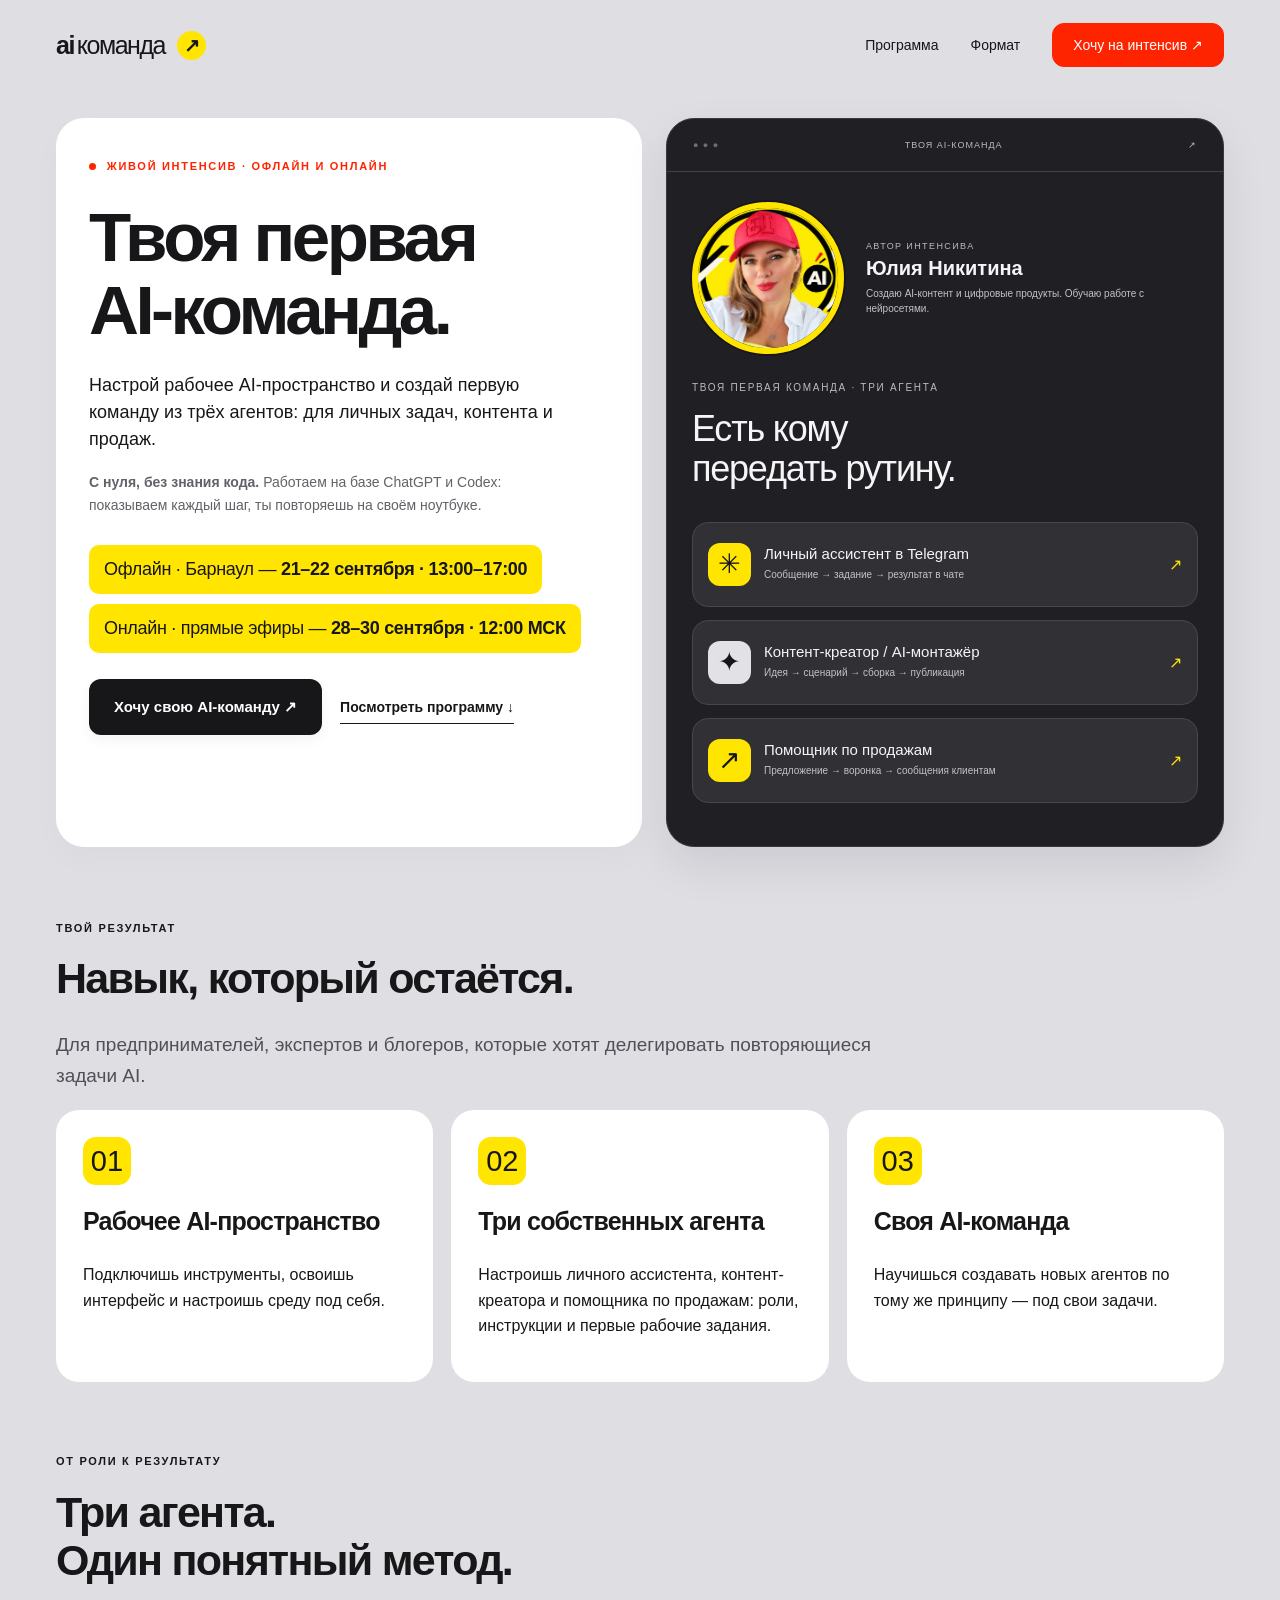
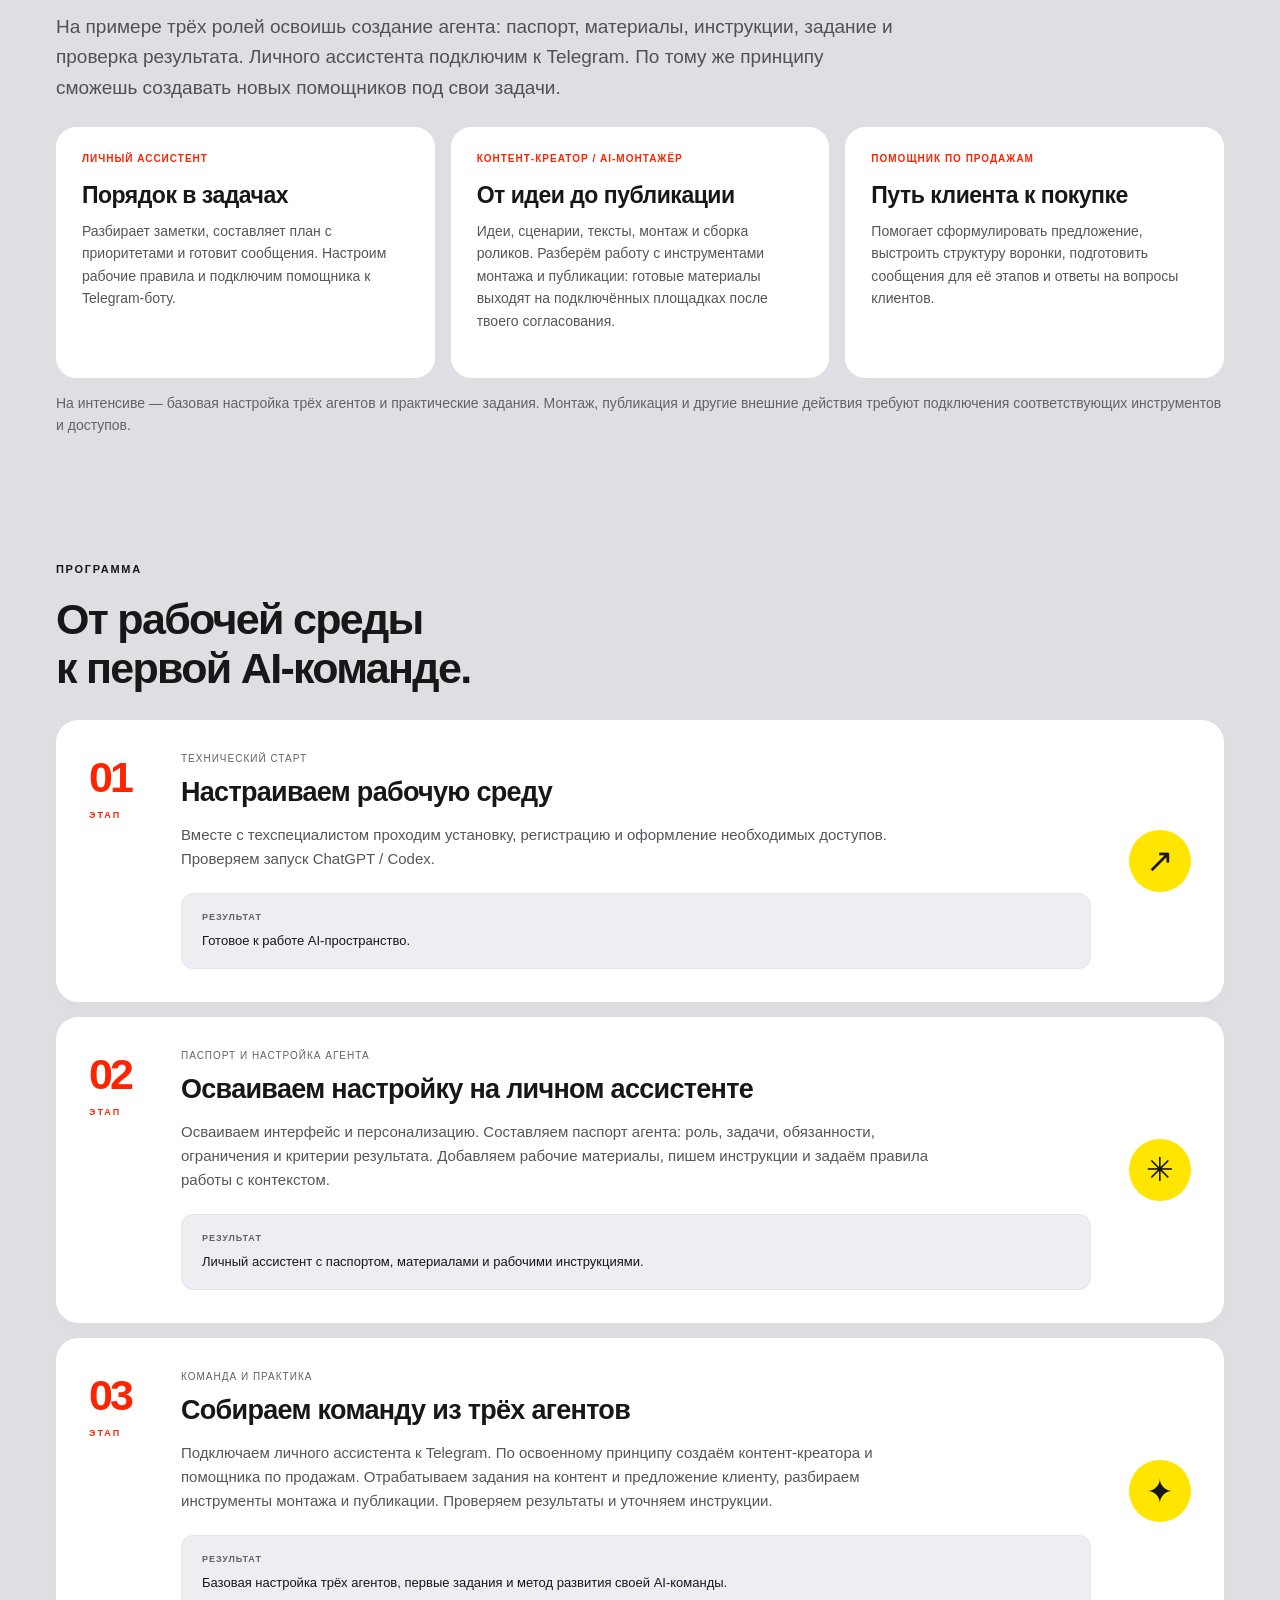
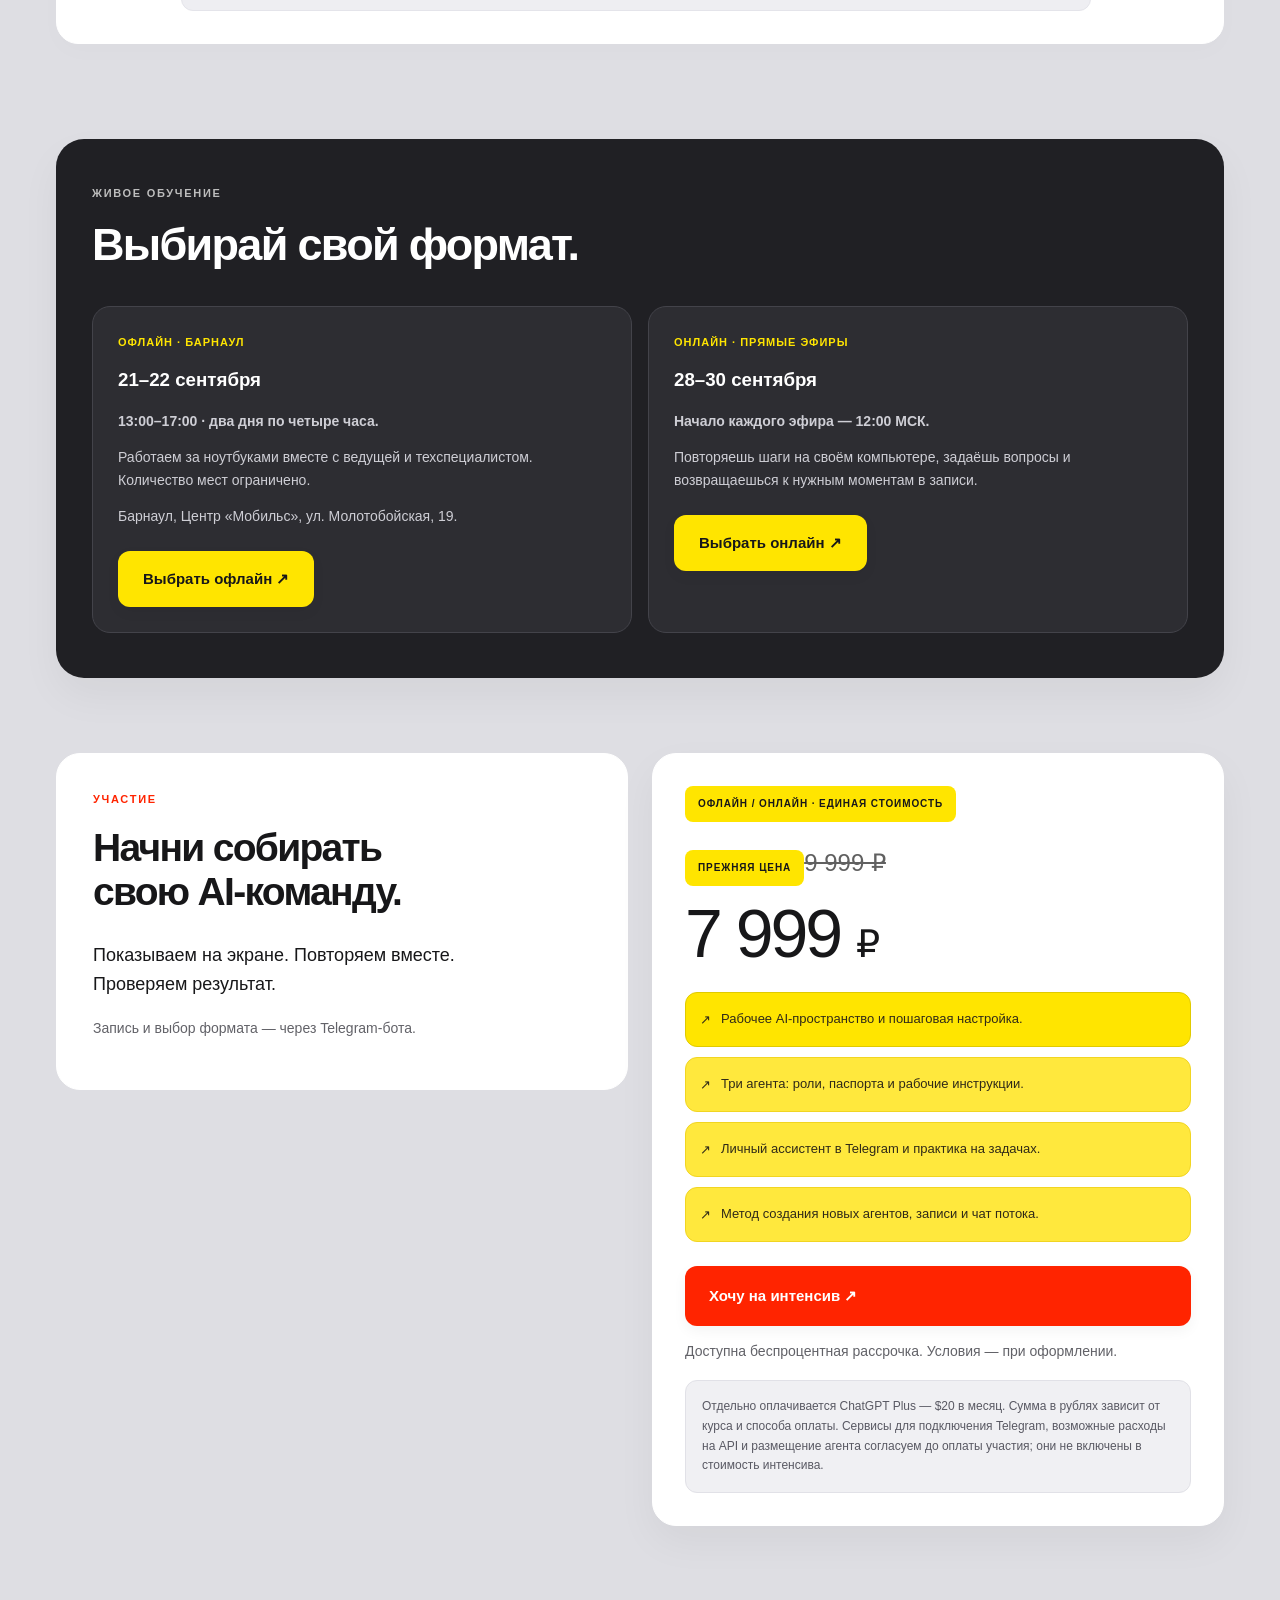
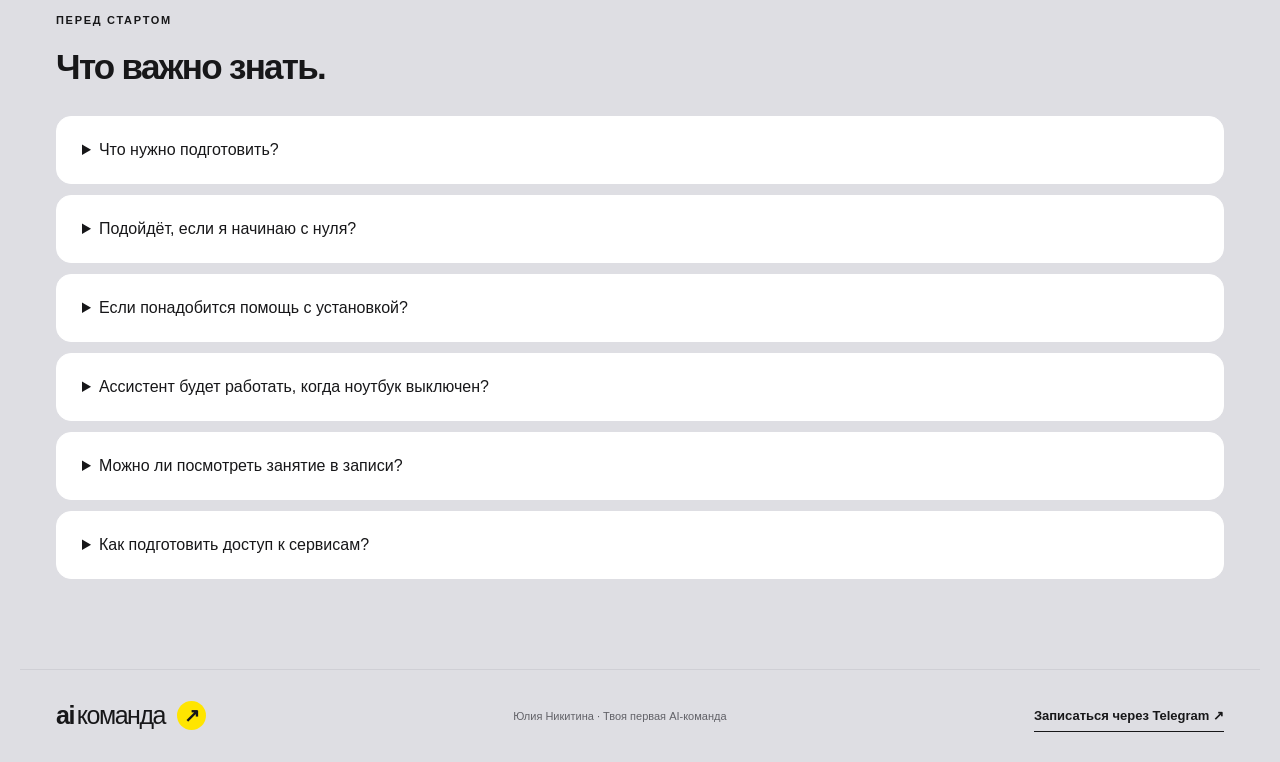
==== index.html @ cfbcd2c1 "Show 7999 price with previous 9999 crossed out" ====
<!doctype html>
<html lang="ru">
<head>
<meta charset="utf-8"><meta name="viewport" content="width=device-width,initial-scale=1">
<meta name="description" content="Создай первую AI-команду: личный ассистент, контент-креатор и помощник по продажам. Рабочая среда, инструкции и практика. Без знания кода. Живой интенсив с Юлией Никитиной.">
<title>Твоя первая AI-команда — живой интенсив</title>
<link rel="stylesheet" href="style.css?v=20260910-5">
</head>
<body>
<header class="wrap nav"><a class="brand" href="#">ai<span>команда</span><b>↗</b></a><nav aria-label="Главная навигация"><a href="#program">Программа</a><a href="#format">Формат</a><a class="nav-button" href="https://t.me/ai_komanda_intensive_bot?start=landing_nav" target="_blank" rel="noopener noreferrer">Хочу на интенсив ↗</a></nav></header>
<main>
<section class="wrap hero">
<div class="hero-copy">
<div class="hero-person"><img src="assets/yulia-ai-avatar.png" alt="Юлия Никитина" width="64" height="64"><span><strong>AI-команда с Юлей</strong><small>Нейрокреатор · вайб-кодер</small></span></div>
<div class="eyebrow"><span class="dot"></span> ЖИВОЙ ИНТЕНСИВ · ОФЛАЙН И ОНЛАЙН</div>
<h1>Твоя первая<br>AI-команда.</h1>
<p class="lead">Настрой рабочее AI-пространство и создай первую команду из трёх агентов: для личных задач, контента и продаж.</p>
<p class="sublead"><strong>С нуля, без знания кода.</strong> Работаем на базе ChatGPT и Codex: показываем каждый шаг, ты повторяешь на своём ноутбуке.</p>
<p class="hero-duration"><span>Офлайн · Барнаул — <strong>21–22 сентября · 13:00–17:00</strong></span><span>Онлайн · прямые эфиры — <strong>28–30 сентября · 12:00 МСК</strong></span></p>
<div class="hero-actions"><a class="button" href="https://t.me/ai_komanda_intensive_bot?start=landing_hero" target="_blank" rel="noopener noreferrer">Хочу свою AI-команду ↗</a><a class="text-link" href="#program">Посмотреть программу ↓</a></div>
</div>
<div class="workspace" aria-label="Автор интенсива и три роли AI-команды"><div class="window-top"><span>● ● ●</span><span>ТВОЯ AI-КОМАНДА</span><span>↗</span></div>
<div class="workspace-inner"><div class="founder"><img src="assets/yulia-ai-avatar.png" alt="Юлия Никитина — автор интенсива" width="112" height="112"><div><span>АВТОР ИНТЕНСИВА</span><strong>Юлия Никитина</strong><small>Создаю AI-контент и цифровые продукты. Обучаю работе с нейросетями.</small></div></div>
<div class="workspace-label">ТВОЯ ПЕРВАЯ КОМАНДА · ТРИ АГЕНТА</div><h2>Есть кому<br>передать рутину.</h2>
<div class="agent-card"><div class="avatar mint">✳</div><div><h3>Личный ассистент в Telegram</h3><p>Сообщение → задание → результат в чате</p></div><span class="arrow">↗</span></div>
<div class="agent-card"><div class="avatar pink">✦</div><div><h3>Контент-креатор / AI-монтажёр</h3><p>Идея → сценарий → сборка → публикация</p></div><span class="arrow">↗</span></div>
<div class="agent-card"><div class="avatar yellow">↗</div><div><h3>Помощник по продажам</h3><p>Предложение → воронка → сообщения клиентам</p></div><span class="arrow">↗</span></div>
</div></div></section>
<section class="wrap section use-cases" id="for-you">
<div class="eyebrow">ТВОЙ РЕЗУЛЬТАТ</div><h2>Навык, который остаётся.</h2>
<p class="large audience-lead">Для предпринимателей, экспертов и блогеров, которые хотят делегировать повторяющиеся задачи AI.</p>
<div class="role-grid">
<article class="role-card"><div class="role-icon">01</div><h3>Рабочее AI-пространство</h3><p>Подключишь инструменты, освоишь интерфейс и настроишь среду под себя.</p></article>
<article class="role-card"><div class="role-icon">02</div><h3>Три собственных агента</h3><p>Настроишь личного ассистента, контент-креатора и помощника по продажам: роли, инструкции и первые рабочие задания.</p></article>
<article class="role-card"><div class="role-icon">03</div><h3>Своя AI-команда</h3><p>Научишься создавать новых агентов по тому же принципу — под свои задачи.</p></article>
</div></section>
<section class="wrap section agent-guide" id="agents">
<div class="eyebrow">ОТ РОЛИ К РЕЗУЛЬТАТУ</div><h2>Три агента.<br>Один понятный метод.</h2>
<p class="large audience-lead">На примере трёх ролей освоишь создание агента: паспорт, материалы, инструкции, задание и проверка результата. Личного ассистента подключим к Telegram. По тому же принципу сможешь создавать новых помощников под свои задачи.</p>
<div class="agent-catalog">
<article><span class="agent-tag">ЛИЧНЫЙ АССИСТЕНТ</span><h3>Порядок в задачах</h3><p>Разбирает заметки, составляет план с приоритетами и готовит сообщения. Настроим рабочие правила и подключим помощника к Telegram-боту.</p></article>
<article><span class="agent-tag">КОНТЕНТ-КРЕАТОР / AI-МОНТАЖЁР</span><h3>От идеи до публикации</h3><p>Идеи, сценарии, тексты, монтаж и сборка роликов. Разберём работу с инструментами монтажа и публикации: готовые материалы выходят на подключённых площадках после твоего согласования.</p></article>
<article><span class="agent-tag">ПОМОЩНИК ПО ПРОДАЖАМ</span><h3>Путь клиента к покупке</h3><p>Помогает сформулировать предложение, выстроить структуру воронки, подготовить сообщения для её этапов и ответы на вопросы клиентов.</p></article>
</div>
<p class="muted">На интенсиве — базовая настройка трёх агентов и практические задания. Монтаж, публикация и другие внешние действия требуют подключения соответствующих инструментов и доступов.</p>
</section>
<section class="wrap section" id="program"><div class="eyebrow">ПРОГРАММА</div><h2>От рабочей среды<br>к первой AI-команде.</h2>
<article class="lesson"><div class="day">01<span>ЭТАП</span></div><div><div class="lesson-meta">ТЕХНИЧЕСКИЙ СТАРТ</div><h3>Настраиваем рабочую среду</h3><p>Вместе с техспециалистом проходим установку, регистрацию и оформление необходимых доступов. Проверяем запуск ChatGPT / Codex.</p><div class="result"><span>РЕЗУЛЬТАТ</span>Готовое к работе AI-пространство.</div></div><div class="lesson-symbol">↗</div></article>
<article class="lesson"><div class="day">02<span>ЭТАП</span></div><div><div class="lesson-meta">ПАСПОРТ И НАСТРОЙКА АГЕНТА</div><h3>Осваиваем настройку на личном ассистенте</h3><p>Осваиваем интерфейс и персонализацию. Составляем паспорт агента: роль, задачи, обязанности, ограничения и критерии результата. Добавляем рабочие материалы, пишем инструкции и задаём правила работы с контекстом.</p><div class="result"><span>РЕЗУЛЬТАТ</span>Личный ассистент с паспортом, материалами и рабочими инструкциями.</div></div><div class="lesson-symbol">✳</div></article>
<article class="lesson"><div class="day">03<span>ЭТАП</span></div><div><div class="lesson-meta">КОМАНДА И ПРАКТИКА</div><h3>Собираем команду из трёх агентов</h3><p>Подключаем личного ассистента к Telegram. По освоенному принципу создаём контент-креатора и помощника по продажам. Отрабатываем задания на контент и предложение клиенту, разбираем инструменты монтажа и публикации. Проверяем результаты и уточняем инструкции.</p><div class="result"><span>РЕЗУЛЬТАТ</span>Базовая настройка трёх агентов, первые задания и метод развития своей AI-команды.</div></div><div class="lesson-symbol">✦</div></article>
</section>
<section class="dark-section" id="format"><div class="wrap section"><div class="eyebrow">ЖИВОЕ ОБУЧЕНИЕ</div><h2>Выбирай свой формат.</h2>
<div class="format-grid" style="grid-template-columns:repeat(auto-fit,minmax(min(100%,280px),1fr))">
<div><b>ОФЛАЙН · БАРНАУЛ</b><h3>21–22 сентября</h3><p><strong>13:00–17:00 · два дня по четыре часа.</strong></p><p>Работаем за ноутбуками вместе с ведущей и техспециалистом. Количество мест ограничено.</p><p style="font-size:14px;line-height:1.6;color:#ceced5">Барнаул, Центр «Мобильс», ул. Молотобойская, 19.</p><a class="button format-button" href="https://t.me/ai_komanda_intensive_bot?start=landing_offline" target="_blank" rel="noopener noreferrer">Выбрать офлайн ↗</a></div>
<div><b>ОНЛАЙН · ПРЯМЫЕ ЭФИРЫ</b><h3>28–30 сентября</h3><p><strong>Начало каждого эфира — 12:00 МСК.</strong></p><p>Повторяешь шаги на своём компьютере, задаёшь вопросы и возвращаешься к нужным моментам в записи.</p><a class="button format-button" href="https://t.me/ai_komanda_intensive_bot?start=landing_online" target="_blank" rel="noopener noreferrer">Выбрать онлайн ↗</a></div>
</div></div></section>
<section class="wrap section join" id="join"><div><div class="eyebrow">УЧАСТИЕ</div><h2>Начни собирать<br>свою AI-команду.</h2><p class="large">Показываем на экране. Повторяем вместе. Проверяем результат.</p><p class="muted">Запись и выбор формата — через Telegram-бота.</p></div>
<div class="price-card"><span class="price-label">ОФЛАЙН / ОНЛАЙН · ЕДИНАЯ СТОИМОСТЬ</span><p style="margin:22px 0 0;color:#606060;font-size:24px"><span class="price-label">ПРЕЖНЯЯ ЦЕНА </span><del>9 999 ₽</del></p><div class="price" style="margin-top:8px">7 999 <span>₽</span></div>
<ul><li>Рабочее AI-пространство и пошаговая настройка.</li><li>Три агента: роли, паспорта и рабочие инструкции.</li><li>Личный ассистент в Telegram и практика на задачах.</li><li>Метод создания новых агентов, записи и чат потока.</li></ul>
<a class="button" id="enroll" href="https://t.me/ai_komanda_intensive_bot?start=landing_price" target="_blank" rel="noopener noreferrer">Хочу на интенсив ↗</a>
<p class="muted">Доступна беспроцентная рассрочка. Условия — при оформлении.</p>
<p class="price-note">Отдельно оплачивается ChatGPT Plus — $20 в месяц. Сумма в рублях зависит от курса и способа оплаты. Сервисы для подключения Telegram, возможные расходы на API и размещение агента согласуем до оплаты участия; они не включены в стоимость интенсива.</p></div></section>
<section class="wrap faq" id="prepare"><div class="eyebrow">ПЕРЕД СТАРТОМ</div><h2>Что важно знать.</h2>
<details><summary>Что нужно подготовить?</summary><p>Ноутбук на Windows или Mac, зарядку, стабильный интернет, Telegram и доступ к своей почте. Заранее предоставим гайд с требованиями к устройствам и подготовкой к интенсиву. Установку пройдём вместе.</p></details>
<details><summary>Подойдёт, если я начинаю с нуля?</summary><p>Да. Программировать не нужно: показываем каждый шаг, ты повторяешь и создаёшь личного ассистента на понятном примере.</p></details>
<details><summary>Если понадобится помощь с установкой?</summary><p>Типовые вопросы разбираем на занятии и в чате. Персональная настройка компьютера вне групповой программы согласуется отдельно. Ошибки в наших инструкциях исправляем без доплаты.</p></details>
<details><summary>Ассистент будет работать, когда ноутбук выключен?</summary><p>Для этого требуется отдельное постоянно работающее размещение. На интенсиве проверим подключение к Telegram в выбранной учебной среде; круглосуточный хостинг не входит в стоимость.</p></details>
<details><summary>Можно ли посмотреть занятие в записи?</summary><p>Да, записи онлайн-эфиров входят в участие. Срок доступа уточни перед оплатой.</p></details>
<details><summary>Как подготовить доступ к сервисам?</summary><p>До оплаты участия уточним необходимые подписки и доступность сервисов для твоего устройства и региона с учётом правил провайдеров. Если нужен VPN, рекомендации и его отдельную стоимость обсудим заранее. VPN сам по себе не гарантирует доступ.</p></details>
</section></main>
<footer class="wrap footer"><a class="brand" href="#">ai<span>команда</span><b>↗</b></a><span>Юлия Никитина · Твоя первая AI-команда</span><a class="footer-cta" href="https://t.me/ai_komanda_intensive_bot?start=landing_footer" target="_blank" rel="noopener noreferrer">Записаться через Telegram ↗</a></footer>
<script src="script.js"></script>
</body></html>
---- style.css ----
:root{--paper:#ffffff;--ink:#141414;--muted:#606060;--lime:#ffe500;--line:#dedede}*{box-sizing:border-box}html{scroll-behavior:smooth;scroll-padding-top:24px}body{margin:0;background:var(--paper);color:var(--ink);font-family:Arial,Helvetica,sans-serif;-webkit-font-smoothing:antialiased}a{color:inherit;text-decoration:none}button{font:inherit;cursor:pointer}.wrap{max-width:1240px;margin:auto;padding-left:36px;padding-right:36px}.nav{height:104px;display:flex;align-items:center;justify-content:space-between}.brand{font-size:25px;letter-spacing:-1.5px;font-weight:800;display:inline-flex;gap:3px;align-items:center}.brand span{font-weight:400}.brand b{background:var(--lime);border-radius:50%;font-size:19px;width:29px;height:29px;display:grid;place-items:center;margin-left:9px}.nav nav{display:flex;align-items:center;gap:32px;font-size:14px}.nav-button{border:1px solid var(--ink);padding:13px 20px;border-radius:30px}.hero{display:grid;grid-template-columns:1.05fr 1fr;gap:48px;padding-top:55px;padding-bottom:78px;align-items:center}.eyebrow{font-size:11px;letter-spacing:1.7px;font-weight:700;line-height:1.7}.dot{display:inline-block;width:7px;height:7px;background:#141414;border-radius:50%;margin-right:6px}h1{font-size:clamp(52px,5.8vw,79px);letter-spacing:-4px;line-height:1.01;margin:25px 0}h1 em{font-style:normal;background:var(--lime);padding:0 10px 3px 3px;box-decoration-break:clone}p{line-height:1.6}.lead{font-size:20px;line-height:1.5;max-width:470px}.sublead{font-size:15px;color:var(--muted);max-width:435px;margin-bottom:29px}.button{display:flex;align-items:center;justify-content:space-between;gap:28px;background:var(--ink);color:white;padding:19px 25px;border:0;border-radius:7px;font-size:15px;width:fit-content;transition:transform .2s,background .2s}.button:hover{background:#353535;transform:translateY(-2px)}.button span{font-size:21px}.hero-foot{font-size:11px;color:var(--muted);margin-top:19px}.hero-foot span{margin:0 9px}.workspace{background:#f0f0f0;border:1px solid #d8d8d8;border-radius:16px;transform:none;box-shadow:0 25px 65px #00000012;overflow:hidden}.window-top{font-size:9px;letter-spacing:1px;display:flex;justify-content:space-between;padding:18px 21px;border-bottom:1px solid #d8d8d8;color:#555555}.window-top>span:first-child{color:#777777}.workspace-inner{padding:33px 28px 22px}.workspace-label{font-size:10px;letter-spacing:1.7px;color:#555555}h2{font-size:43px;letter-spacing:-1.7px;line-height:1.12;margin:17px 0 28px}.workspace h2{font-size:35px;margin:16px 0 29px}.agent-card{display:flex;align-items:center;gap:13px;background:#ffffff;padding:18px 14px;border:1px solid #dedede;border-radius:10px;margin-bottom:12px;box-shadow:0 4px 6px #14141405}.agent-card.offset{transform:none}.avatar{width:43px;height:43px;border-radius:11px;display:grid;place-items:center;font-size:27px;flex-shrink:0}.mint{background:#ffe500}.pink{background:#e7e7e7}.yellow{background:#ffe500}.agent-card h3{font-size:15px;margin:0 0 5px}.agent-card p{font-size:10px;margin:0;color:var(--muted)}.arrow{margin-left:auto}.prompt{margin-top:30px;display:flex;align-items:center;gap:10px;font-size:11px;line-height:1.5;border:1px solid #cccccc;border-radius:8px;padding:14px}.prompt>span{font-size:8px;color:#555555}.prompt>b{margin-left:auto;background:var(--ink);color:#fff;padding:4px 8px;border-radius:5px}.example{font-size:9px;color:var(--muted);text-align:center;margin-top:15px}.strip{background:var(--lime);border-block:1px solid var(--line)}.strip .wrap{display:flex;justify-content:space-between;padding-top:24px;padding-bottom:24px;font-size:13px}.strip span:before{content:'✳';margin-right:12px;color:#141414}.section{padding-top:86px;padding-bottom:70px}.audience{display:grid;grid-template-columns:1fr 1fr;gap:80px;border-bottom:1px solid var(--line)}.large{font-size:19px;margin-top:0}.muted{color:var(--muted);font-size:14px}.section-top{display:flex;align-items:end;justify-content:space-between;gap:30px}.section-top .muted{padding-bottom:20px}.prep{background:#f2f2f2;border-radius:8px;padding:22px 26px;display:flex;gap:30px;align-items:center;margin:10px 0 20px}.prep span{font-size:10px;font-weight:bold;letter-spacing:1px;white-space:nowrap}.prep p{margin:0;font-size:13px}.lesson{display:grid;grid-template-columns:90px 1fr 100px;gap:24px;border-bottom:1px solid var(--line);padding:35px 0}.day{font-size:48px;letter-spacing:-3px}.day span{display:block;font-size:9px;letter-spacing:2px;margin-top:8px;color:var(--muted)}.lesson-meta{font-size:10px;letter-spacing:1px;color:var(--muted)}.lesson h3{font-size:27px;letter-spacing:-.7px;margin:13px 0}.lesson p{font-size:15px;max-width:760px}.result{font-size:13px;margin-top:22px}.result span{font-size:9px;letter-spacing:1px;color:#555555;display:block;margin-bottom:7px}.lesson-symbol{width:75px;height:75px;background:#ffe500;border-radius:50%;display:grid;place-items:center;font-size:42px;align-self:center;justify-self:end}.dark-section{background:#141414;color:#ffffff;margin-top:25px}.dark-section h2{font-size:49px}.dark-section h2 span{color:var(--lime)}.dark-section .eyebrow{color:#bdbdbd}.format-grid{display:grid;grid-template-columns:repeat(3,1fr);gap:50px;margin-top:48px}.format-grid b{font-size:11px;letter-spacing:1px;color:var(--lime)}.format-grid p{font-size:15px;color:#d4d4d4}.join{display:grid;grid-template-columns:1fr 1fr;gap:100px;align-items:center;padding-top:100px}.join .large{max-width:380px}.price-card{border:1px solid #141414;background:#ffe500;padding:37px;border-radius:12px}.price-label{font-size:10px;letter-spacing:1px}.price{font-size:65px;letter-spacing:-3px;margin:20px 0}.price span{font-size:38px}.price-card ul{list-style:none;padding:0;margin:25px 0 30px}.price-card li{font-size:14px;margin:16px 0;padding-left:23px;position:relative}.price-card li:before{content:'↗';position:absolute;left:0}.price-card .button{width:100%}.price-note{font-size:11px;color:var(--muted);margin:18px 0 0}.faq{padding-top:30px;padding-bottom:90px;max-width:900px}.faq h2{font-size:35px}details{border-bottom:1px solid var(--line);padding:21px 0}summary{cursor:pointer;font-size:16px;line-height:1.5}details p{color:var(--muted);font-size:14px;max-width:700px}.footer{border-top:1px solid var(--line);display:flex;align-items:center;justify-content:space-between;padding-top:30px;padding-bottom:30px;gap:20px}.footer>span{font-size:11px;color:var(--muted)}dialog{border:1px solid var(--line);border-radius:14px;background:var(--paper);max-width:500px;width:calc(100% - 32px);padding:42px;color:var(--ink)}dialog::backdrop{background:#00000099}dialog h2{font-size:32px}dialog .close{position:absolute;right:16px;top:12px;background:none;border:0;font-size:28px}dialog .button{margin-top:24px}:focus-visible{outline:3px solid #756900;outline-offset:5px}@media(max-width:850px){.wrap{padding-left:22px;padding-right:22px}.hero{gap:26px}h1{font-size:58px}.workspace-inner{padding:24px 16px}.agent-card{gap:8px;padding:14px 10px}.agent-card h3{font-size:12px}.agent-card p{font-size:9px}.avatar{width:32px;height:36px}.audience{gap:30px}.join{gap:35px}.format-grid{gap:25px}.lesson{grid-template-columns:65px 1fr 70px}.nav nav{gap:18px}}@media(max-width:620px){.nav{height:82px}.brand{font-size:22px}.nav nav>a:not(.nav-button){display:none}.nav-button{font-size:12px;padding:10px 14px}.hero{grid-template-columns:1fr;padding-top:28px;padding-bottom:45px;gap:38px}h1{font-size:62px;letter-spacing:-3px}.eyebrow{font-size:9px}.lead{font-size:19px}.workspace{transform:none;margin:0 4px}.workspace-inner{padding:25px}.agent-card h3{font-size:15px}.agent-card p{font-size:10px}.avatar{width:40px;height:40px}.strip .wrap{display:grid;grid-template-columns:1fr 1fr;gap:18px;font-size:11px}.section{padding-top:54px;padding-bottom:45px}.audience,.join{grid-template-columns:1fr;gap:18px}h2{font-size:35px}.section-top{display:block}.section-top .muted{padding:0}.prep{display:block;padding:20px}.prep p{margin-top:10px}.lesson{grid-template-columns:45px 1fr;gap:14px;padding:27px 0}.day{font-size:35px}.lesson-symbol{display:none}.lesson h3{font-size:24px}.lesson-meta{font-size:9px}.lesson p{font-size:14px}.dark-section h2{font-size:37px}.format-grid{grid-template-columns:1fr;gap:12px;margin-top:30px}.price-card{padding:28px}.price{font-size:59px}.faq{padding-top:30px;padding-bottom:55px}.faq h2{font-size:30px}.footer{flex-wrap:wrap}.footer>span:last-child{width:100%}.hero-foot{font-size:10px}dialog{padding:30px}}@media(prefers-reduced-motion:reduce){html{scroll-behavior:auto}.button{transition:none}}
/* Editorial card layout: grey canvas, graphite panels, yellow accents. */
:root{--paper:#dedee3;--ink:#171719;--muted:#626268;--line:#d4d4d8}
body{background:var(--paper)}
.wrap{max-width:1240px}
.nav{height:90px}
.nav-button{background:var(--ink);color:#fff;border-radius:12px}
.hero{padding-top:28px;padding-bottom:42px;gap:24px;align-items:stretch}
.hero-copy{background:#ffffff;border:1px solid #ffffff;border-radius:28px;padding:38px 32px;box-shadow:0 12px 32px #15151b06}
h1{font-size:clamp(48px,5.4vw,72px);letter-spacing:-3.5px;line-height:1.06}
h1 em{display:inline-block;border-radius:9px;padding:0 10px 5px;margin-top:8px}
.hero .lead{font-size:18px}
.hero .sublead{font-size:14px}
.button{border-radius:12px;font-weight:600;box-shadow:0 5px 14px #0000000c}
.workspace{background:#202024;color:#f5f5f7;border:1px solid #38383e;border-radius:28px;box-shadow:0 18px 45px #11111916;display:flex;flex-direction:column;justify-content:center}
.window-top{border-color:#424248;color:#b9b9c2;padding:21px 26px}
.window-top>span:first-child{color:#6e6e79}
.workspace-inner{padding:30px 25px}
.workspace-label{color:#b9b9c2}
.workspace h2{font-size:36px;font-weight:500;letter-spacing:-1.2px;margin-bottom:32px}
.agent-card{background:#303035;border:1px solid #46464d;border-radius:16px;box-shadow:none;padding:20px 15px;margin-bottom:13px}
.agent-card p{color:#c1c1ca;line-height:1.55}
.agent-card h3{font-weight:500}
.avatar{color:#171719;border-radius:12px}
.avatar.pink{background:#e2e2e6}
.arrow{color:var(--lime)}
.prompt{border-color:#52525a;background:#29292e;border-radius:13px;line-height:1.6;margin-top:26px}
.prompt>span{color:#bdbdc5}
.prompt>b{background:var(--lime);color:#171719}
.example{color:#aaaab5;line-height:1.5}
.strip{background:none;border:0}
.strip .wrap{padding-top:0;padding-bottom:0;gap:12px}
.strip span{flex:1;background:#ffffff;border:1px solid #ffffff;border-radius:13px;padding:19px 12px;font-size:12px;text-align:center}
.strip span:before{color:#171719}
.section{padding-top:64px;padding-bottom:45px}
.audience{border:0;gap:24px;align-items:stretch}
.audience>div{padding:34px;border-radius:22px;background:#ffffff;border:1px solid #ffffff}
.audience>div:last-child{background:#ffffff;border-color:#ffffff}
.audience h2{font-size:36px;margin-bottom:0}
.audience .large{font-size:17px}
.section-top{padding-bottom:14px}
.section-top h2{font-size:44px}
.prep{background:#ffffff;border:1px solid #ffffff;border-radius:18px;margin-bottom:18px}
.lesson{background:#ffffff;border:1px solid #ffffff;border-radius:22px;padding:32px;margin:15px 0;grid-template-columns:68px 1fr 76px;box-shadow:0 8px 24px #14141c04;gap:24px}
.day{font-size:43px;color:#797981}
.lesson h3{font-size:27px}
.lesson p{color:#55555d}
.lesson-symbol{height:62px;width:62px;font-size:33px}
.result{background:#eeeef2;border:1px solid #e4e4ea;border-radius:12px;padding:16px 20px;line-height:1.6}
.result span{color:#606068;font-weight:700}
.dark-section{max-width:1168px;margin:35px auto 0;border-radius:28px;background:#202024;box-shadow:0 18px 40px #15151d0c}
.dark-section .section{padding:45px 36px}
.dark-section h2{font-size:45px}
.format-grid{gap:16px;margin-top:36px}
.format-grid>div{background:#2d2d32;border:1px solid #43434a;padding:25px;border-radius:18px}
.format-grid p{font-size:14px;color:#ceced5;margin-bottom:0}
.join{gap:24px;align-items:start;padding-top:75px}
.join>div:first-child{background:#ffffff;border:1px solid #ffffff;border-radius:24px;padding:36px}
.join h2{font-size:39px;overflow-wrap:break-word}
.join .large{font-size:18px}
.price-card{background:var(--lime);border:1px solid #e0ca00;border-radius:24px;padding:32px;box-shadow:0 16px 45px #1616200c}
.price-label{display:inline-block;background:var(--lime);color:#171719;font-weight:700;padding:10px 13px;border-radius:8px;letter-spacing:1px}
.price{color:#171719;font-size:68px;margin:24px 0 20px}
.price-card ul{margin:0 0 26px}
.price-card li{padding:16px 0 16px 25px;margin:0;border-top:1px solid #cfbc19;line-height:1.6;color:#343020;font-size:13px}
.price-card li:before{color:#171719;top:17px}
.price-card li strong{display:block;color:#171719;font-size:14px;margin-bottom:3px}
.price-card .button{background:#171719;color:#ffffff;padding:21px 24px}
.price-card .button:hover{background:#343438}
.price-note{background:#fff2a3;border:1px solid #e0ca41;border-radius:12px;padding:16px;color:#423c20;font-size:12px;line-height:1.65}
.faq{max-width:1240px;padding-top:40px}
.faq details{background:#ffffff;border:1px solid #ffffff;border-radius:15px;padding:21px 25px;margin-top:11px}
.faq h2{margin-bottom:30px}
.faq details p{max-width:900px}
.footer{border-color:#cfcfd5}
dialog{background:#f4f4f6}
@media(max-width:1000px){
.hero-copy{padding:28px 24px}.hero{gap:18px}
h1{font-size:55px;letter-spacing:-2.8px}
.hero-foot{line-height:1.8}
.dark-section{margin-left:22px;margin-right:22px}
.format-grid>div{padding:20px}
.strip span{font-size:11px;padding:16px 10px}
.join h2{font-size:34px}
}
@media(max-width:760px){
.hero{grid-template-columns:1fr}
.hero-copy{padding:34px}
.workspace-inner{padding:30px}
.workspace h2{font-size:34px}
.agent-card h3{font-size:16px}.agent-card p{font-size:12px}
.avatar{height:43px;width:43px}
.audience,.join{grid-template-columns:1fr}
.audience>div,.join>div:first-child{padding:28px}
.strip .wrap{display:grid;grid-template-columns:1fr 1fr}
.format-grid{grid-template-columns:1fr}
.section-top{display:block}.section-top .muted{padding:0}
.lesson{grid-template-columns:44px 1fr;padding:24px;gap:15px}
.lesson-symbol{display:none}
.dark-section .section{padding:35px 25px}
}
@media(max-width:420px){
.wrap{padding-left:16px;padding-right:16px}
.hero-copy{padding:26px 20px;border-radius:22px}
h1{font-size:48px;letter-spacing:-2.5px}
.hero .lead{font-size:17px}
.hero .eyebrow{font-size:8px;letter-spacing:1px}
.workspace{border-radius:22px}.workspace-inner{padding:24px 18px}
.agent-card{gap:10px;padding:16px 10px}.agent-card h3{font-size:14px}.agent-card p{font-size:10px}
.workspace h2{font-size:31px}
.section-top h2{font-size:35px}
.lesson{padding:22px 17px;grid-template-columns:32px 1fr;gap:12px}
.day{font-size:29px}.lesson h3{font-size:23px}
.result{padding:13px}
.dark-section{margin-left:16px;margin-right:16px}.dark-section h2{font-size:32px}
.price-card{padding:24px}.price{font-size:58px}
.join h2{font-size:32px}
}
/* Selective red editorial accents on light surfaces. */
.hero-copy > .eyebrow{color:#ff2400}
.hero-copy .dot{background:#ff2400}
.audience h2{color:#ff2400}
.join > div:first-child > .eyebrow{color:#ff2400}
/* High-contrast day numbers in the programme. */
.lesson .day{color:#ff2400;font-weight:800}
.lesson .day span{color:#ff2400;font-weight:700}
/* Pricing: neutral shell with individual yellow outcome cards. */
.price-card{background:#ffffff;border:1px solid #ffffff;box-shadow:0 16px 40px #1717190c}
.price-label{background:var(--lime);font-size:10px;line-height:1.6;letter-spacing:.9px;padding:10px 13px;border-radius:8px}
.price-card ul{display:grid;gap:10px;margin-bottom:24px}
.price-card li{background:#ffe83d;border:1px solid #f1d522;border-radius:12px;padding:16px 16px 16px 35px;color:#302a18}
.price-card li:before{left:14px;top:17px;color:#302a18}
.price-card li strong{color:#171719}
.price-card li:first-child{background:#ffe500;border-color:#e0ca00}
.price-note{background:#f0f0f3;border:1px solid #e1e1e7;color:#595963}
/* Audience needs and practical agent use cases. */
.audience-intro h2 span{color:#ff2400}
.audience-lead{max-width:850px;color:#505058}
.pain-grid{display:grid;grid-template-columns:repeat(3,minmax(0,1fr));gap:16px;margin-top:30px}
.pain-grid article{background:#fff;border:1px solid #fff;border-radius:20px;padding:25px}
.pain-grid article>span{color:#ff2400;font-size:26px;font-weight:800}
.pain-grid h3{font-size:20px;line-height:1.25;letter-spacing:-.4px;margin:16px 0 10px}
.pain-grid p{font-size:14px;color:#606068;margin:0}
.use-cases{padding-top:30px}
.role-grid{display:grid;grid-template-columns:repeat(3,minmax(0,1fr));gap:18px}
.role-card{background:#fff;border-radius:23px;padding:27px;display:flex;flex-direction:column;min-width:0}
.role-icon{display:grid;place-items:center;width:48px;height:48px;background:var(--lime);border-radius:13px;font-size:29px}
.role-card h3{font-size:25px;letter-spacing:-.8px;margin:22px 0 10px}
.role-goal{font-size:15px;font-weight:600;line-height:1.5;margin:0 0 18px}
.role-card ul{padding:0;list-style:none;margin:0}
.role-card li{padding:17px 0;border-top:1px solid #e2e2e7;font-size:14px;line-height:1.65;color:#5b5b64}
.role-card li strong{display:block;color:#171719;margin-bottom:4px}
.integration-note{background:#efeff3;border-radius:12px;padding:16px;color:#5b5b65;font-size:12px;line-height:1.65;margin:auto 0 0}
.scope-note{padding:23px 27px;margin-top:18px;border:1px solid #c6c6cf;border-radius:16px;color:#50505a}
.scope-note strong{font-size:15px;color:#171719}
.scope-note p{font-size:13px;margin:9px 0 0}
.bonus-card{margin-top:20px;background:#ffe83d;border:1px solid #f1d522;border-radius:22px;padding:30px;display:flex;align-items:center;gap:30px;justify-content:space-between}
.bonus-card h3{font-size:27px;letter-spacing:-.7px;margin:12px 0}
.bonus-card p{max-width:740px;font-size:15px;margin:0}
.bonus-card .button{flex-shrink:0}
@media(max-width:1000px){.role-grid{grid-template-columns:1fr}.role-card{padding:28px}.pain-grid{grid-template-columns:repeat(2,minmax(0,1fr))}.role-card .integration-note{margin-top:15px}}
@media(max-width:620px){.pain-grid{grid-template-columns:1fr}.pain-grid article{padding:22px}.bonus-card{display:block;padding:24px}.bonus-card .button{margin-top:22px}.bonus-card h3{font-size:24px}.role-card{padding:24px}}
/* Practical agent catalogue: role, task and a concrete example. */
.agent-guide{padding-top:25px}
.agent-guide h2 span{color:#ff2400}
.profession-grid{display:grid;grid-template-columns:repeat(2,minmax(0,1fr));gap:16px;margin:30px 0 42px}
.profession-grid article{background:#fff;border:1px solid #fff;border-radius:20px;padding:25px}
.profession-grid h3{font-size:20px;line-height:1.25;letter-spacing:-.4px;margin:0 0 10px}
.profession-grid p{font-size:14px;line-height:1.65;color:#55555d;margin:0}
.agent-explainer{display:grid;grid-template-columns:1fr 1fr;gap:18px;margin:28px 0 38px}
.agent-explainer>div{background:#fff;border-radius:20px;padding:27px}
.agent-explainer strong{font-size:19px}
.agent-explainer p{font-size:15px;color:#55555d;margin-bottom:0}
.agent-catalog-title h3{font-size:28px;letter-spacing:-.7px;margin-bottom:10px}
.agent-catalog{display:grid;grid-template-columns:repeat(3,minmax(0,1fr));gap:16px;margin-top:24px}
.agent-catalog article{background:#fff;border:1px solid #fff;border-radius:20px;padding:25px;display:flex;flex-direction:column;min-width:0}
.agent-tag{font-size:10px;letter-spacing:1px;font-weight:700;color:#ff2400}
.agent-catalog h3{font-size:23px;letter-spacing:-.5px;line-height:1.25;margin:17px 0 10px}
.agent-catalog p{font-size:14px;color:#55555d;margin:0 0 20px}
.agent-task{background:#ffe83d;border-radius:11px;padding:15px;font-size:13px;line-height:1.55;color:#302a18;margin-top:auto}
.more-agents{border:1px solid #c5c5ce;border-radius:18px;margin-top:20px;padding:21px 24px}
.more-agents summary{font-weight:600;line-height:1.6}
.more-agents .agent-catalog p{max-width:none}
@media(max-width:1000px){.agent-catalog{grid-template-columns:repeat(2,minmax(0,1fr))}}
@media(max-width:620px){.agent-explainer,.agent-catalog,.profession-grid{grid-template-columns:1fr}.agent-catalog article,.agent-explainer>div,.profession-grid article{padding:23px}.more-agents{padding:20px 16px}.agent-catalog-title h3{font-size:25px}}
.hero-duration{display:flex;flex-wrap:wrap;gap:10px;margin:22px 0 26px;font-size:18px;line-height:1.5;letter-spacing:-.3px}.hero-duration span{display:block;background:var(--lime);color:#171719;padding:11px 15px;border-radius:10px}.hero-duration strong{font-weight:800}@media(max-width:420px){.hero-duration{font-size:16px;gap:8px}.hero-duration span{padding:9px 12px}}
.hero-actions{display:flex;align-items:center;flex-wrap:wrap;gap:18px}.text-link{font-size:14px;font-weight:700;border-bottom:1px solid #171719;padding:8px 0}.hero-person{display:none}.founder{display:flex;align-items:center;gap:22px;margin-bottom:28px}.founder img{width:152px;height:152px;object-fit:cover;border-radius:50%;border:6px solid var(--lime);box-shadow:0 0 0 2px #171719}.founder div{display:flex;flex-direction:column;gap:6px;min-width:0}.founder span{font-size:9px;letter-spacing:1.4px;color:#b9b9c2}.founder strong{font-size:20px}.founder small{max-width:330px;font-size:10px;line-height:1.5;color:#c1c1ca}.format-button{margin-top:24px;background:var(--lime);color:#171719}.format-button:hover{background:#fff066}.footer-cta{font-size:13px;font-weight:700;border-bottom:1px solid #171719;padding:8px 0}@media(max-width:760px){.hero-person{display:flex;align-items:center;justify-content:space-between;gap:24px;margin-bottom:24px}.hero-person img{order:2;width:132px;height:132px;object-fit:cover;border-radius:50%;border:6px solid var(--lime);box-shadow:0 0 0 2px #171719;flex-shrink:0}.hero-person span{display:flex;flex-direction:column;gap:5px;max-width:220px}.hero-person strong{font-size:18px}.hero-person small{font-size:12px;color:#626268}}@media(max-width:420px){.hero-person{gap:14px}.hero-person img{width:112px;height:112px}.founder{align-items:flex-start}.founder img{width:105px;height:105px}.founder strong{font-size:18px}.founder small{font-size:9px}.hero-actions .button{width:100%}.footer-cta{width:100%}}
.nav-button,#enroll{background:#ff2400;color:#fff;border-color:#ff2400}.nav-button:hover,#enroll:hover{background:#ff2400;border-color:#ff2400;filter:brightness(.86)}
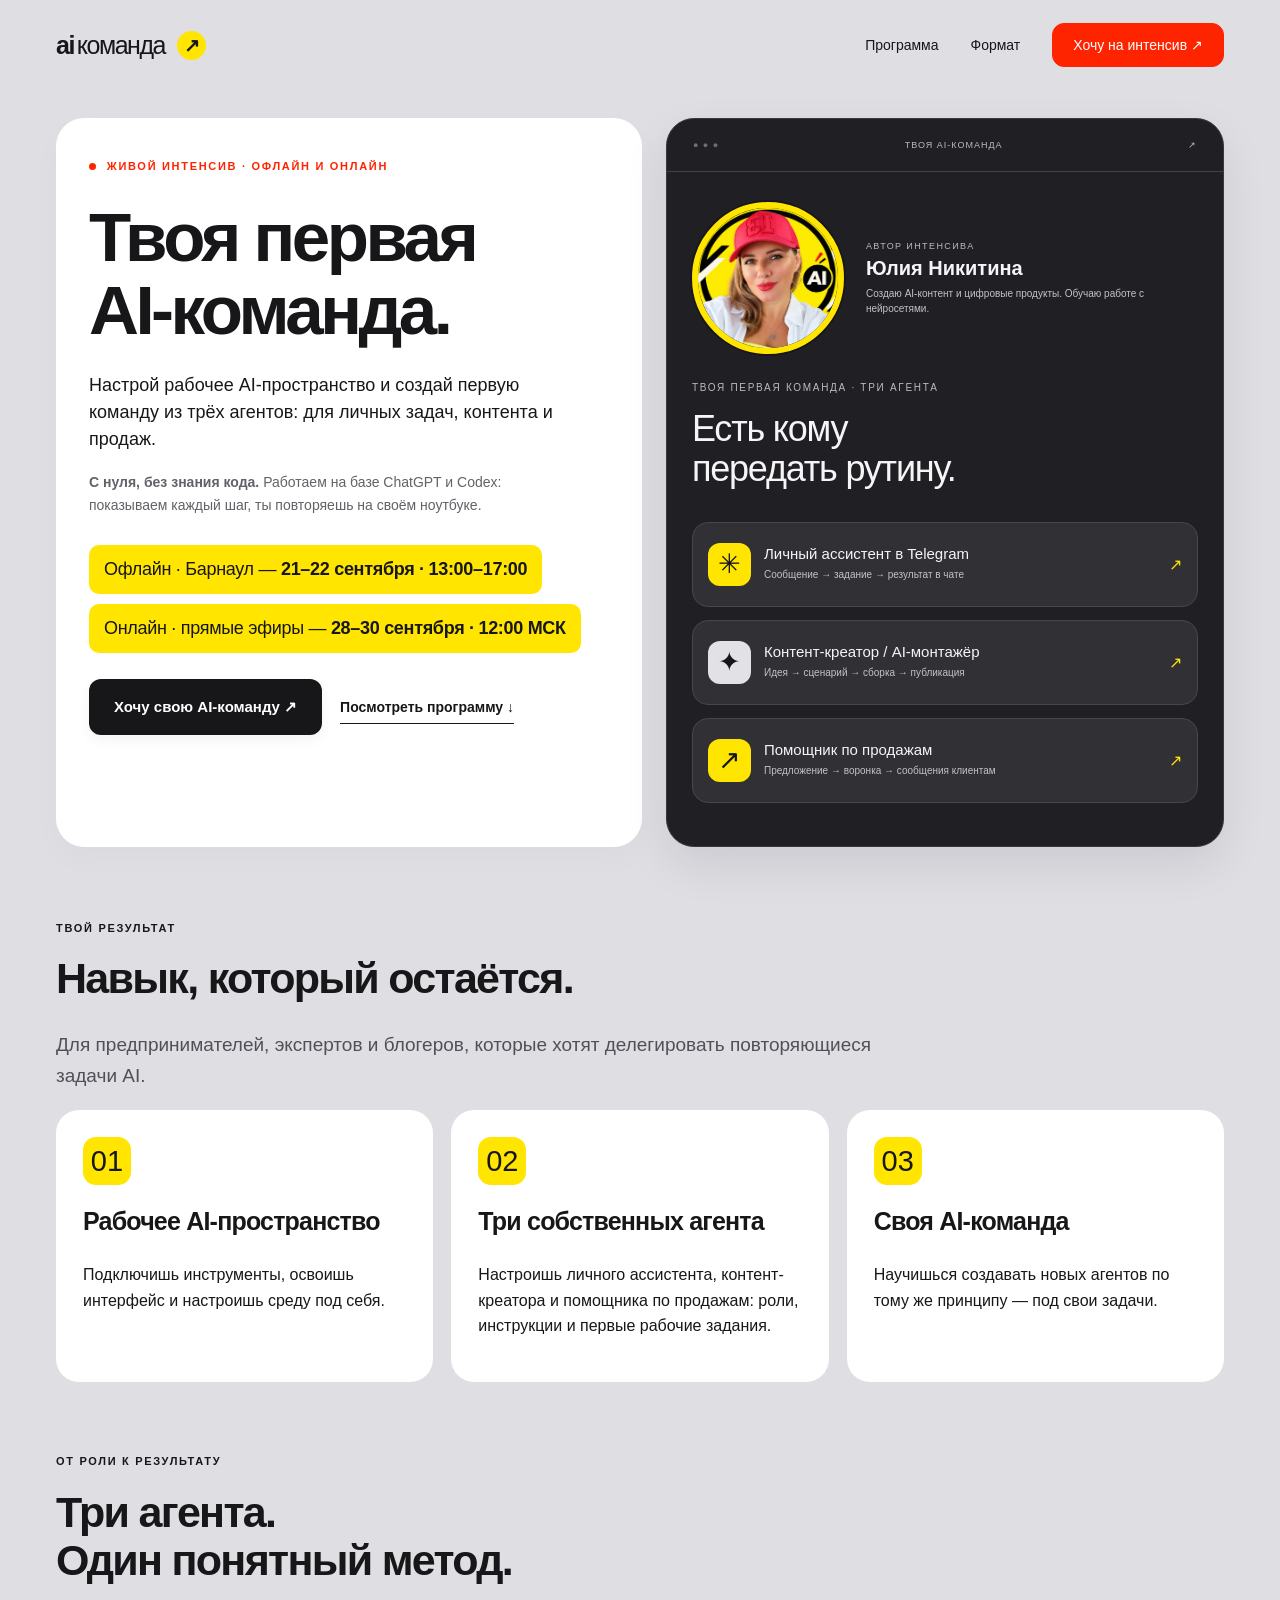
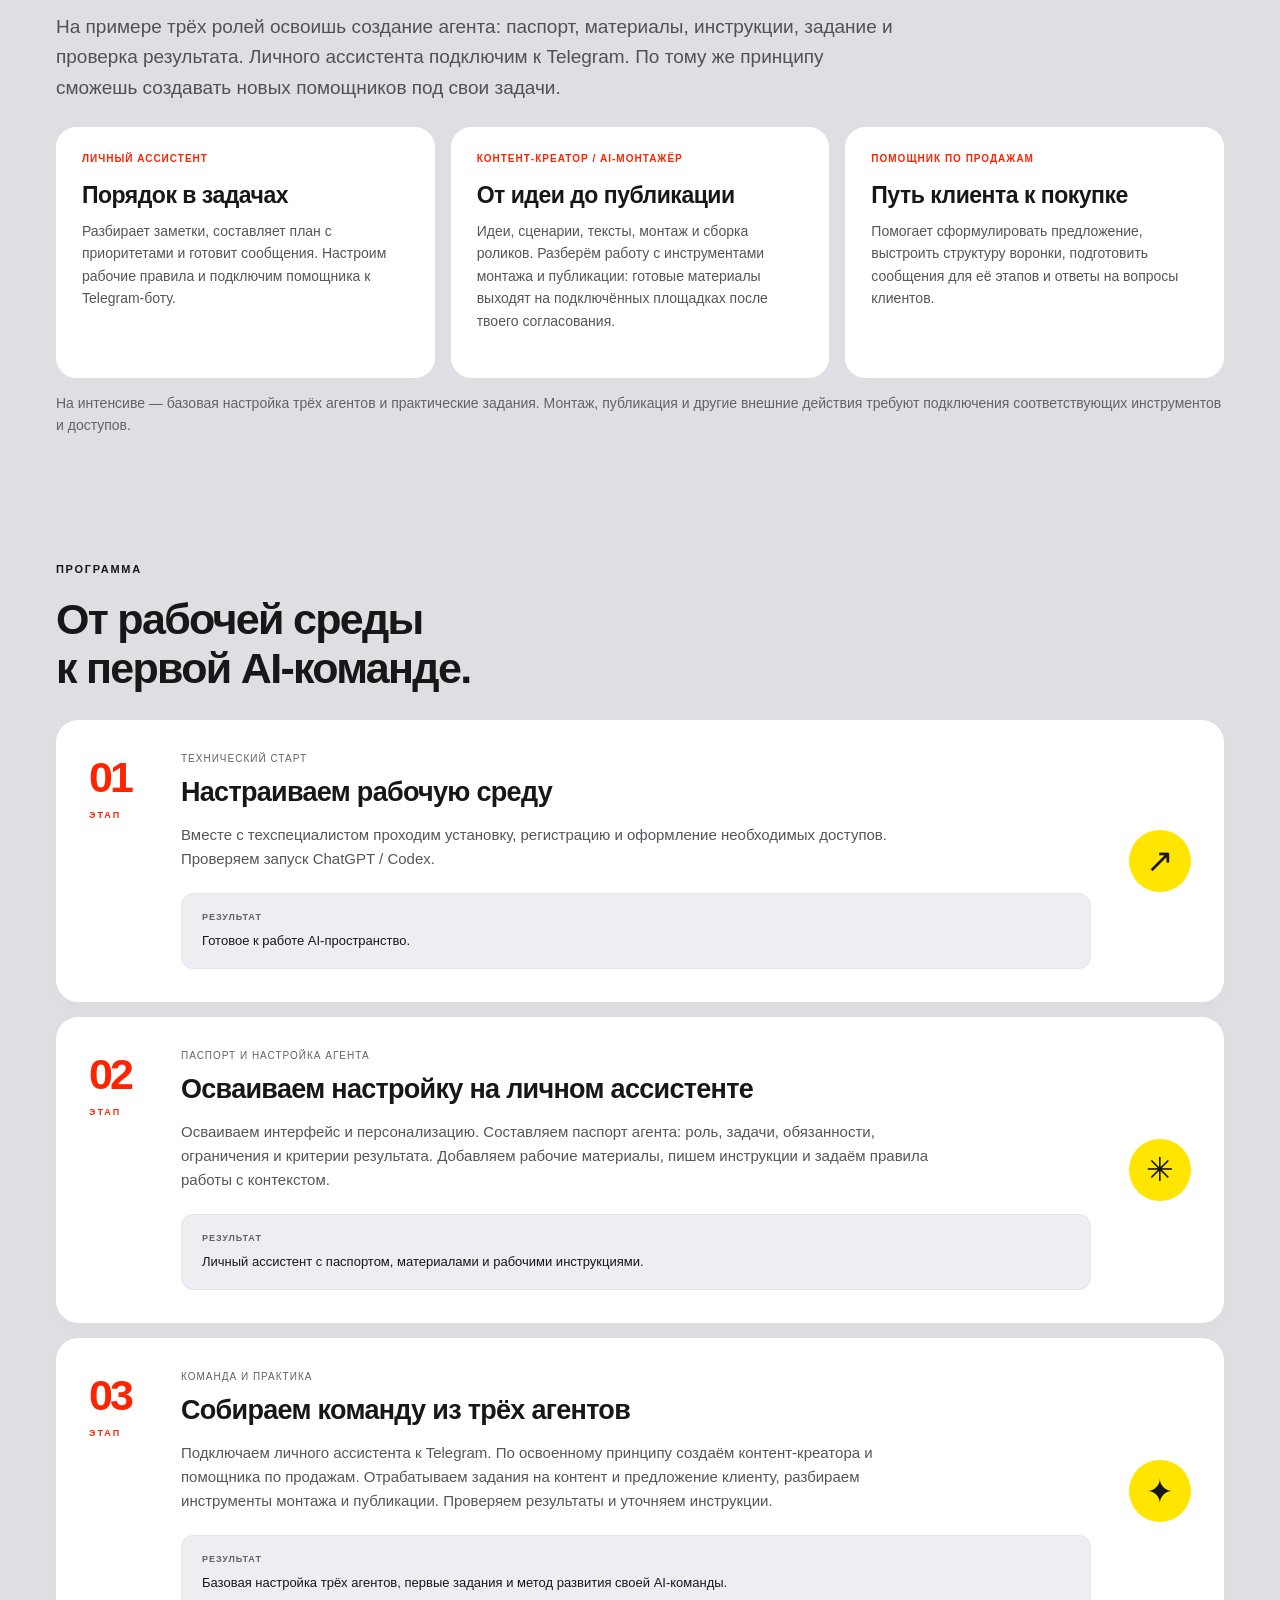
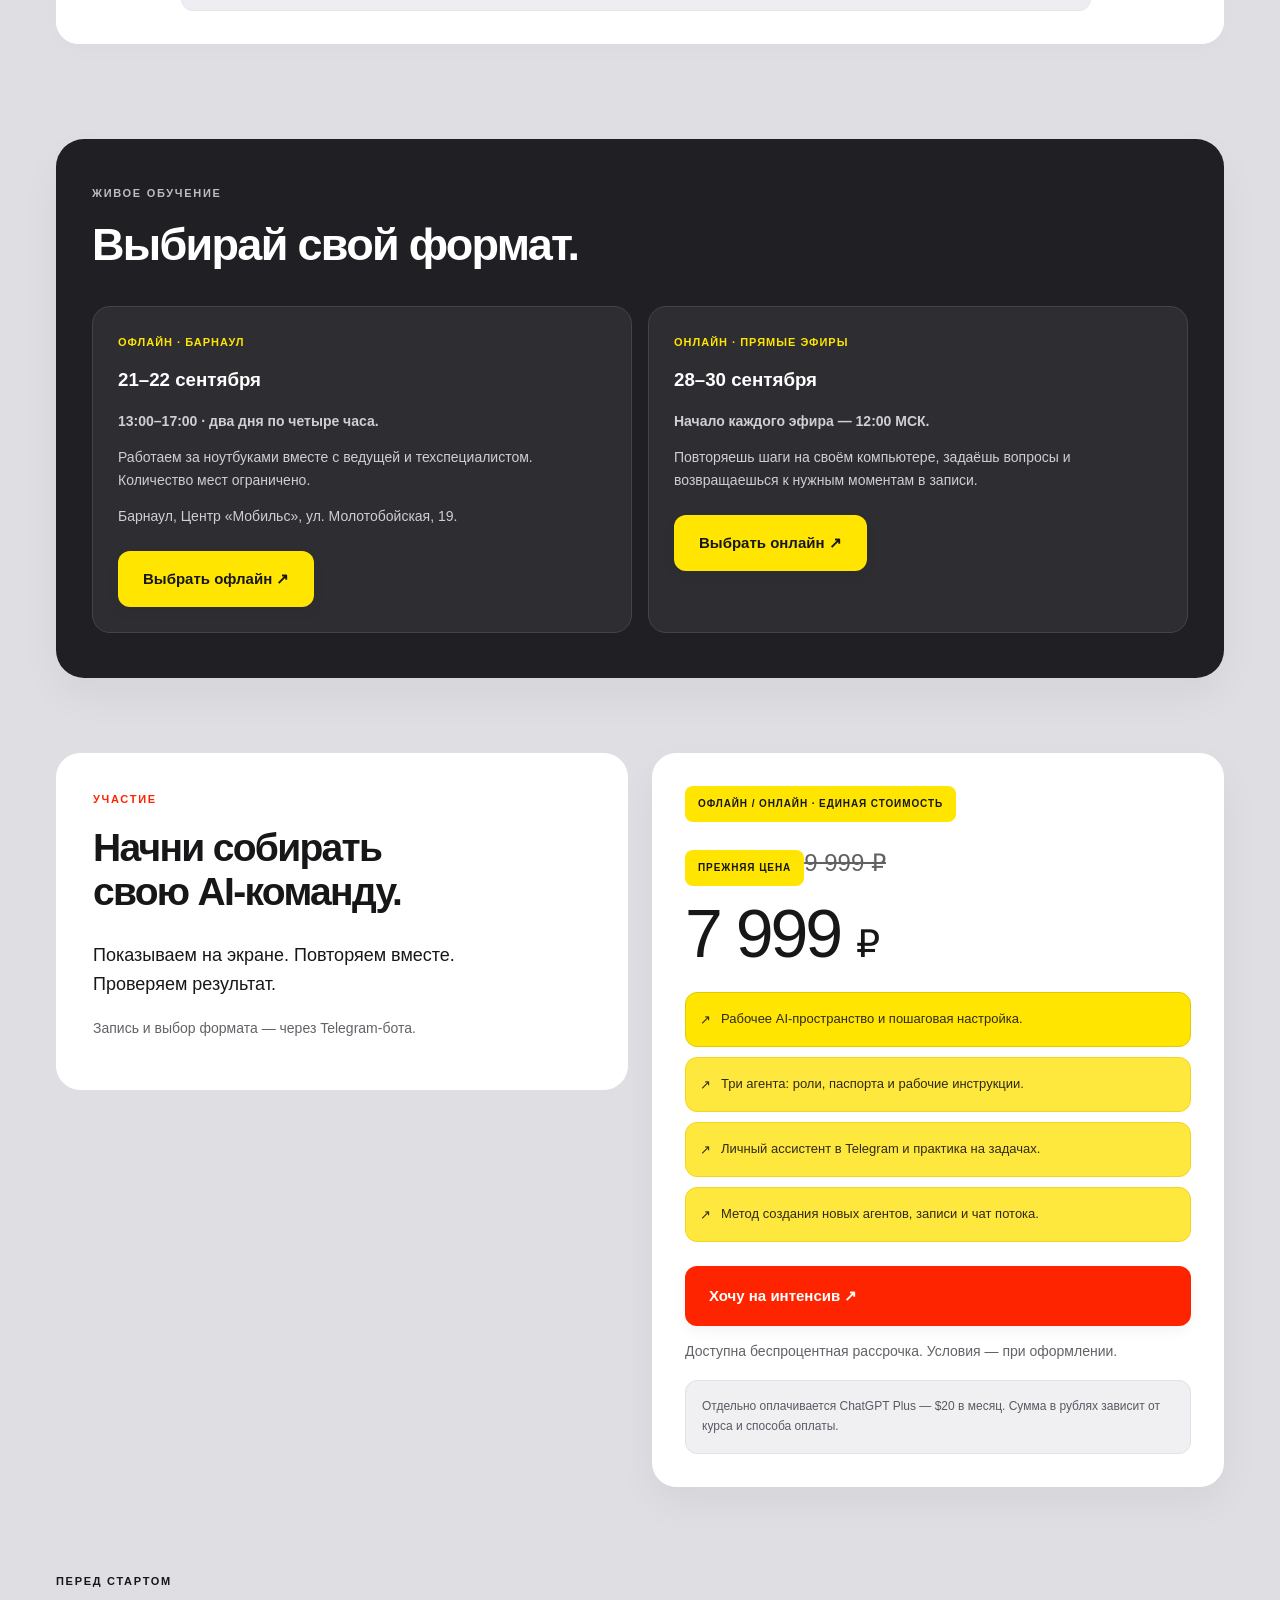
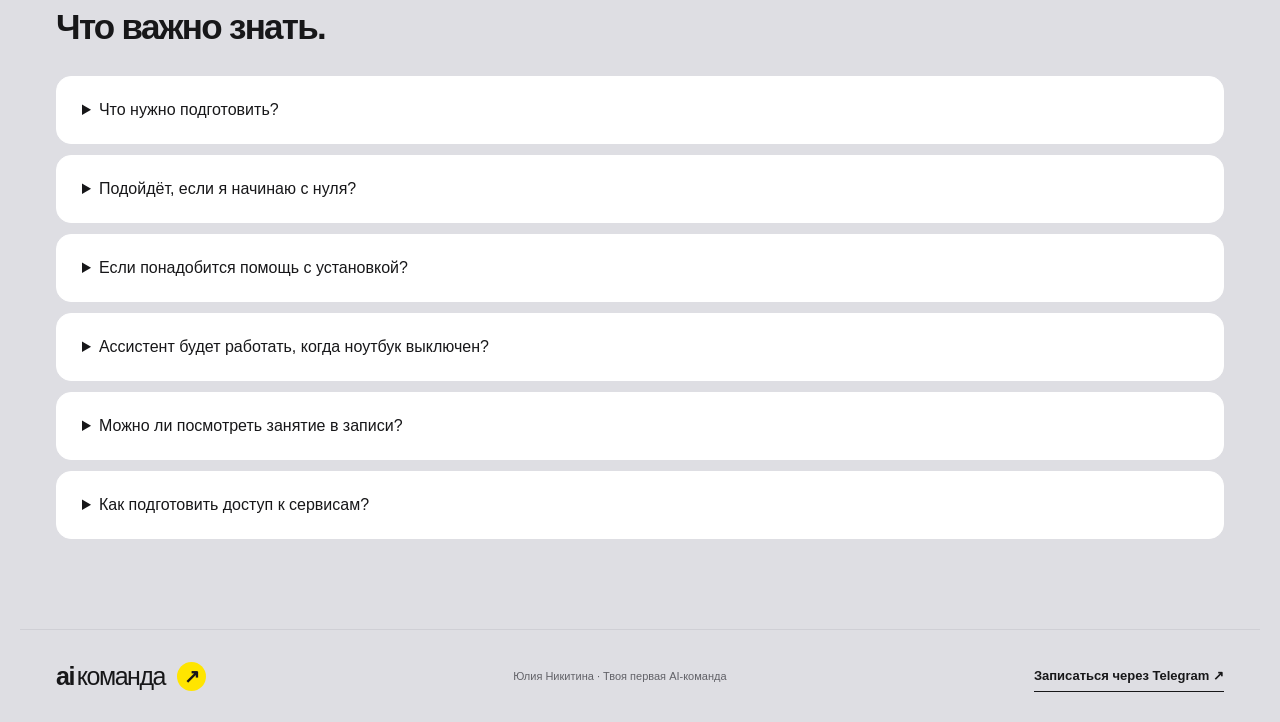
==== commit 843d290b: "Simplify additional subscription cost note" ====
--- a/index.html
+++ b/index.html
@@ -59,7 +59,7 @@
 <ul><li>Рабочее AI-пространство и пошаговая настройка.</li><li>Три агента: роли, паспорта и рабочие инструкции.</li><li>Личный ассистент в Telegram и практика на задачах.</li><li>Метод создания новых агентов, записи и чат потока.</li></ul>
 <a class="button" id="enroll" href="https://t.me/ai_komanda_intensive_bot?start=landing_price" target="_blank" rel="noopener noreferrer">Хочу на интенсив ↗</a>
 <p class="muted">Доступна беспроцентная рассрочка. Условия — при оформлении.</p>
-<p class="price-note">Отдельно оплачивается ChatGPT Plus — $20 в месяц. Сумма в рублях зависит от курса и способа оплаты. Сервисы для подключения Telegram, возможные расходы на API и размещение агента согласуем до оплаты участия; они не включены в стоимость интенсива.</p></div></section>
+<p class="price-note">Отдельно оплачивается ChatGPT Plus — $20 в месяц. Сумма в рублях зависит от курса и способа оплаты.</p></div></section>
 <section class="wrap faq" id="prepare"><div class="eyebrow">ПЕРЕД СТАРТОМ</div><h2>Что важно знать.</h2>
 <details><summary>Что нужно подготовить?</summary><p>Ноутбук на Windows или Mac, зарядку, стабильный интернет, Telegram и доступ к своей почте. Заранее предоставим гайд с требованиями к устройствам и подготовкой к интенсиву. Установку пройдём вместе.</p></details>
 <details><summary>Подойдёт, если я начинаю с нуля?</summary><p>Да. Программировать не нужно: показываем каждый шаг, ты повторяешь и создаёшь личного ассистента на понятном примере.</p></details>
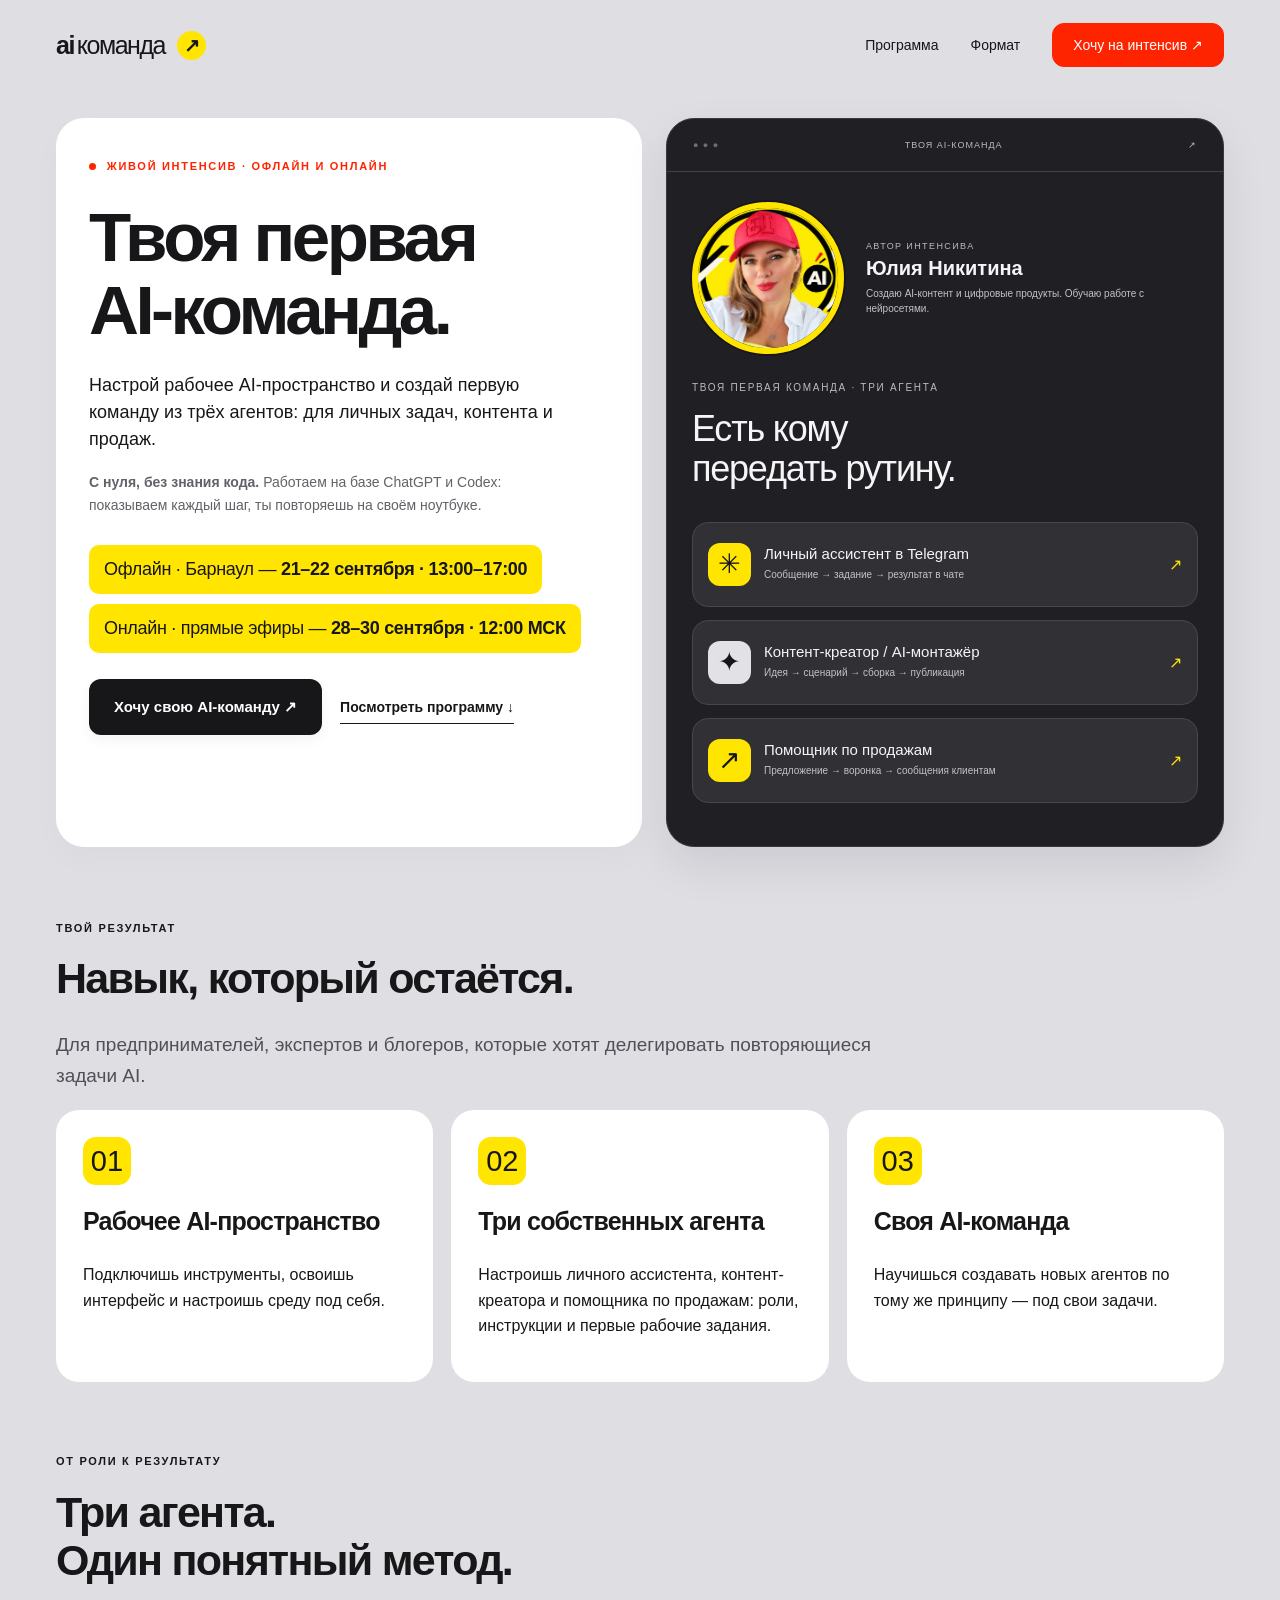
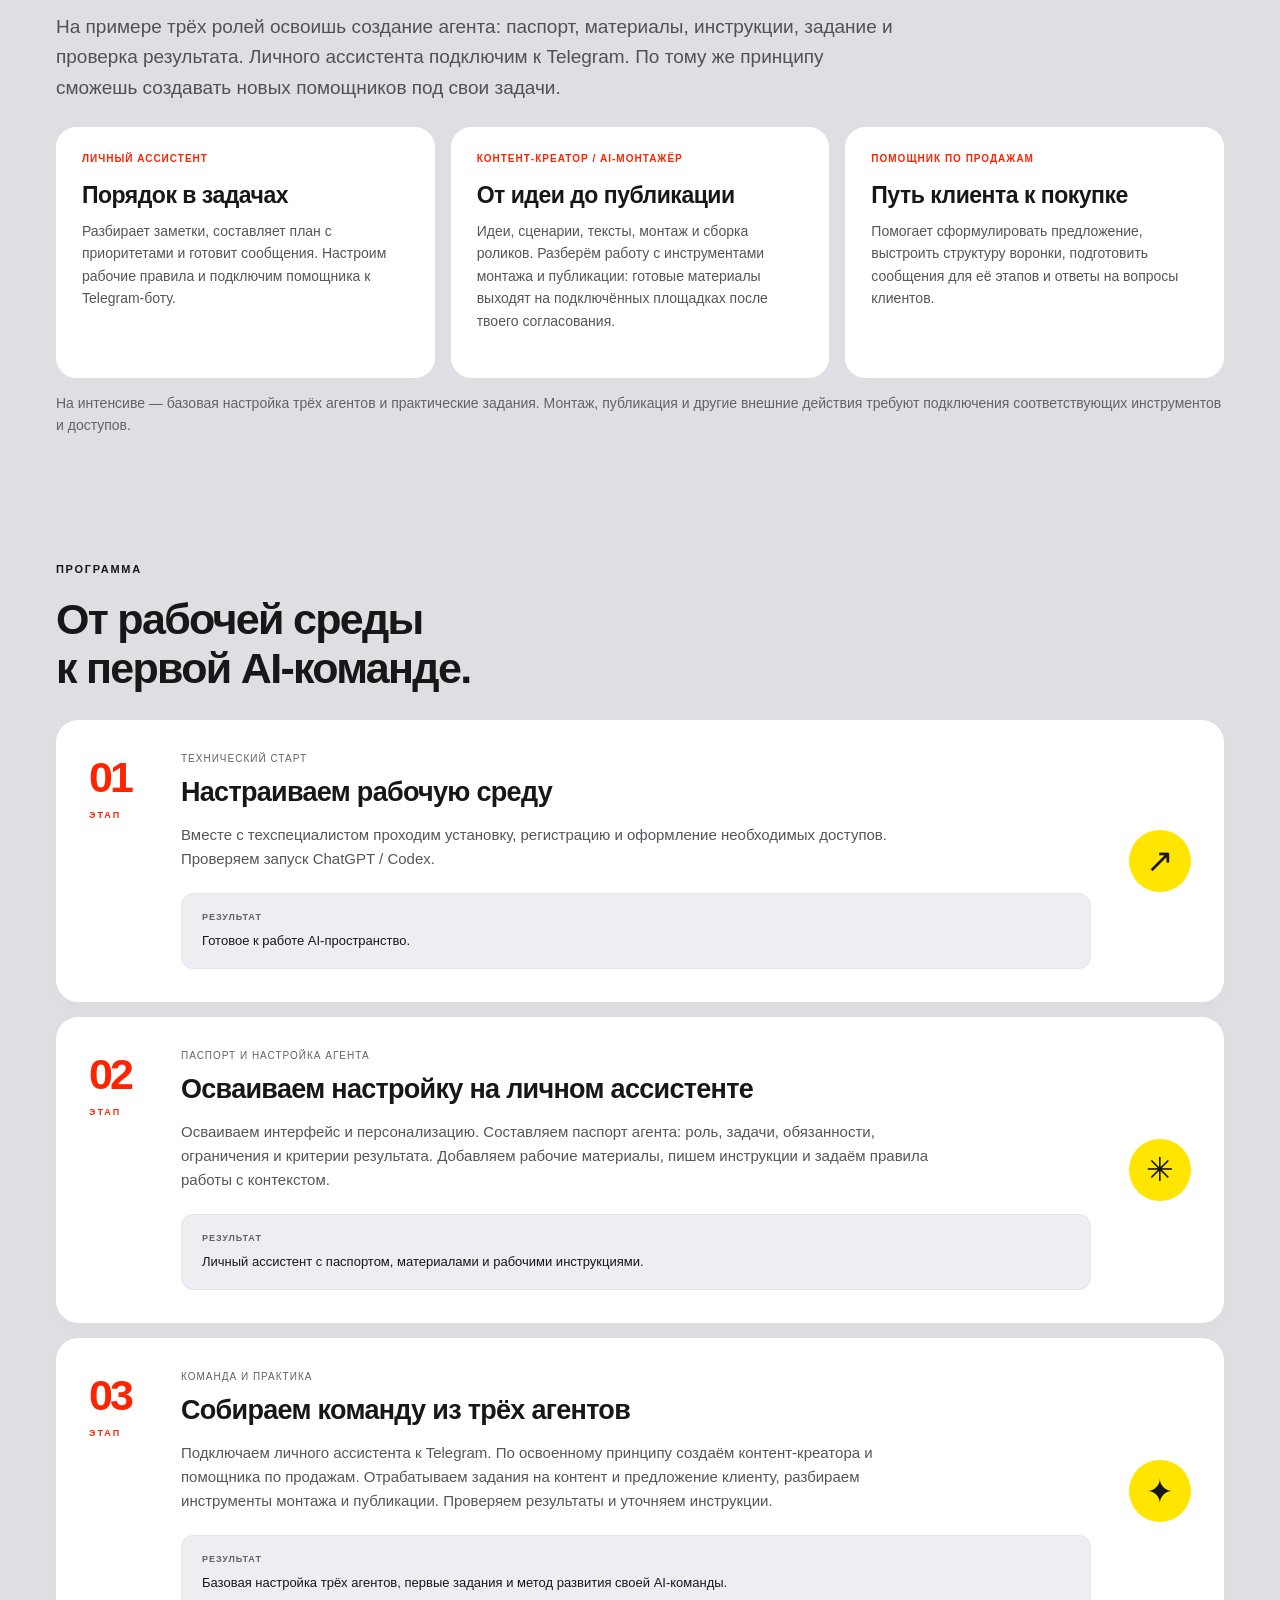
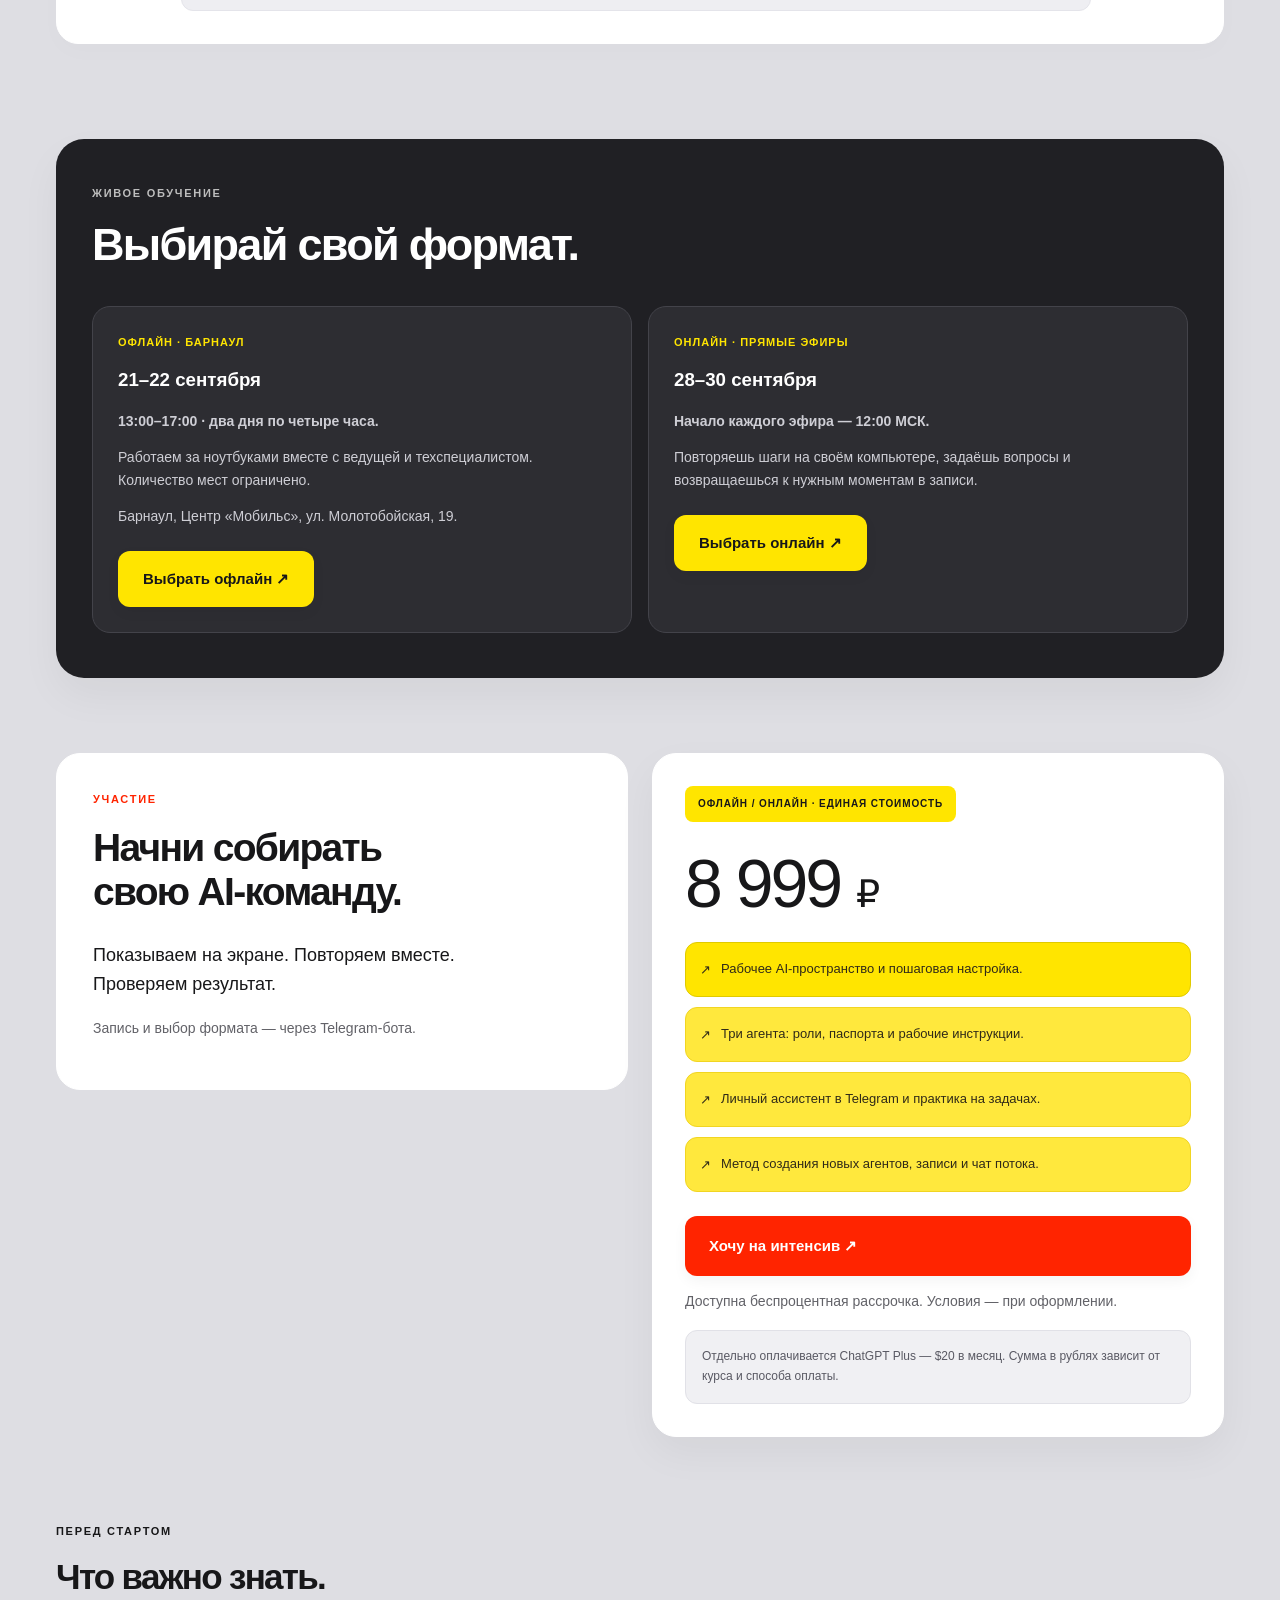
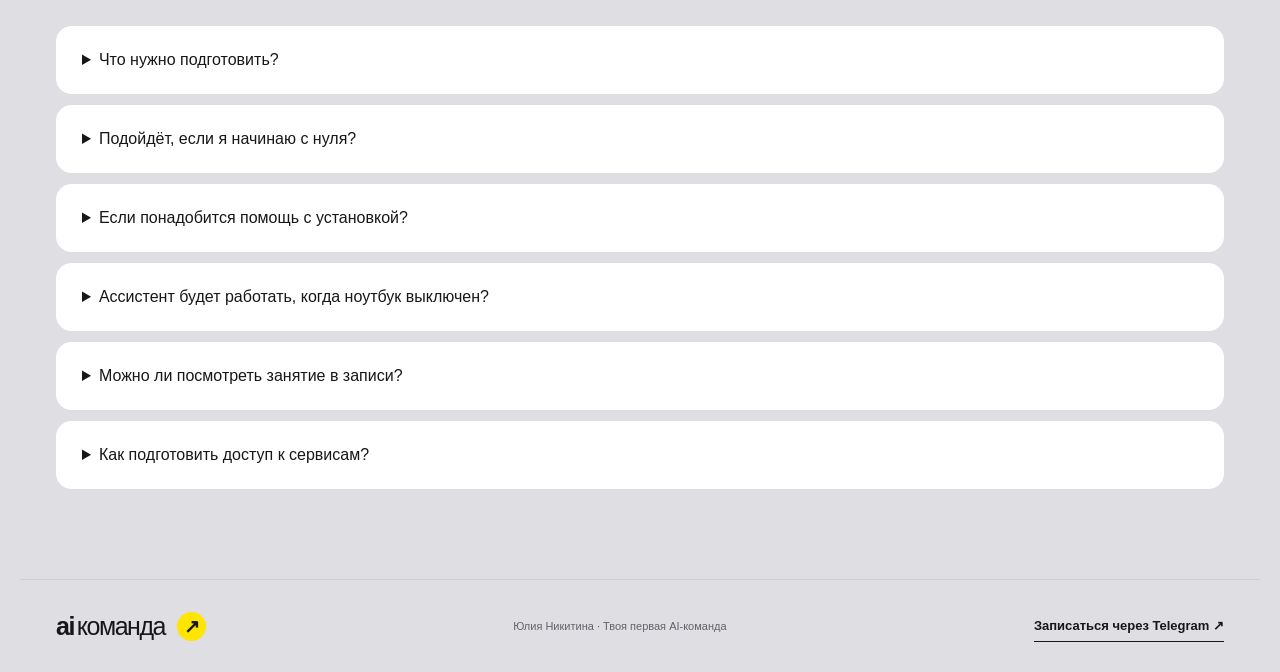
==== commit 78c670bf: "Set intensive price to 8999" ====
--- a/index.html
+++ b/index.html
@@ -55,7 +55,7 @@
 <div><b>ОНЛАЙН · ПРЯМЫЕ ЭФИРЫ</b><h3>28–30 сентября</h3><p><strong>Начало каждого эфира — 12:00 МСК.</strong></p><p>Повторяешь шаги на своём компьютере, задаёшь вопросы и возвращаешься к нужным моментам в записи.</p><a class="button format-button" href="https://t.me/ai_komanda_intensive_bot?start=landing_online" target="_blank" rel="noopener noreferrer">Выбрать онлайн ↗</a></div>
 </div></div></section>
 <section class="wrap section join" id="join"><div><div class="eyebrow">УЧАСТИЕ</div><h2>Начни собирать<br>свою AI-команду.</h2><p class="large">Показываем на экране. Повторяем вместе. Проверяем результат.</p><p class="muted">Запись и выбор формата — через Telegram-бота.</p></div>
-<div class="price-card"><span class="price-label">ОФЛАЙН / ОНЛАЙН · ЕДИНАЯ СТОИМОСТЬ</span><p style="margin:22px 0 0;color:#606060;font-size:24px"><span class="price-label">ПРЕЖНЯЯ ЦЕНА </span><del>9 999 ₽</del></p><div class="price" style="margin-top:8px">7 999 <span>₽</span></div>
+<div class="price-card"><span class="price-label">ОФЛАЙН / ОНЛАЙН · ЕДИНАЯ СТОИМОСТЬ</span><div class="price" style="margin-top:22px">8 999 <span>₽</span></div>
 <ul><li>Рабочее AI-пространство и пошаговая настройка.</li><li>Три агента: роли, паспорта и рабочие инструкции.</li><li>Личный ассистент в Telegram и практика на задачах.</li><li>Метод создания новых агентов, записи и чат потока.</li></ul>
 <a class="button" id="enroll" href="https://t.me/ai_komanda_intensive_bot?start=landing_price" target="_blank" rel="noopener noreferrer">Хочу на интенсив ↗</a>
 <p class="muted">Доступна беспроцентная рассрочка. Условия — при оформлении.</p>
@@ -70,4 +70,4 @@
 </section></main>
 <footer class="wrap footer"><a class="brand" href="#">ai<span>команда</span><b>↗</b></a><span>Юлия Никитина · Твоя первая AI-команда</span><a class="footer-cta" href="https://t.me/ai_komanda_intensive_bot?start=landing_footer" target="_blank" rel="noopener noreferrer">Записаться через Telegram ↗</a></footer>
 <script src="script.js"></script>
-</body></html>+</body></html>
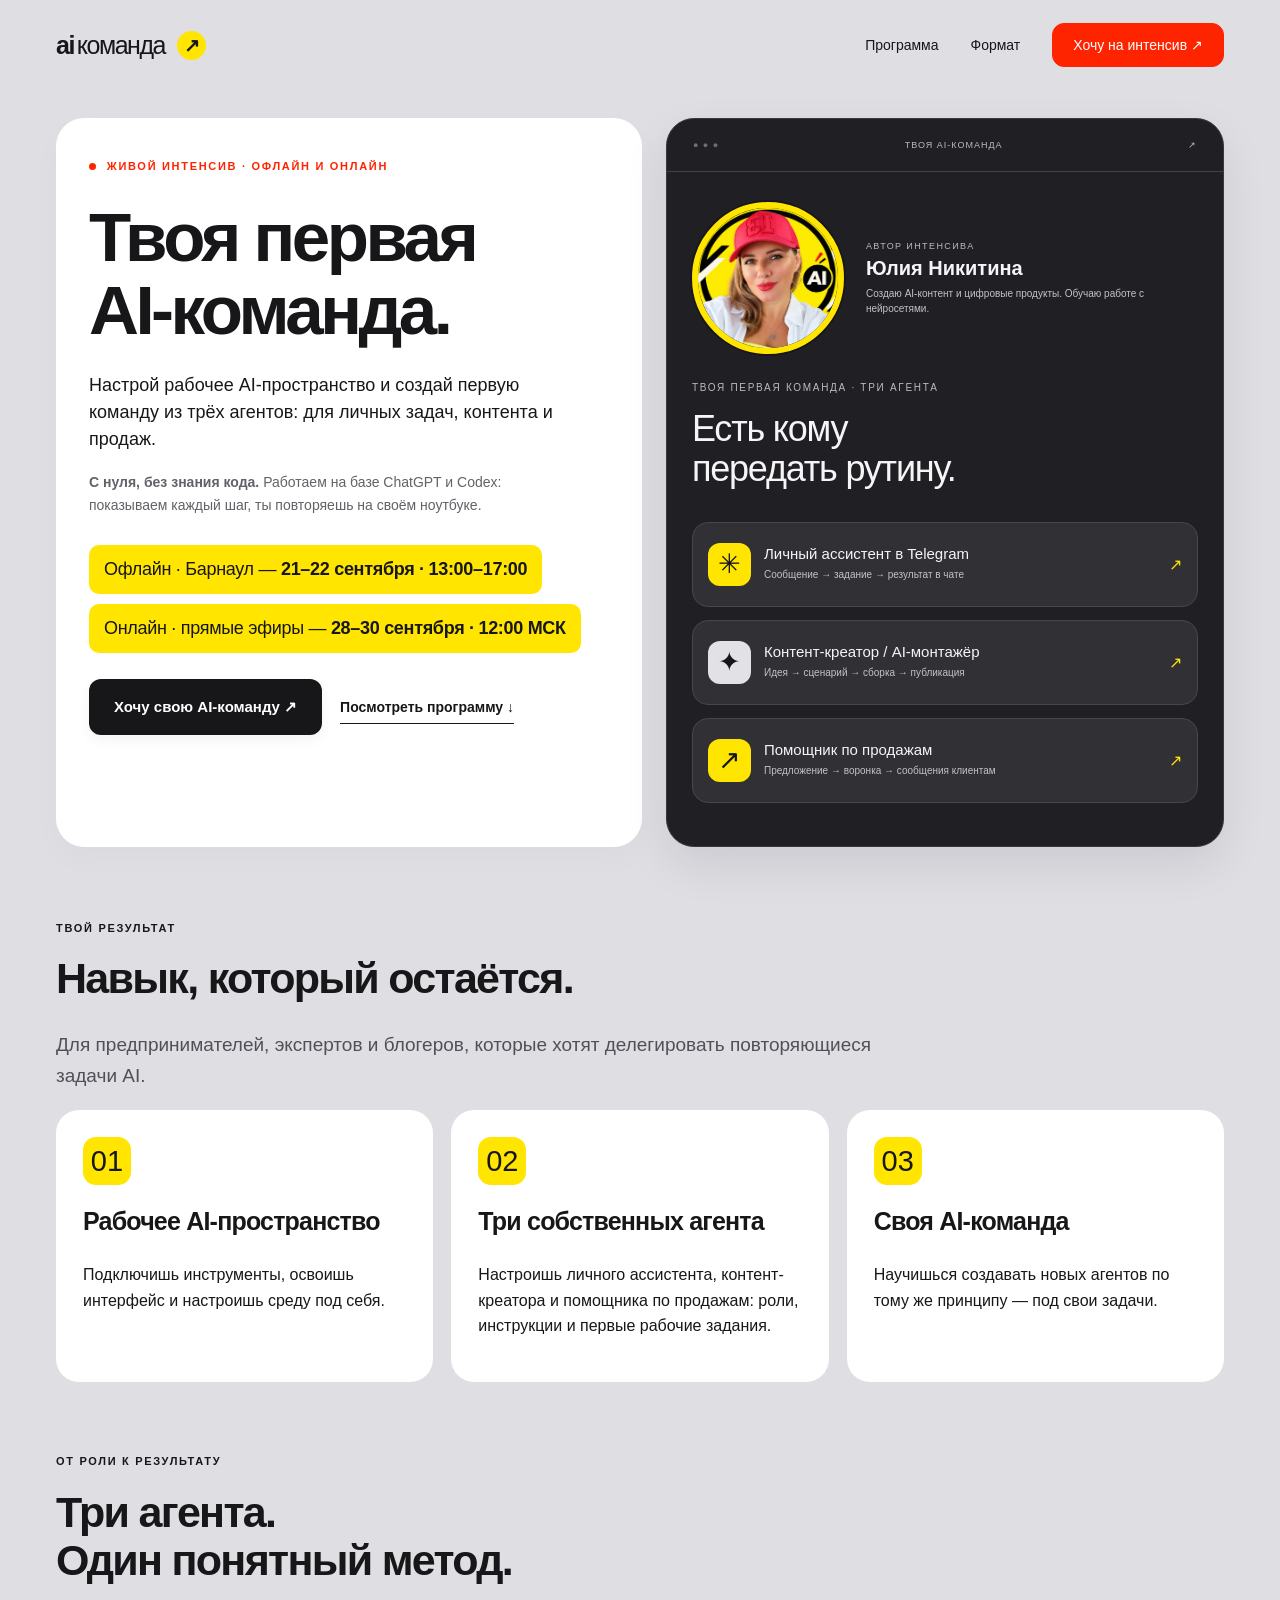
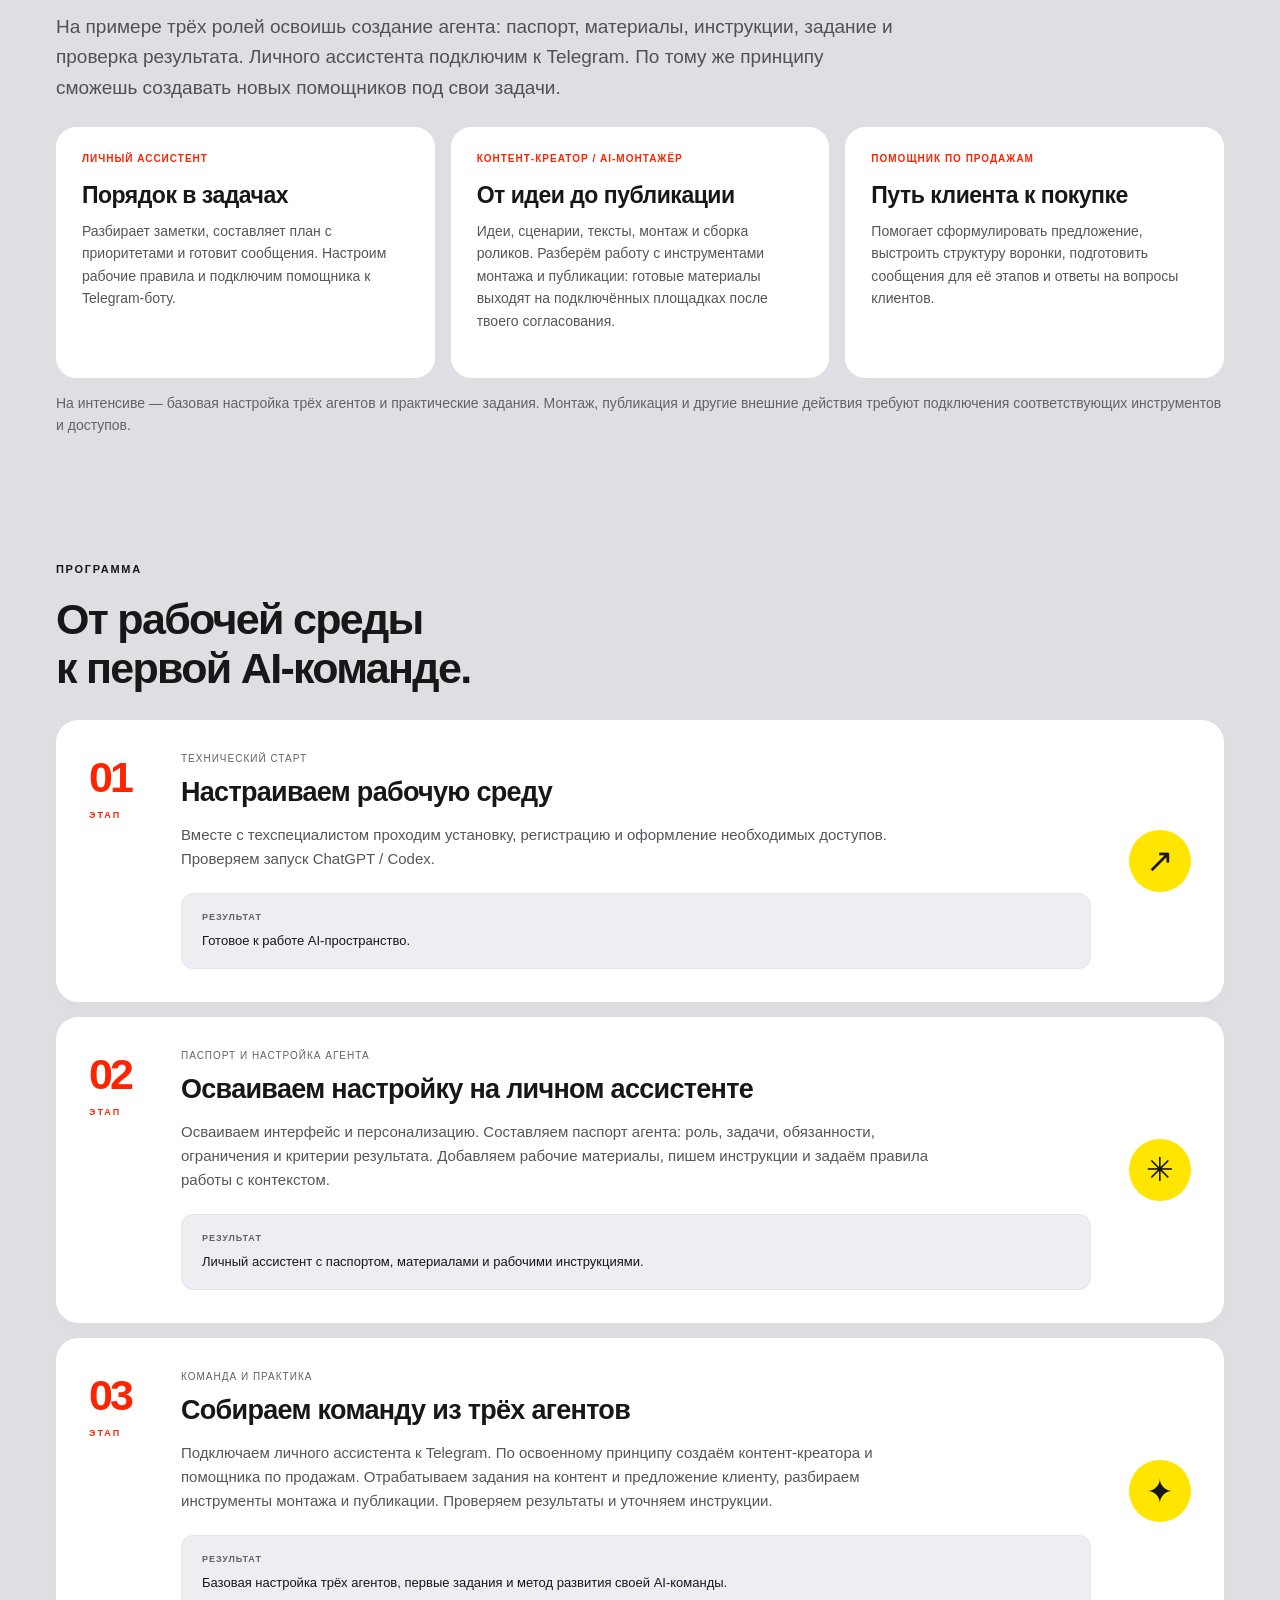
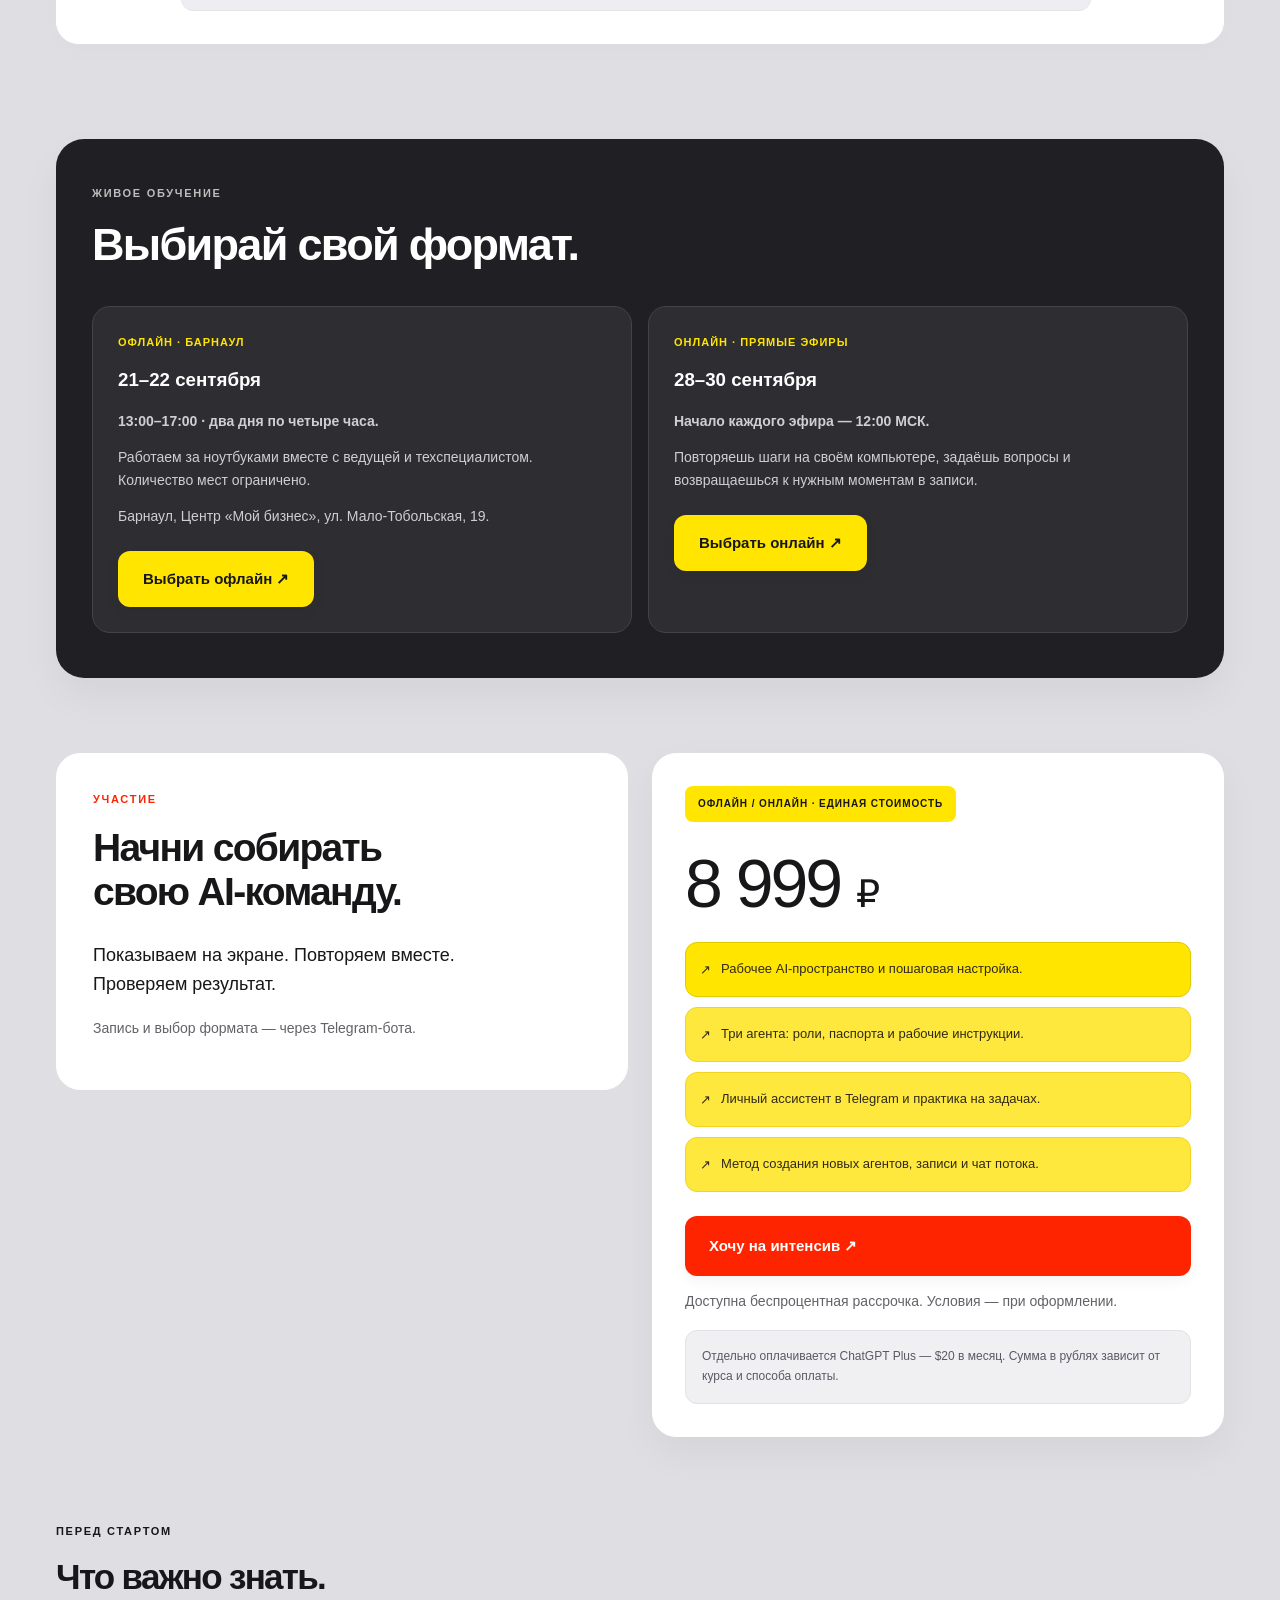
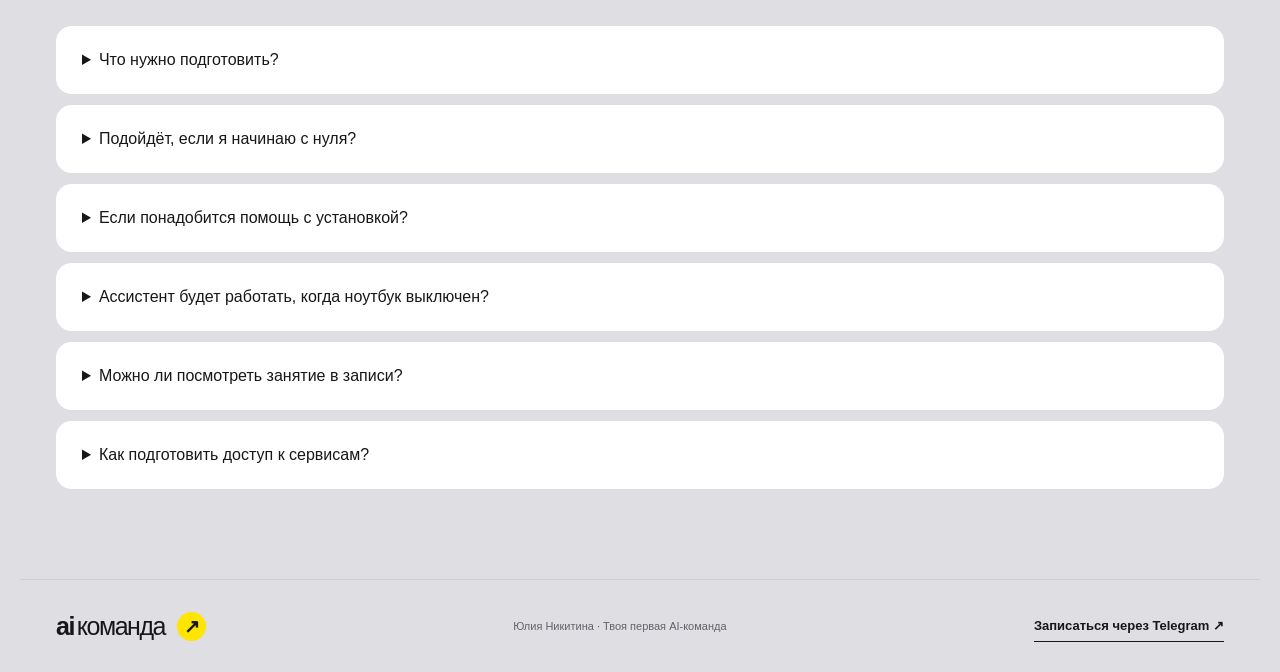
==== commit 9d91cb7f: "Correct venue to Мой бизнес, Мало-Тобольская 19" ====
--- a/index.html
+++ b/index.html
@@ -51,7 +51,7 @@
 </section>
 <section class="dark-section" id="format"><div class="wrap section"><div class="eyebrow">ЖИВОЕ ОБУЧЕНИЕ</div><h2>Выбирай свой формат.</h2>
 <div class="format-grid" style="grid-template-columns:repeat(auto-fit,minmax(min(100%,280px),1fr))">
-<div><b>ОФЛАЙН · БАРНАУЛ</b><h3>21–22 сентября</h3><p><strong>13:00–17:00 · два дня по четыре часа.</strong></p><p>Работаем за ноутбуками вместе с ведущей и техспециалистом. Количество мест ограничено.</p><p style="font-size:14px;line-height:1.6;color:#ceced5">Барнаул, Центр «Мобильс», ул. Молотобойская, 19.</p><a class="button format-button" href="https://t.me/ai_komanda_intensive_bot?start=landing_offline" target="_blank" rel="noopener noreferrer">Выбрать офлайн ↗</a></div>
+<div><b>ОФЛАЙН · БАРНАУЛ</b><h3>21–22 сентября</h3><p><strong>13:00–17:00 · два дня по четыре часа.</strong></p><p>Работаем за ноутбуками вместе с ведущей и техспециалистом. Количество мест ограничено.</p><p style="font-size:14px;line-height:1.6;color:#ceced5">Барнаул, Центр «Мой бизнес», ул. Мало-Тобольская, 19.</p><a class="button format-button" href="https://t.me/ai_komanda_intensive_bot?start=landing_offline" target="_blank" rel="noopener noreferrer">Выбрать офлайн ↗</a></div>
 <div><b>ОНЛАЙН · ПРЯМЫЕ ЭФИРЫ</b><h3>28–30 сентября</h3><p><strong>Начало каждого эфира — 12:00 МСК.</strong></p><p>Повторяешь шаги на своём компьютере, задаёшь вопросы и возвращаешься к нужным моментам в записи.</p><a class="button format-button" href="https://t.me/ai_komanda_intensive_bot?start=landing_online" target="_blank" rel="noopener noreferrer">Выбрать онлайн ↗</a></div>
 </div></div></section>
 <section class="wrap section join" id="join"><div><div class="eyebrow">УЧАСТИЕ</div><h2>Начни собирать<br>свою AI-команду.</h2><p class="large">Показываем на экране. Повторяем вместе. Проверяем результат.</p><p class="muted">Запись и выбор формата — через Telegram-бота.</p></div>
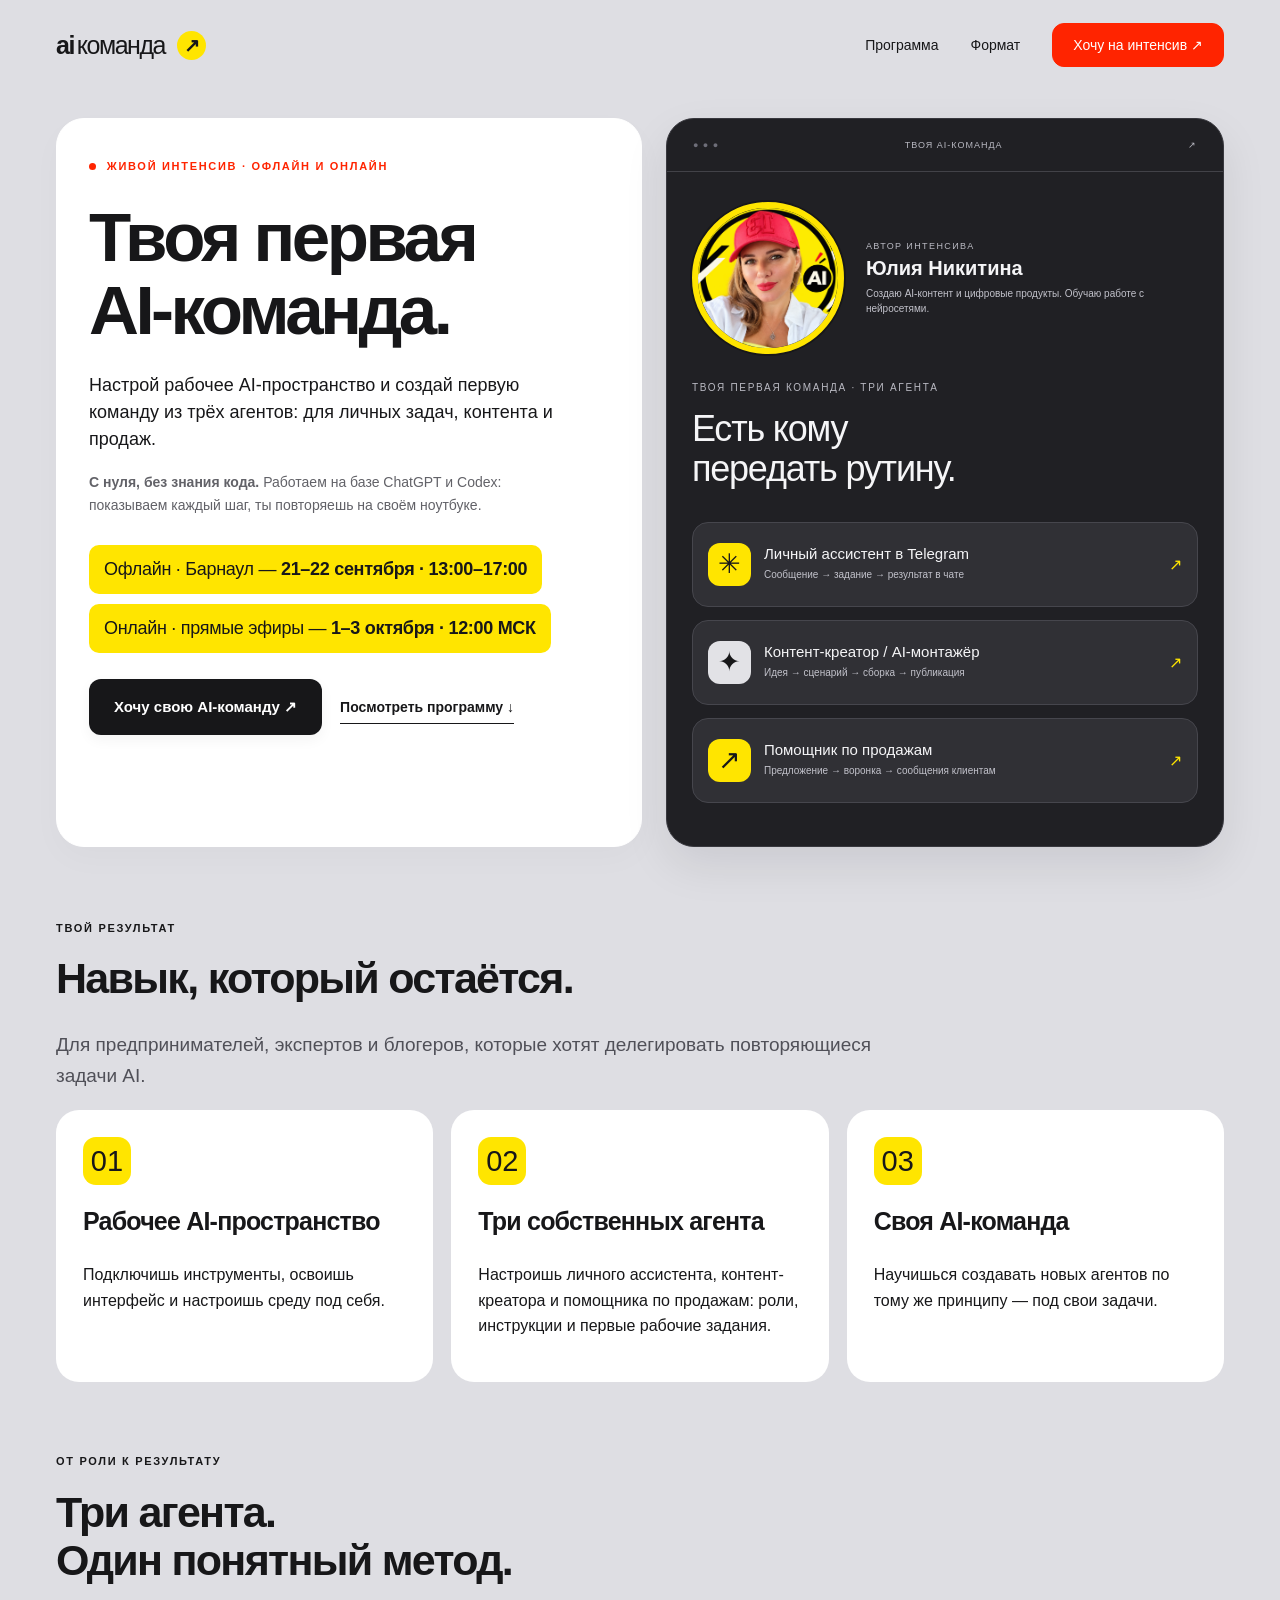
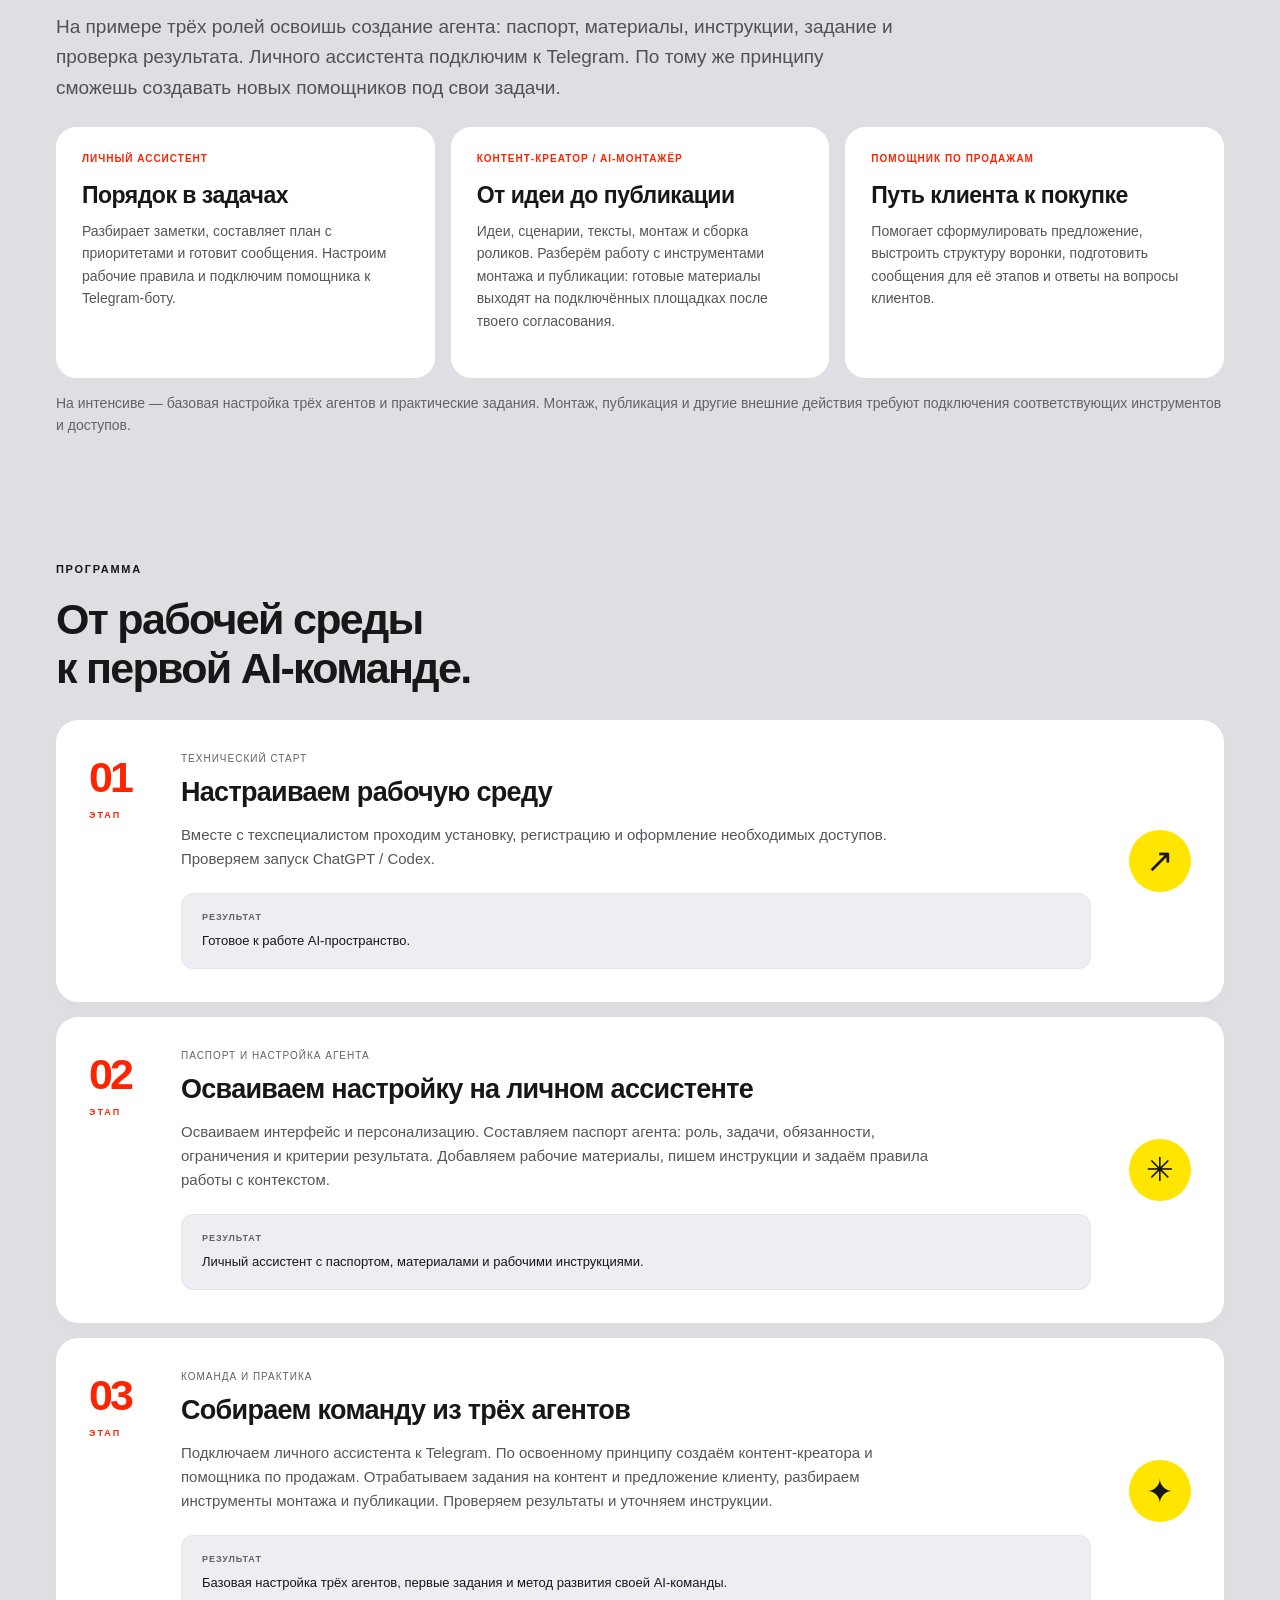
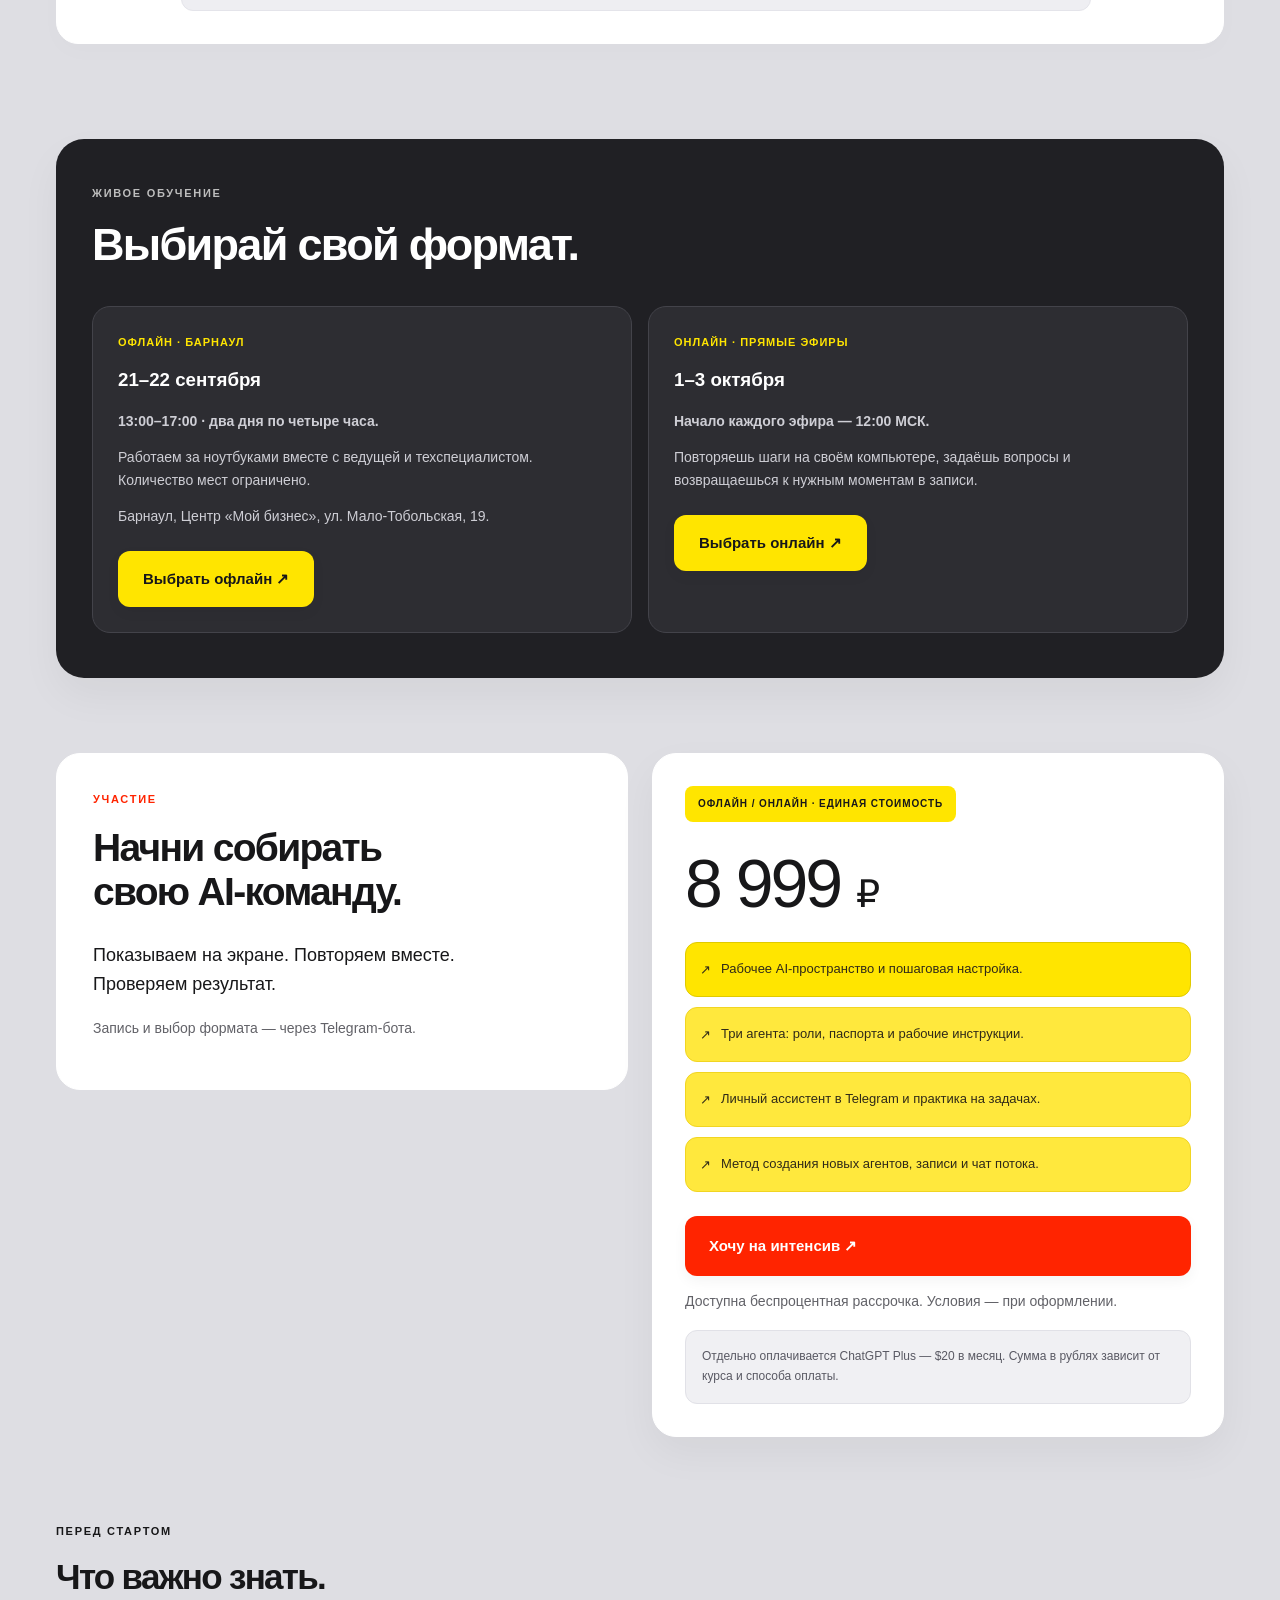
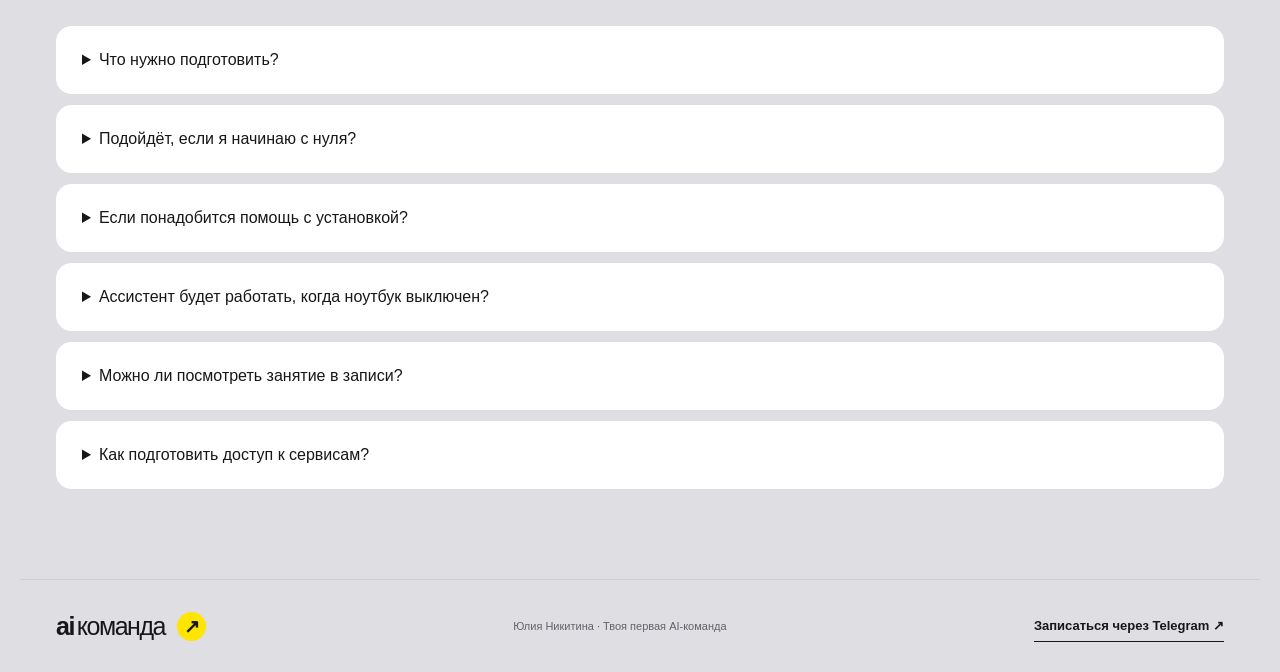
==== commit 826902e4: "Move online intensive to October 1-3" ====
--- a/index.html
+++ b/index.html
@@ -16,7 +16,7 @@
 <h1>Твоя первая<br>AI-команда.</h1>
 <p class="lead">Настрой рабочее AI-пространство и создай первую команду из трёх агентов: для личных задач, контента и продаж.</p>
 <p class="sublead"><strong>С нуля, без знания кода.</strong> Работаем на базе ChatGPT и Codex: показываем каждый шаг, ты повторяешь на своём ноутбуке.</p>
-<p class="hero-duration"><span>Офлайн · Барнаул — <strong>21–22 сентября · 13:00–17:00</strong></span><span>Онлайн · прямые эфиры — <strong>28–30 сентября · 12:00 МСК</strong></span></p>
+<p class="hero-duration"><span>Офлайн · Барнаул — <strong>21–22 сентября · 13:00–17:00</strong></span><span>Онлайн · прямые эфиры — <strong>1–3 октября · 12:00 МСК</strong></span></p>
 <div class="hero-actions"><a class="button" href="https://t.me/ai_komanda_intensive_bot?start=landing_hero" target="_blank" rel="noopener noreferrer">Хочу свою AI-команду ↗</a><a class="text-link" href="#program">Посмотреть программу ↓</a></div>
 </div>
 <div class="workspace" aria-label="Автор интенсива и три роли AI-команды"><div class="window-top"><span>● ● ●</span><span>ТВОЯ AI-КОМАНДА</span><span>↗</span></div>
@@ -52,7 +52,7 @@
 <section class="dark-section" id="format"><div class="wrap section"><div class="eyebrow">ЖИВОЕ ОБУЧЕНИЕ</div><h2>Выбирай свой формат.</h2>
 <div class="format-grid" style="grid-template-columns:repeat(auto-fit,minmax(min(100%,280px),1fr))">
 <div><b>ОФЛАЙН · БАРНАУЛ</b><h3>21–22 сентября</h3><p><strong>13:00–17:00 · два дня по четыре часа.</strong></p><p>Работаем за ноутбуками вместе с ведущей и техспециалистом. Количество мест ограничено.</p><p style="font-size:14px;line-height:1.6;color:#ceced5">Барнаул, Центр «Мой бизнес», ул. Мало-Тобольская, 19.</p><a class="button format-button" href="https://t.me/ai_komanda_intensive_bot?start=landing_offline" target="_blank" rel="noopener noreferrer">Выбрать офлайн ↗</a></div>
-<div><b>ОНЛАЙН · ПРЯМЫЕ ЭФИРЫ</b><h3>28–30 сентября</h3><p><strong>Начало каждого эфира — 12:00 МСК.</strong></p><p>Повторяешь шаги на своём компьютере, задаёшь вопросы и возвращаешься к нужным моментам в записи.</p><a class="button format-button" href="https://t.me/ai_komanda_intensive_bot?start=landing_online" target="_blank" rel="noopener noreferrer">Выбрать онлайн ↗</a></div>
+<div><b>ОНЛАЙН · ПРЯМЫЕ ЭФИРЫ</b><h3>1–3 октября</h3><p><strong>Начало каждого эфира — 12:00 МСК.</strong></p><p>Повторяешь шаги на своём компьютере, задаёшь вопросы и возвращаешься к нужным моментам в записи.</p><a class="button format-button" href="https://t.me/ai_komanda_intensive_bot?start=landing_online" target="_blank" rel="noopener noreferrer">Выбрать онлайн ↗</a></div>
 </div></div></section>
 <section class="wrap section join" id="join"><div><div class="eyebrow">УЧАСТИЕ</div><h2>Начни собирать<br>свою AI-команду.</h2><p class="large">Показываем на экране. Повторяем вместе. Проверяем результат.</p><p class="muted">Запись и выбор формата — через Telegram-бота.</p></div>
 <div class="price-card"><span class="price-label">ОФЛАЙН / ОНЛАЙН · ЕДИНАЯ СТОИМОСТЬ</span><div class="price" style="margin-top:22px">8 999 <span>₽</span></div>
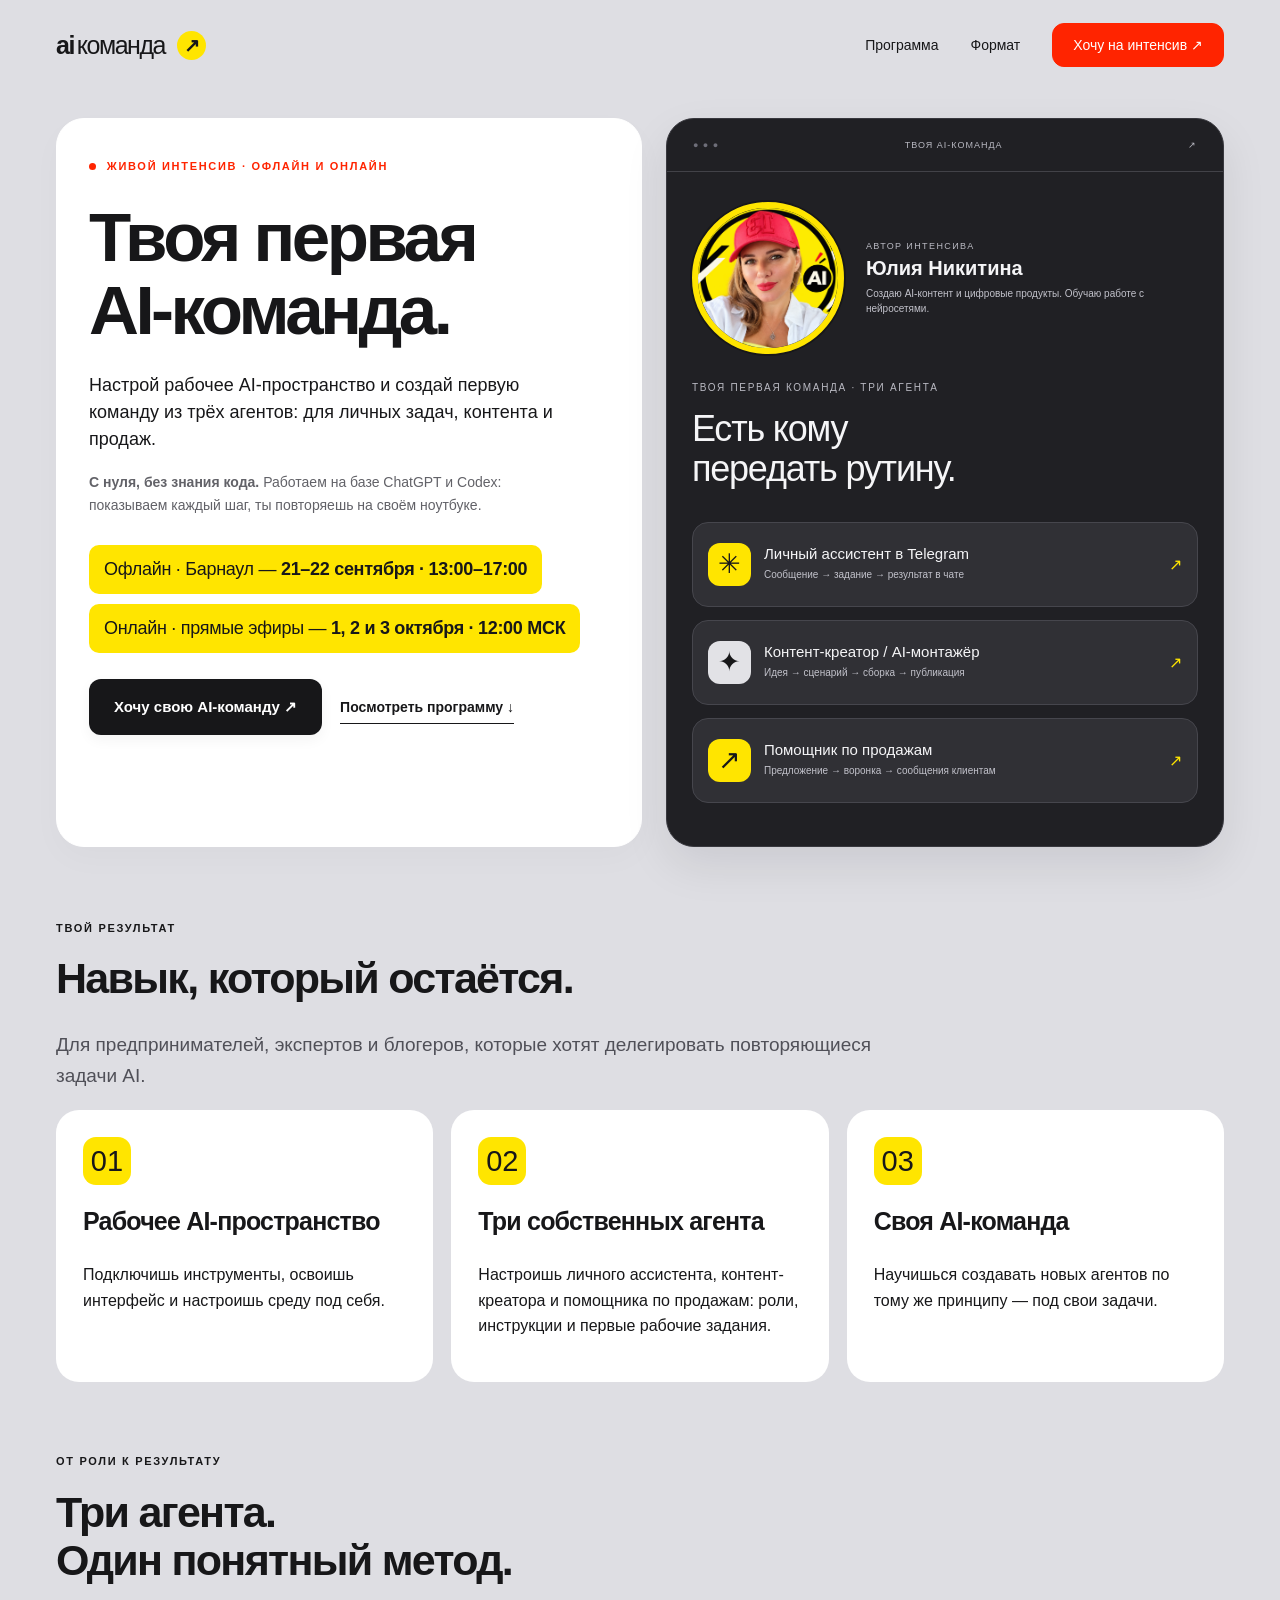
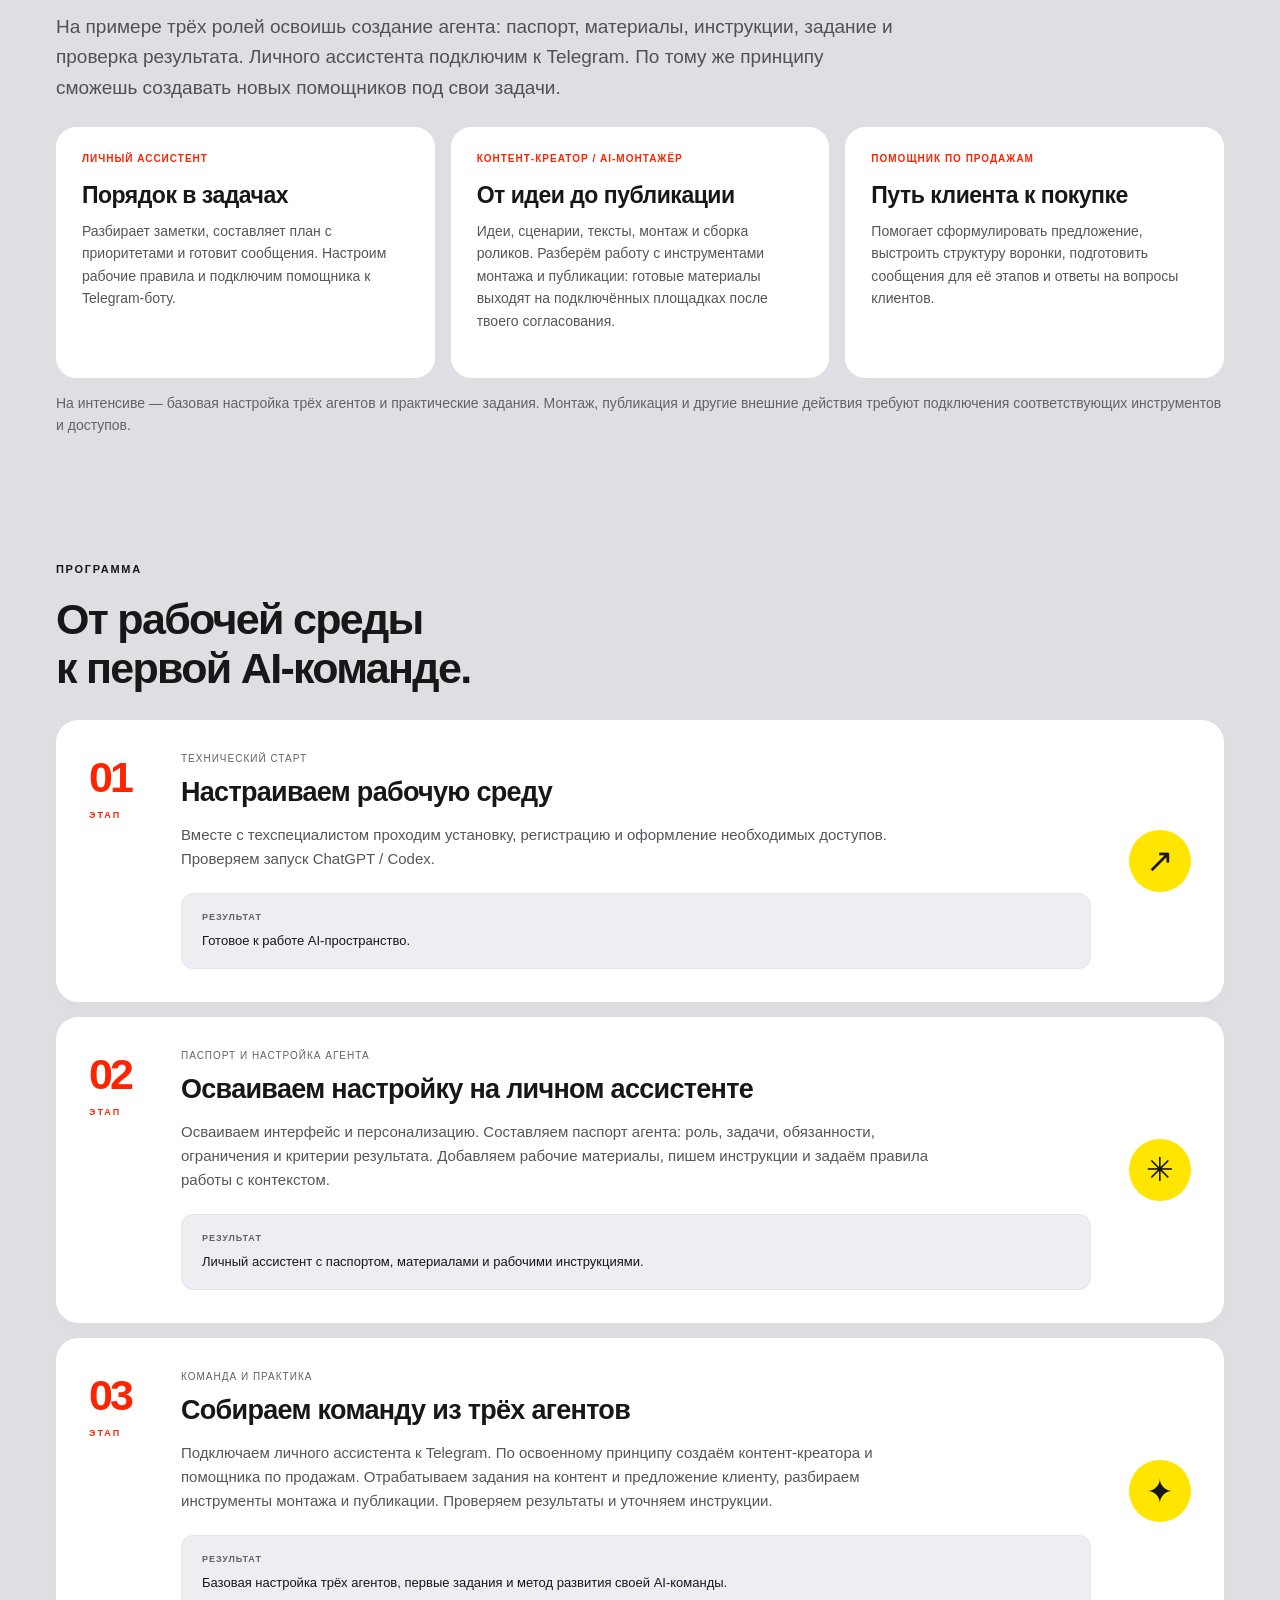
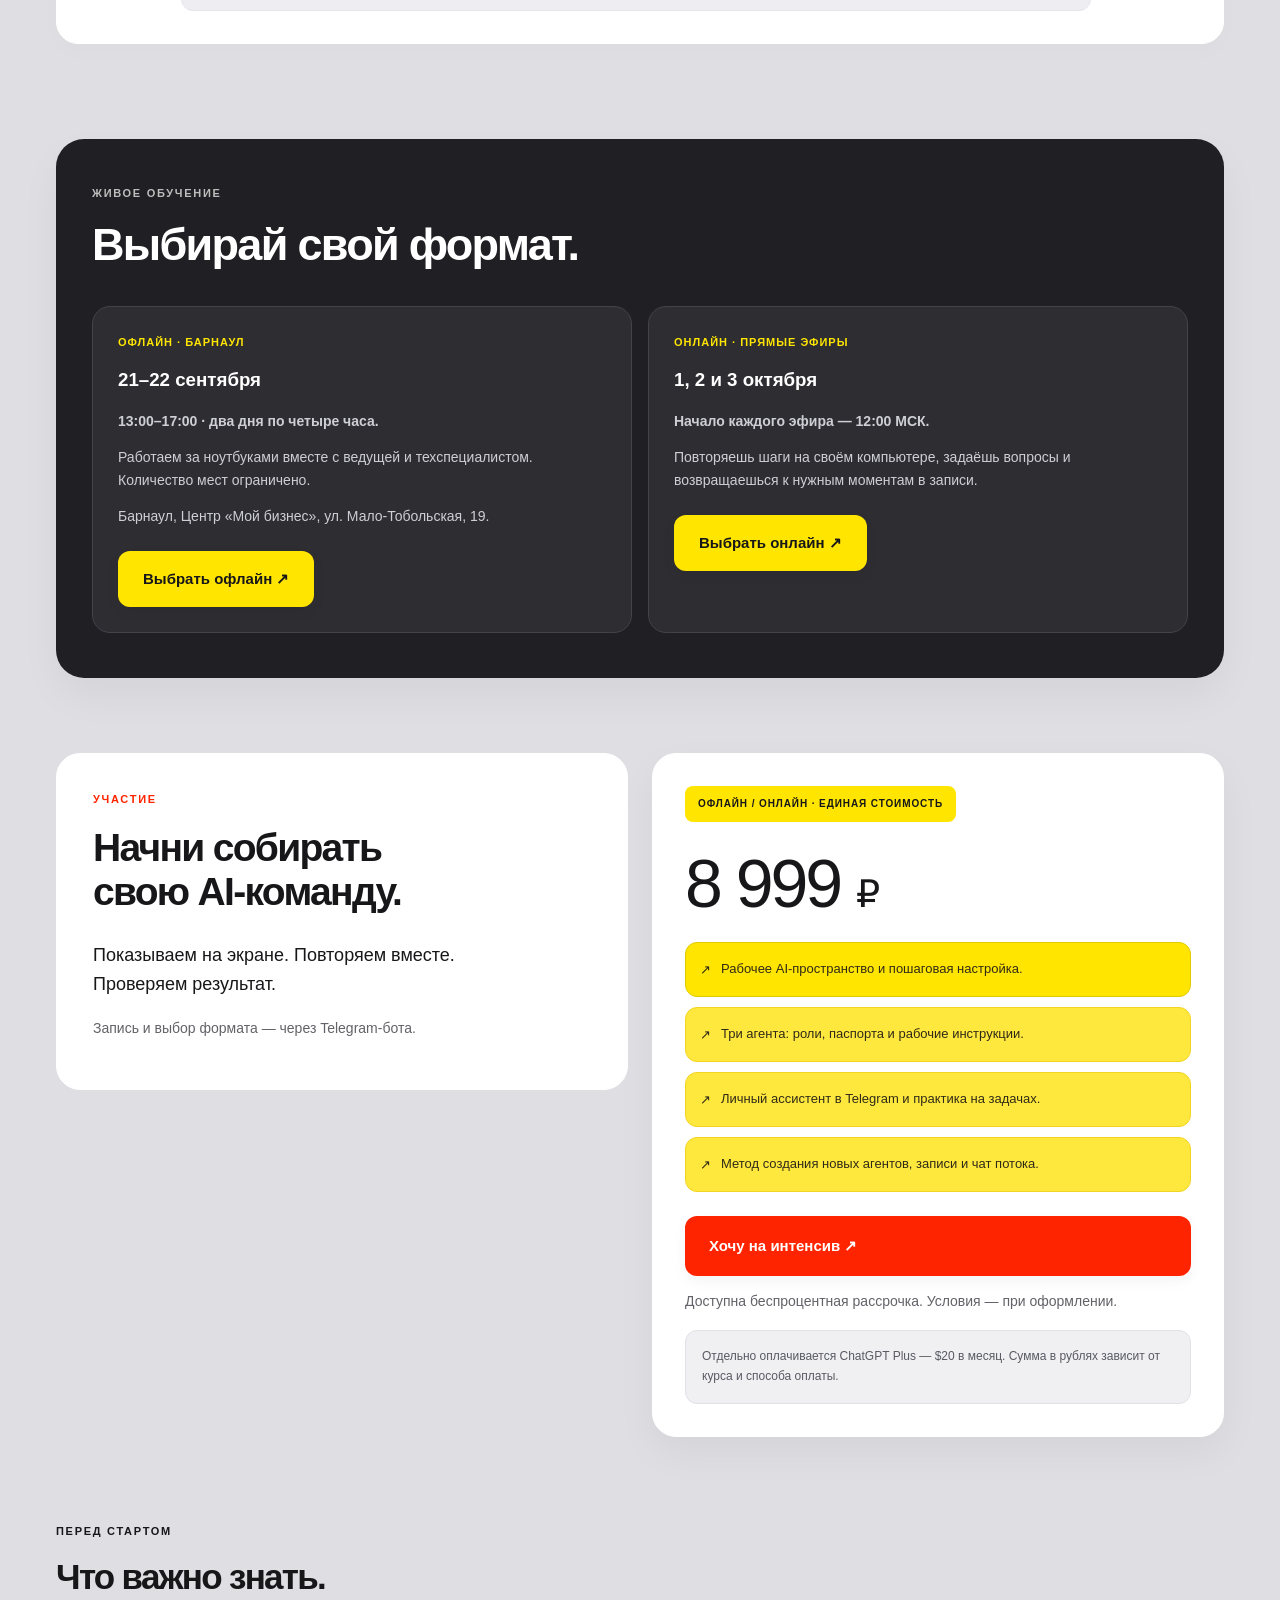
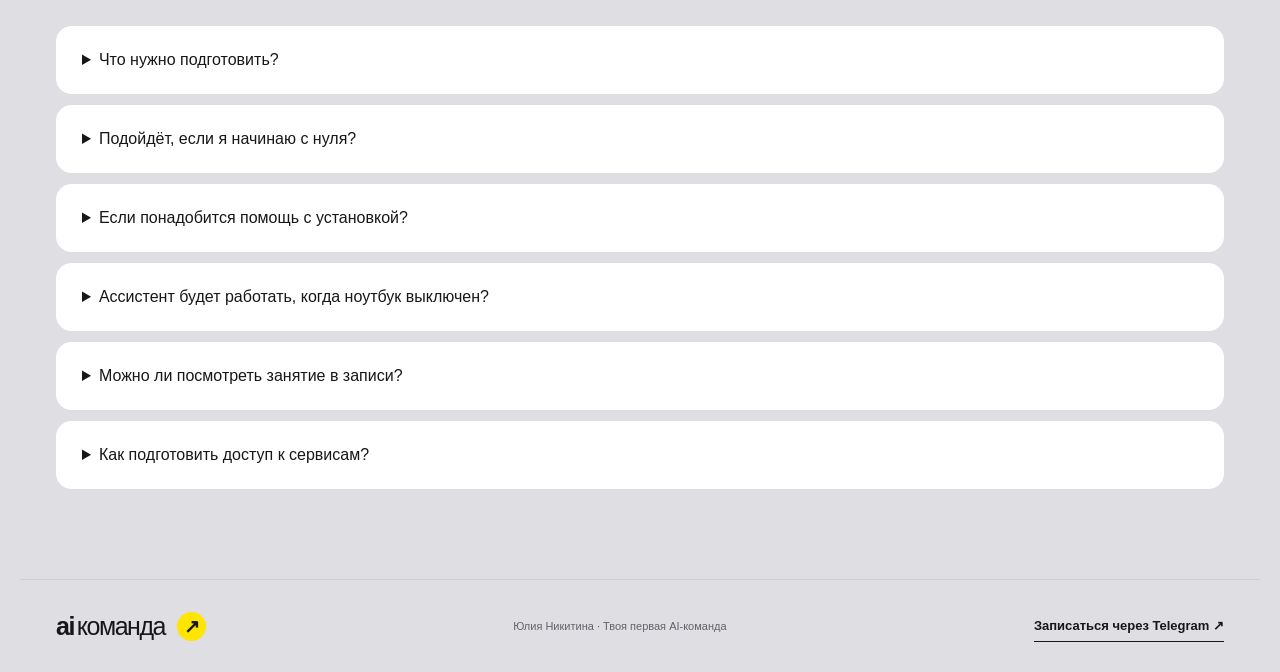
==== commit 3a6f2a8e: "Spell out October online dates" ====
--- a/index.html
+++ b/index.html
@@ -16,7 +16,7 @@
 <h1>Твоя первая<br>AI-команда.</h1>
 <p class="lead">Настрой рабочее AI-пространство и создай первую команду из трёх агентов: для личных задач, контента и продаж.</p>
 <p class="sublead"><strong>С нуля, без знания кода.</strong> Работаем на базе ChatGPT и Codex: показываем каждый шаг, ты повторяешь на своём ноутбуке.</p>
-<p class="hero-duration"><span>Офлайн · Барнаул — <strong>21–22 сентября · 13:00–17:00</strong></span><span>Онлайн · прямые эфиры — <strong>1–3 октября · 12:00 МСК</strong></span></p>
+<p class="hero-duration"><span>Офлайн · Барнаул — <strong>21–22 сентября · 13:00–17:00</strong></span><span>Онлайн · прямые эфиры — <strong>1, 2 и 3 октября · 12:00 МСК</strong></span></p>
 <div class="hero-actions"><a class="button" href="https://t.me/ai_komanda_intensive_bot?start=landing_hero" target="_blank" rel="noopener noreferrer">Хочу свою AI-команду ↗</a><a class="text-link" href="#program">Посмотреть программу ↓</a></div>
 </div>
 <div class="workspace" aria-label="Автор интенсива и три роли AI-команды"><div class="window-top"><span>● ● ●</span><span>ТВОЯ AI-КОМАНДА</span><span>↗</span></div>
@@ -52,7 +52,7 @@
 <section class="dark-section" id="format"><div class="wrap section"><div class="eyebrow">ЖИВОЕ ОБУЧЕНИЕ</div><h2>Выбирай свой формат.</h2>
 <div class="format-grid" style="grid-template-columns:repeat(auto-fit,minmax(min(100%,280px),1fr))">
 <div><b>ОФЛАЙН · БАРНАУЛ</b><h3>21–22 сентября</h3><p><strong>13:00–17:00 · два дня по четыре часа.</strong></p><p>Работаем за ноутбуками вместе с ведущей и техспециалистом. Количество мест ограничено.</p><p style="font-size:14px;line-height:1.6;color:#ceced5">Барнаул, Центр «Мой бизнес», ул. Мало-Тобольская, 19.</p><a class="button format-button" href="https://t.me/ai_komanda_intensive_bot?start=landing_offline" target="_blank" rel="noopener noreferrer">Выбрать офлайн ↗</a></div>
-<div><b>ОНЛАЙН · ПРЯМЫЕ ЭФИРЫ</b><h3>1–3 октября</h3><p><strong>Начало каждого эфира — 12:00 МСК.</strong></p><p>Повторяешь шаги на своём компьютере, задаёшь вопросы и возвращаешься к нужным моментам в записи.</p><a class="button format-button" href="https://t.me/ai_komanda_intensive_bot?start=landing_online" target="_blank" rel="noopener noreferrer">Выбрать онлайн ↗</a></div>
+<div><b>ОНЛАЙН · ПРЯМЫЕ ЭФИРЫ</b><h3>1, 2 и 3 октября</h3><p><strong>Начало каждого эфира — 12:00 МСК.</strong></p><p>Повторяешь шаги на своём компьютере, задаёшь вопросы и возвращаешься к нужным моментам в записи.</p><a class="button format-button" href="https://t.me/ai_komanda_intensive_bot?start=landing_online" target="_blank" rel="noopener noreferrer">Выбрать онлайн ↗</a></div>
 </div></div></section>
 <section class="wrap section join" id="join"><div><div class="eyebrow">УЧАСТИЕ</div><h2>Начни собирать<br>свою AI-команду.</h2><p class="large">Показываем на экране. Повторяем вместе. Проверяем результат.</p><p class="muted">Запись и выбор формата — через Telegram-бота.</p></div>
 <div class="price-card"><span class="price-label">ОФЛАЙН / ОНЛАЙН · ЕДИНАЯ СТОИМОСТЬ</span><div class="price" style="margin-top:22px">8 999 <span>₽</span></div>
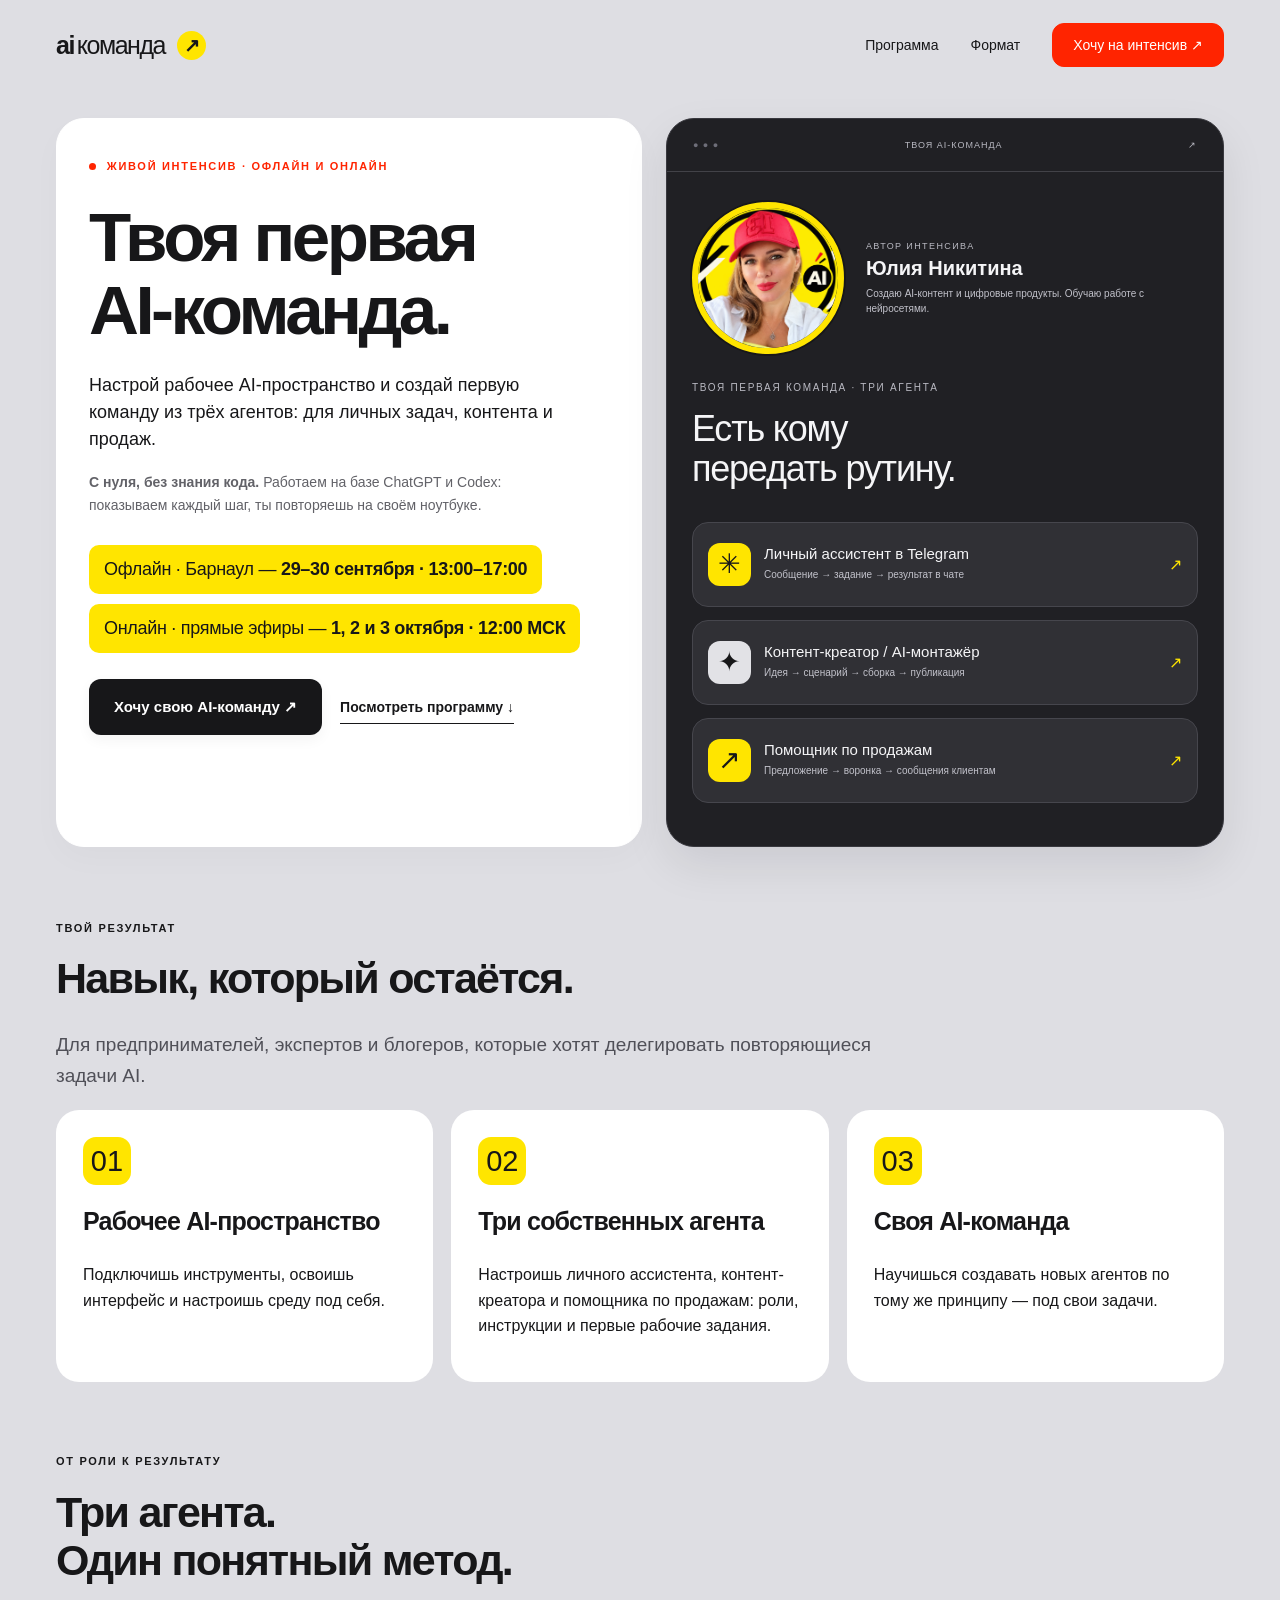
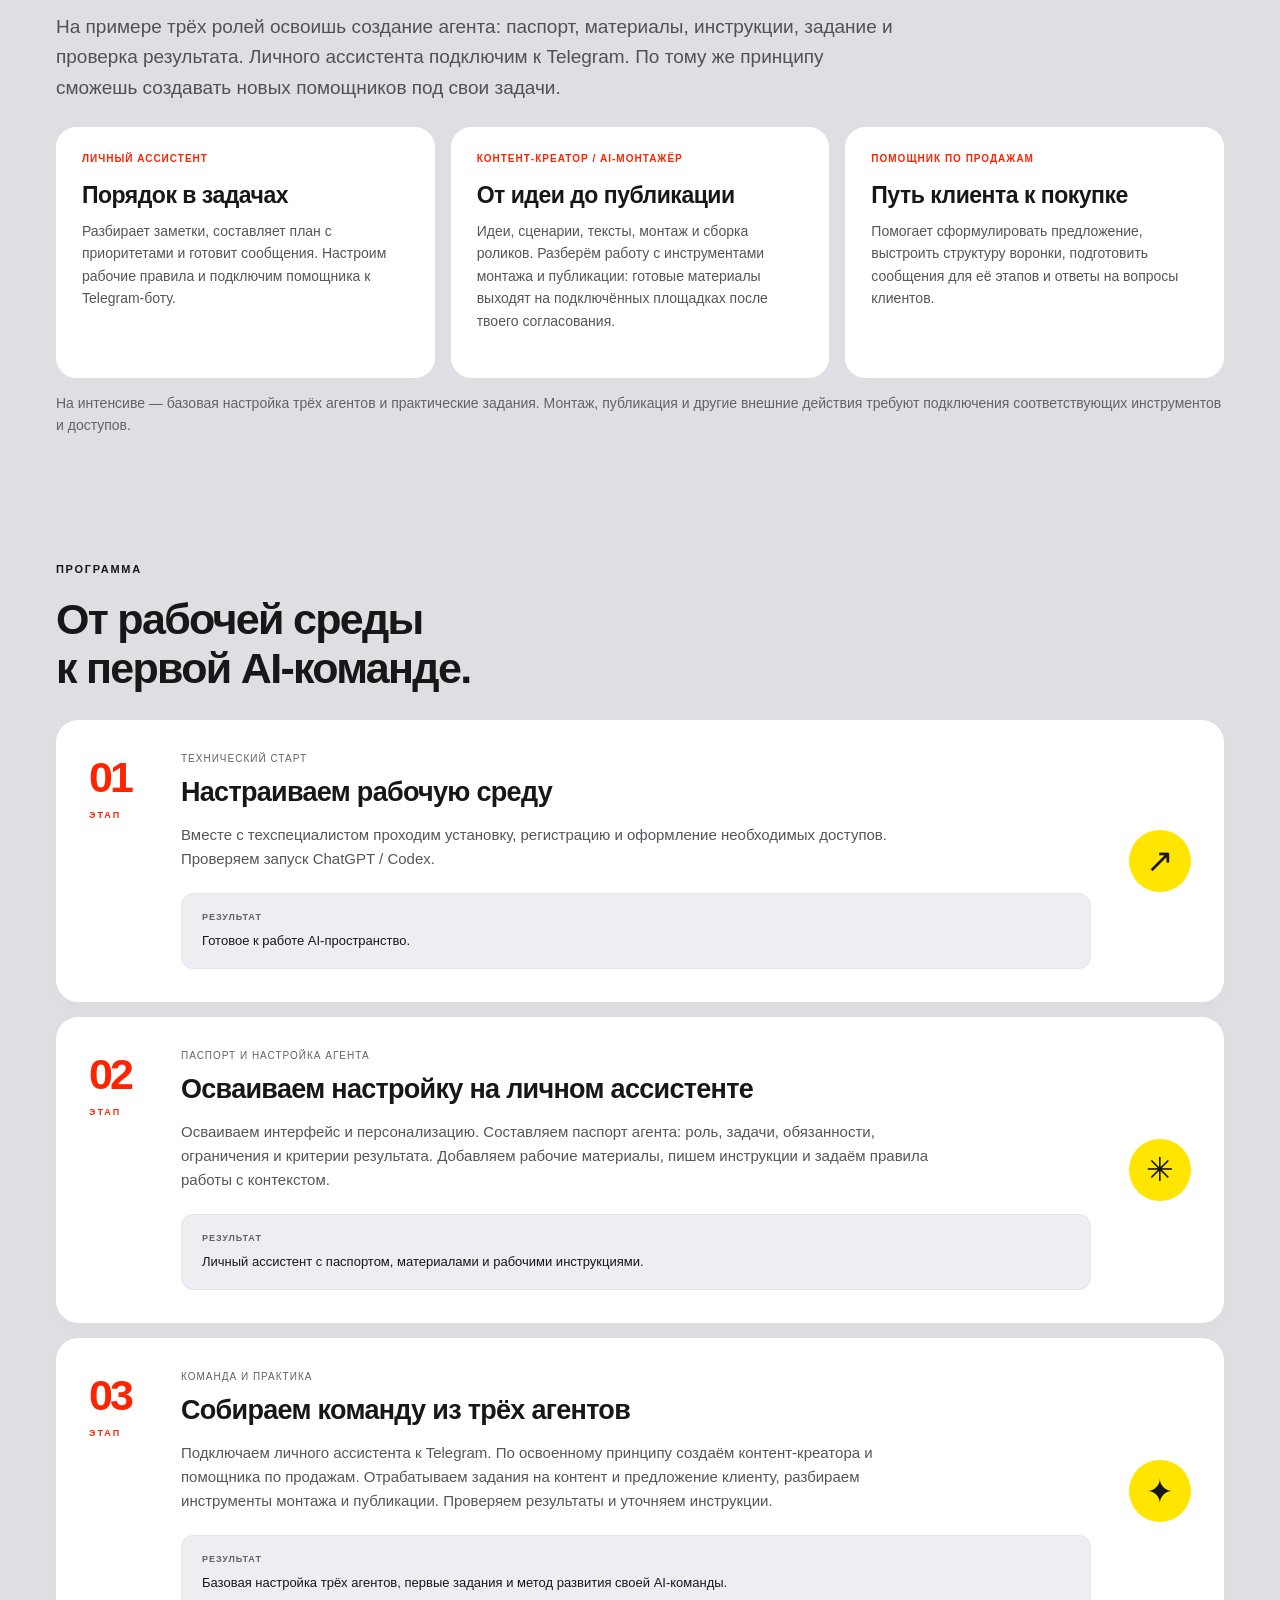
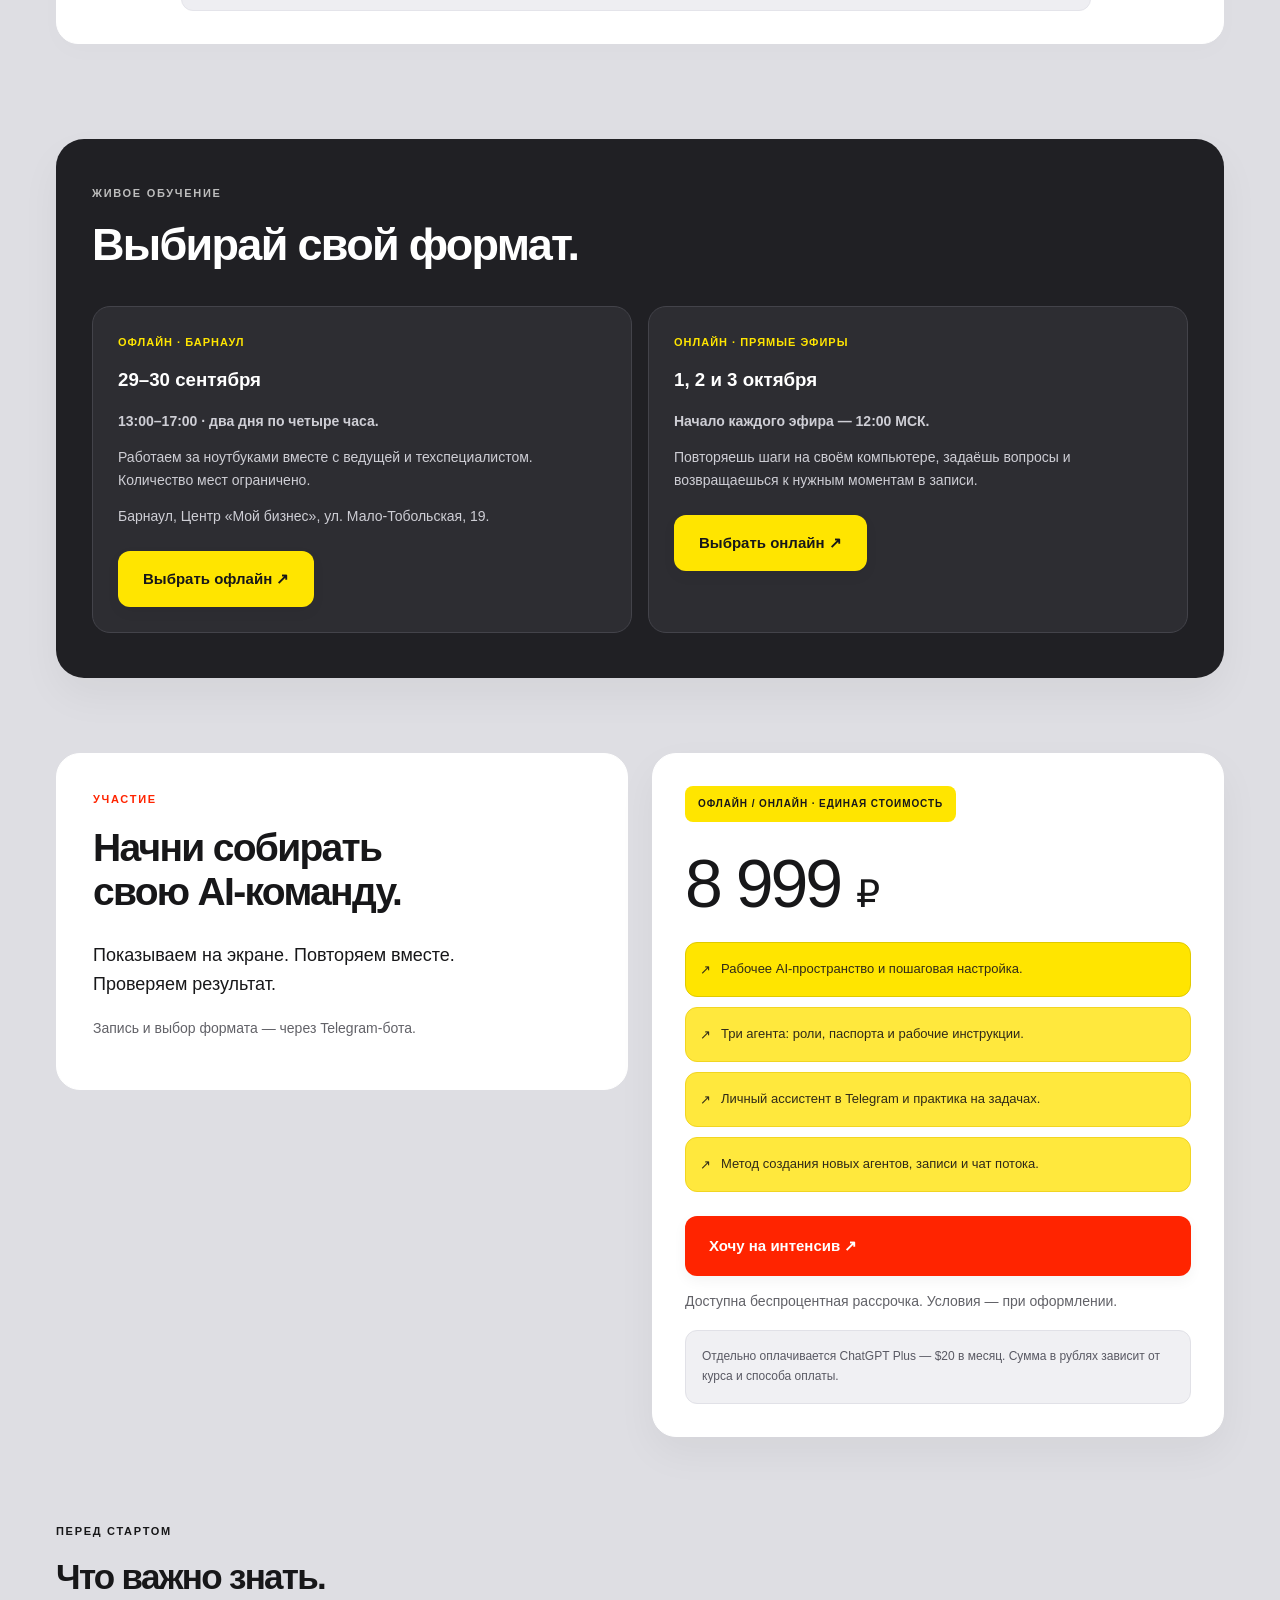
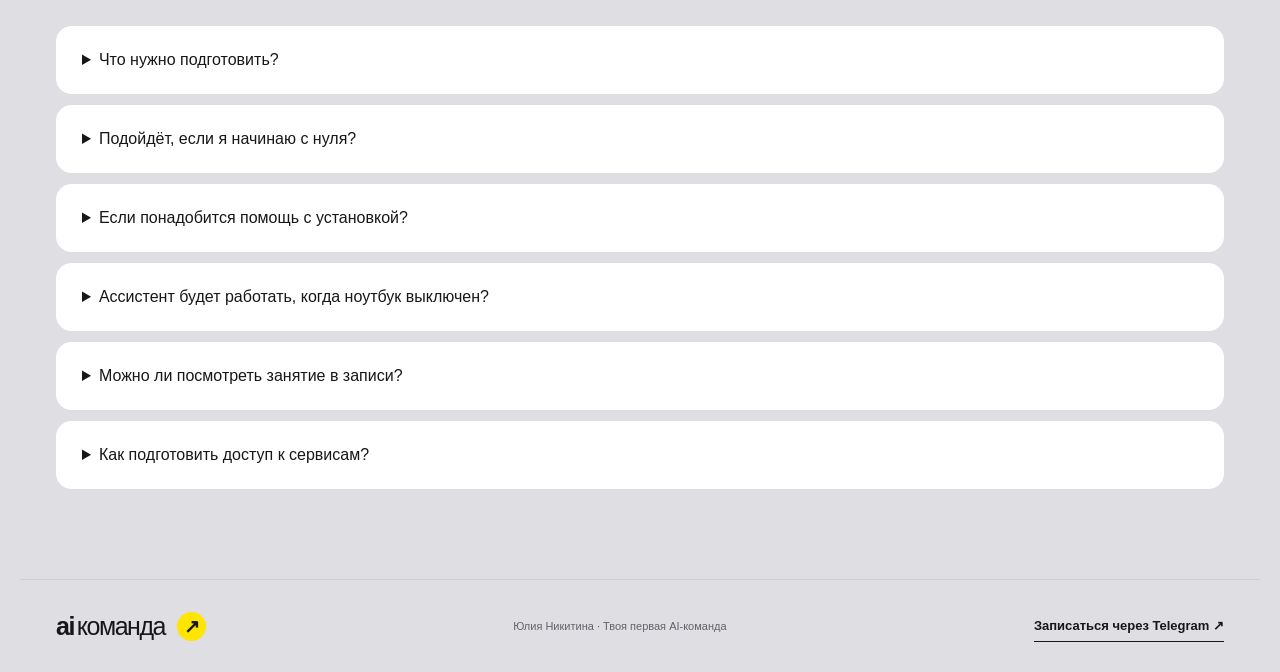
==== commit 68611df1: "Update offline intensive dates to September 29-30" ====
--- a/index.html
+++ b/index.html
@@ -16,7 +16,7 @@
 <h1>Твоя первая<br>AI-команда.</h1>
 <p class="lead">Настрой рабочее AI-пространство и создай первую команду из трёх агентов: для личных задач, контента и продаж.</p>
 <p class="sublead"><strong>С нуля, без знания кода.</strong> Работаем на базе ChatGPT и Codex: показываем каждый шаг, ты повторяешь на своём ноутбуке.</p>
-<p class="hero-duration"><span>Офлайн · Барнаул — <strong>21–22 сентября · 13:00–17:00</strong></span><span>Онлайн · прямые эфиры — <strong>1, 2 и 3 октября · 12:00 МСК</strong></span></p>
+<p class="hero-duration"><span>Офлайн · Барнаул — <strong>29–30 сентября · 13:00–17:00</strong></span><span>Онлайн · прямые эфиры — <strong>1, 2 и 3 октября · 12:00 МСК</strong></span></p>
 <div class="hero-actions"><a class="button" href="https://t.me/ai_komanda_intensive_bot?start=landing_hero" target="_blank" rel="noopener noreferrer">Хочу свою AI-команду ↗</a><a class="text-link" href="#program">Посмотреть программу ↓</a></div>
 </div>
 <div class="workspace" aria-label="Автор интенсива и три роли AI-команды"><div class="window-top"><span>● ● ●</span><span>ТВОЯ AI-КОМАНДА</span><span>↗</span></div>
@@ -51,7 +51,7 @@
 </section>
 <section class="dark-section" id="format"><div class="wrap section"><div class="eyebrow">ЖИВОЕ ОБУЧЕНИЕ</div><h2>Выбирай свой формат.</h2>
 <div class="format-grid" style="grid-template-columns:repeat(auto-fit,minmax(min(100%,280px),1fr))">
-<div><b>ОФЛАЙН · БАРНАУЛ</b><h3>21–22 сентября</h3><p><strong>13:00–17:00 · два дня по четыре часа.</strong></p><p>Работаем за ноутбуками вместе с ведущей и техспециалистом. Количество мест ограничено.</p><p style="font-size:14px;line-height:1.6;color:#ceced5">Барнаул, Центр «Мой бизнес», ул. Мало-Тобольская, 19.</p><a class="button format-button" href="https://t.me/ai_komanda_intensive_bot?start=landing_offline" target="_blank" rel="noopener noreferrer">Выбрать офлайн ↗</a></div>
+<div><b>ОФЛАЙН · БАРНАУЛ</b><h3>29–30 сентября</h3><p><strong>13:00–17:00 · два дня по четыре часа.</strong></p><p>Работаем за ноутбуками вместе с ведущей и техспециалистом. Количество мест ограничено.</p><p style="font-size:14px;line-height:1.6;color:#ceced5">Барнаул, Центр «Мой бизнес», ул. Мало-Тобольская, 19.</p><a class="button format-button" href="https://t.me/ai_komanda_intensive_bot?start=landing_offline" target="_blank" rel="noopener noreferrer">Выбрать офлайн ↗</a></div>
 <div><b>ОНЛАЙН · ПРЯМЫЕ ЭФИРЫ</b><h3>1, 2 и 3 октября</h3><p><strong>Начало каждого эфира — 12:00 МСК.</strong></p><p>Повторяешь шаги на своём компьютере, задаёшь вопросы и возвращаешься к нужным моментам в записи.</p><a class="button format-button" href="https://t.me/ai_komanda_intensive_bot?start=landing_online" target="_blank" rel="noopener noreferrer">Выбрать онлайн ↗</a></div>
 </div></div></section>
 <section class="wrap section join" id="join"><div><div class="eyebrow">УЧАСТИЕ</div><h2>Начни собирать<br>свою AI-команду.</h2><p class="large">Показываем на экране. Повторяем вместе. Проверяем результат.</p><p class="muted">Запись и выбор формата — через Telegram-бота.</p></div>
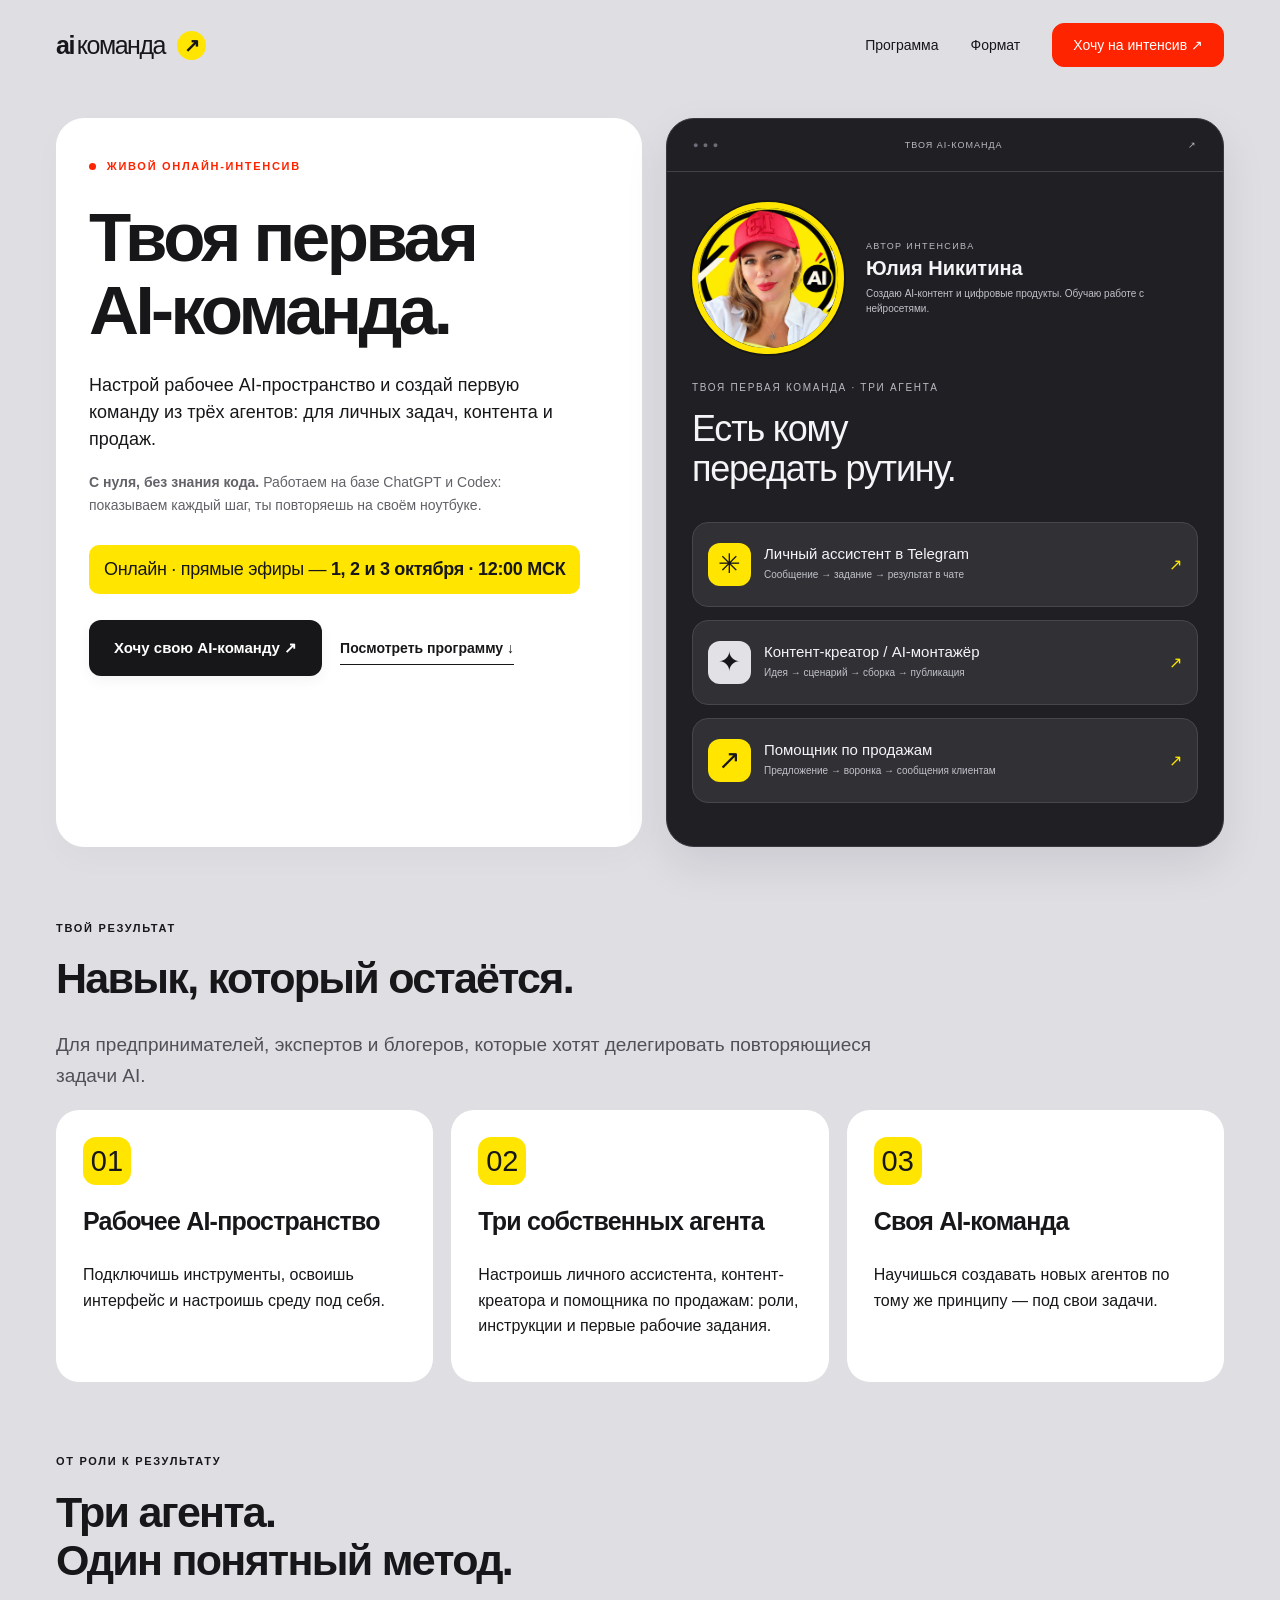
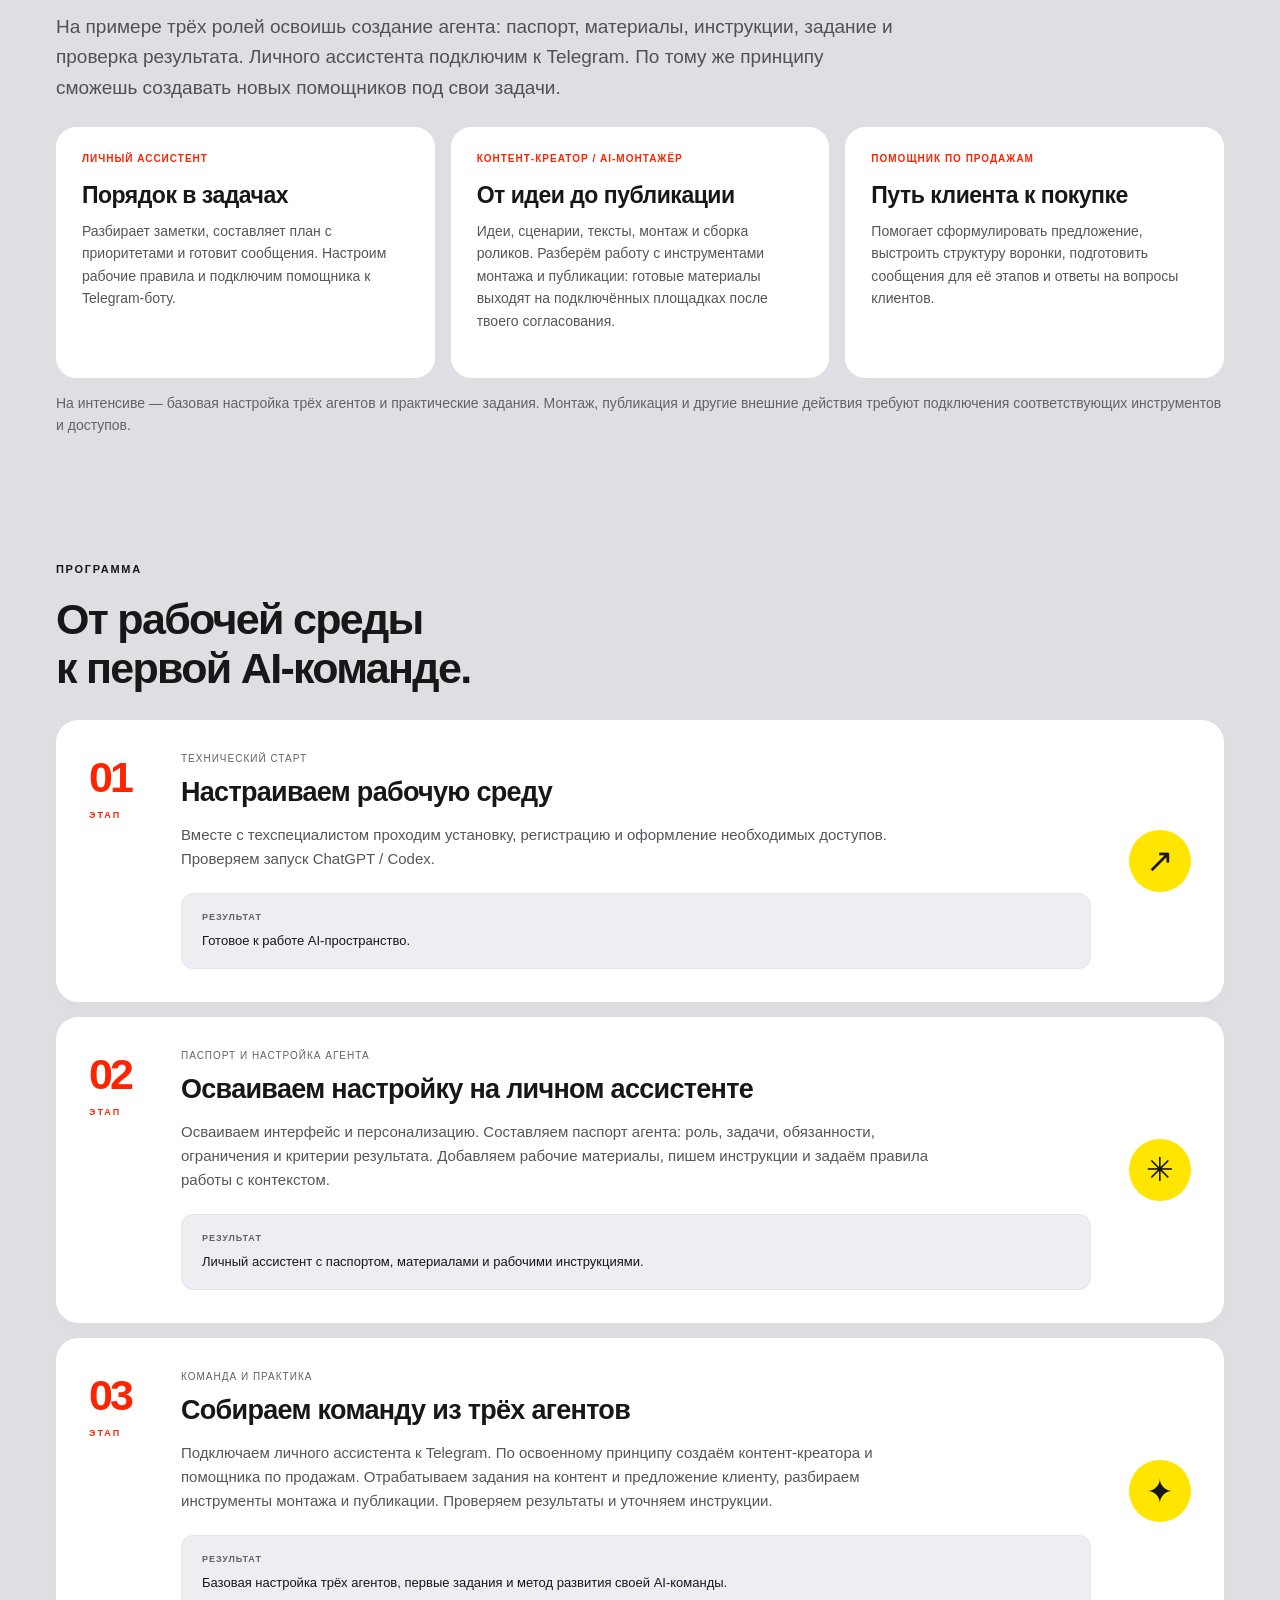
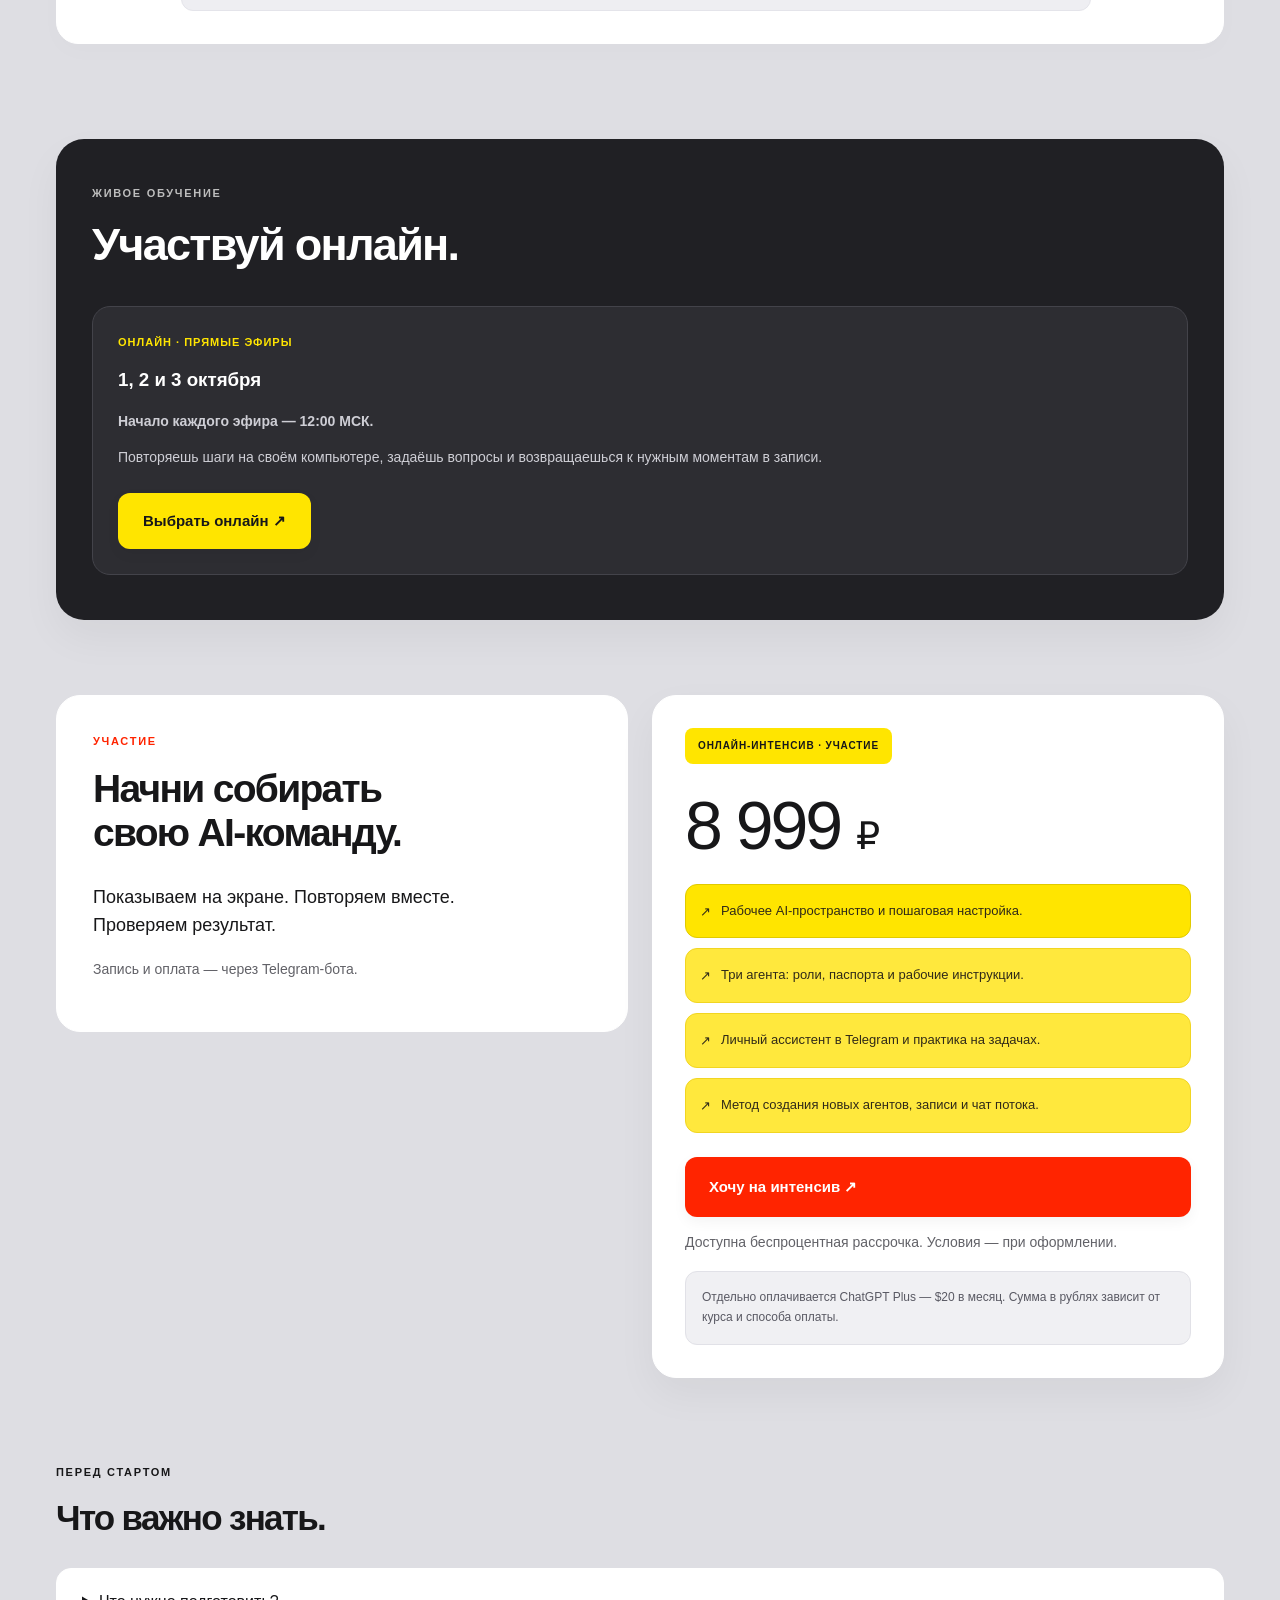
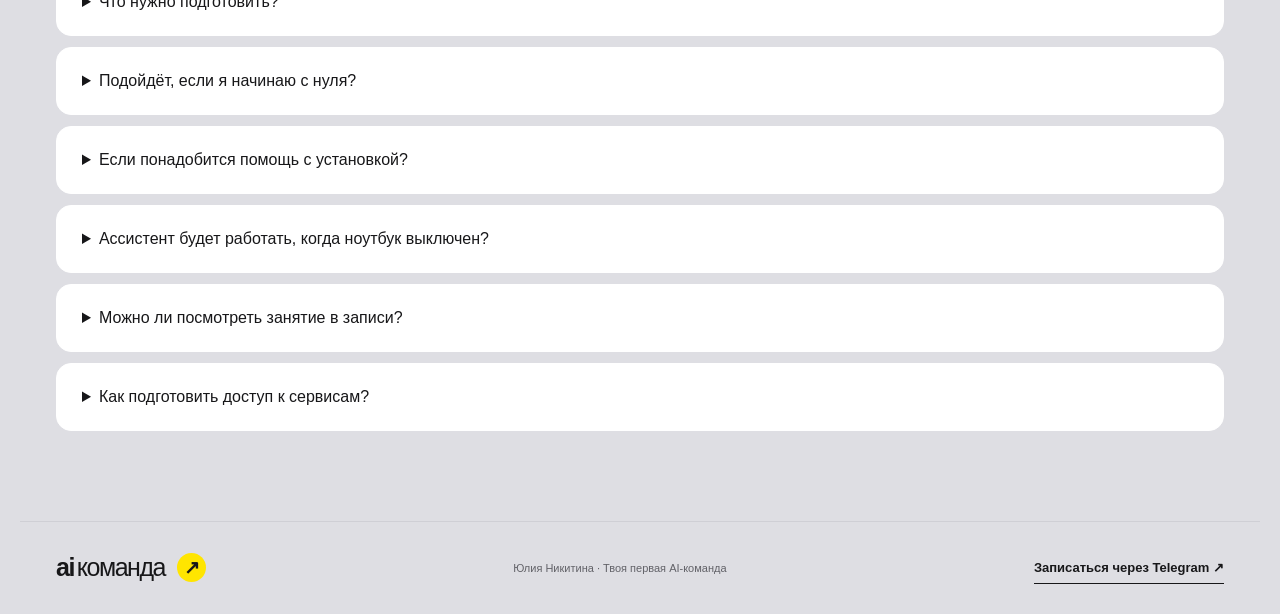
==== commit bb1757f5: "Focus landing page on online intensive" ====
--- a/index.html
+++ b/index.html
@@ -12,11 +12,11 @@
 <section class="wrap hero">
 <div class="hero-copy">
 <div class="hero-person"><img src="assets/yulia-ai-avatar.png" alt="Юлия Никитина" width="64" height="64"><span><strong>AI-команда с Юлей</strong><small>Нейрокреатор · вайб-кодер</small></span></div>
-<div class="eyebrow"><span class="dot"></span> ЖИВОЙ ИНТЕНСИВ · ОФЛАЙН И ОНЛАЙН</div>
+<div class="eyebrow"><span class="dot"></span> ЖИВОЙ ОНЛАЙН-ИНТЕНСИВ</div>
 <h1>Твоя первая<br>AI-команда.</h1>
 <p class="lead">Настрой рабочее AI-пространство и создай первую команду из трёх агентов: для личных задач, контента и продаж.</p>
 <p class="sublead"><strong>С нуля, без знания кода.</strong> Работаем на базе ChatGPT и Codex: показываем каждый шаг, ты повторяешь на своём ноутбуке.</p>
-<p class="hero-duration"><span>Офлайн · Барнаул — <strong>29–30 сентября · 13:00–17:00</strong></span><span>Онлайн · прямые эфиры — <strong>1, 2 и 3 октября · 12:00 МСК</strong></span></p>
+<p class="hero-duration"><span>Онлайн · прямые эфиры — <strong>1, 2 и 3 октября · 12:00 МСК</strong></span></p>
 <div class="hero-actions"><a class="button" href="https://t.me/ai_komanda_intensive_bot?start=landing_hero" target="_blank" rel="noopener noreferrer">Хочу свою AI-команду ↗</a><a class="text-link" href="#program">Посмотреть программу ↓</a></div>
 </div>
 <div class="workspace" aria-label="Автор интенсива и три роли AI-команды"><div class="window-top"><span>● ● ●</span><span>ТВОЯ AI-КОМАНДА</span><span>↗</span></div>
@@ -49,13 +49,12 @@
 <article class="lesson"><div class="day">02<span>ЭТАП</span></div><div><div class="lesson-meta">ПАСПОРТ И НАСТРОЙКА АГЕНТА</div><h3>Осваиваем настройку на личном ассистенте</h3><p>Осваиваем интерфейс и персонализацию. Составляем паспорт агента: роль, задачи, обязанности, ограничения и критерии результата. Добавляем рабочие материалы, пишем инструкции и задаём правила работы с контекстом.</p><div class="result"><span>РЕЗУЛЬТАТ</span>Личный ассистент с паспортом, материалами и рабочими инструкциями.</div></div><div class="lesson-symbol">✳</div></article>
 <article class="lesson"><div class="day">03<span>ЭТАП</span></div><div><div class="lesson-meta">КОМАНДА И ПРАКТИКА</div><h3>Собираем команду из трёх агентов</h3><p>Подключаем личного ассистента к Telegram. По освоенному принципу создаём контент-креатора и помощника по продажам. Отрабатываем задания на контент и предложение клиенту, разбираем инструменты монтажа и публикации. Проверяем результаты и уточняем инструкции.</p><div class="result"><span>РЕЗУЛЬТАТ</span>Базовая настройка трёх агентов, первые задания и метод развития своей AI-команды.</div></div><div class="lesson-symbol">✦</div></article>
 </section>
-<section class="dark-section" id="format"><div class="wrap section"><div class="eyebrow">ЖИВОЕ ОБУЧЕНИЕ</div><h2>Выбирай свой формат.</h2>
+<section class="dark-section" id="format"><div class="wrap section"><div class="eyebrow">ЖИВОЕ ОБУЧЕНИЕ</div><h2>Участвуй онлайн.</h2>
 <div class="format-grid" style="grid-template-columns:repeat(auto-fit,minmax(min(100%,280px),1fr))">
-<div><b>ОФЛАЙН · БАРНАУЛ</b><h3>29–30 сентября</h3><p><strong>13:00–17:00 · два дня по четыре часа.</strong></p><p>Работаем за ноутбуками вместе с ведущей и техспециалистом. Количество мест ограничено.</p><p style="font-size:14px;line-height:1.6;color:#ceced5">Барнаул, Центр «Мой бизнес», ул. Мало-Тобольская, 19.</p><a class="button format-button" href="https://t.me/ai_komanda_intensive_bot?start=landing_offline" target="_blank" rel="noopener noreferrer">Выбрать офлайн ↗</a></div>
 <div><b>ОНЛАЙН · ПРЯМЫЕ ЭФИРЫ</b><h3>1, 2 и 3 октября</h3><p><strong>Начало каждого эфира — 12:00 МСК.</strong></p><p>Повторяешь шаги на своём компьютере, задаёшь вопросы и возвращаешься к нужным моментам в записи.</p><a class="button format-button" href="https://t.me/ai_komanda_intensive_bot?start=landing_online" target="_blank" rel="noopener noreferrer">Выбрать онлайн ↗</a></div>
 </div></div></section>
-<section class="wrap section join" id="join"><div><div class="eyebrow">УЧАСТИЕ</div><h2>Начни собирать<br>свою AI-команду.</h2><p class="large">Показываем на экране. Повторяем вместе. Проверяем результат.</p><p class="muted">Запись и выбор формата — через Telegram-бота.</p></div>
-<div class="price-card"><span class="price-label">ОФЛАЙН / ОНЛАЙН · ЕДИНАЯ СТОИМОСТЬ</span><div class="price" style="margin-top:22px">8 999 <span>₽</span></div>
+<section class="wrap section join" id="join"><div><div class="eyebrow">УЧАСТИЕ</div><h2>Начни собирать<br>свою AI-команду.</h2><p class="large">Показываем на экране. Повторяем вместе. Проверяем результат.</p><p class="muted">Запись и оплата — через Telegram-бота.</p></div>
+<div class="price-card"><span class="price-label">ОНЛАЙН-ИНТЕНСИВ · УЧАСТИЕ</span><div class="price" style="margin-top:22px">8 999 <span>₽</span></div>
 <ul><li>Рабочее AI-пространство и пошаговая настройка.</li><li>Три агента: роли, паспорта и рабочие инструкции.</li><li>Личный ассистент в Telegram и практика на задачах.</li><li>Метод создания новых агентов, записи и чат потока.</li></ul>
 <a class="button" id="enroll" href="https://t.me/ai_komanda_intensive_bot?start=landing_price" target="_blank" rel="noopener noreferrer">Хочу на интенсив ↗</a>
 <p class="muted">Доступна беспроцентная рассрочка. Условия — при оформлении.</p>
